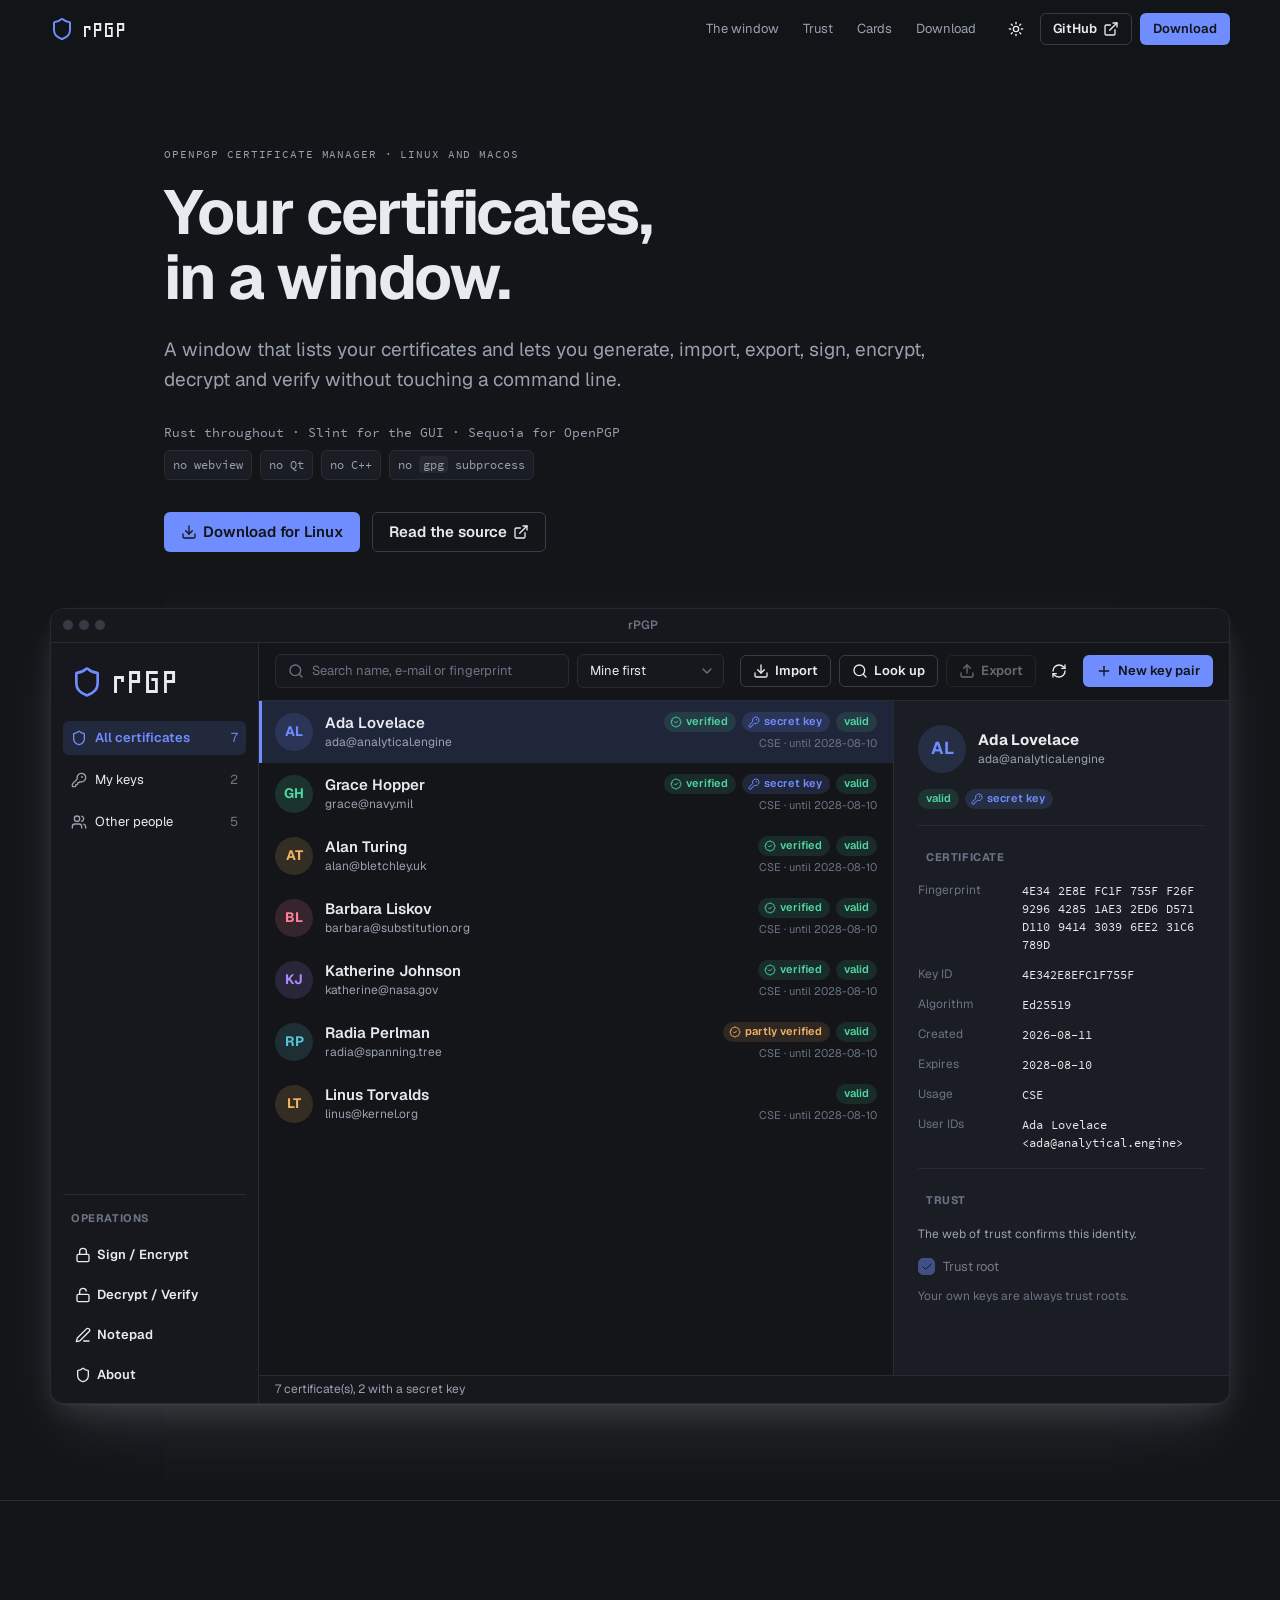
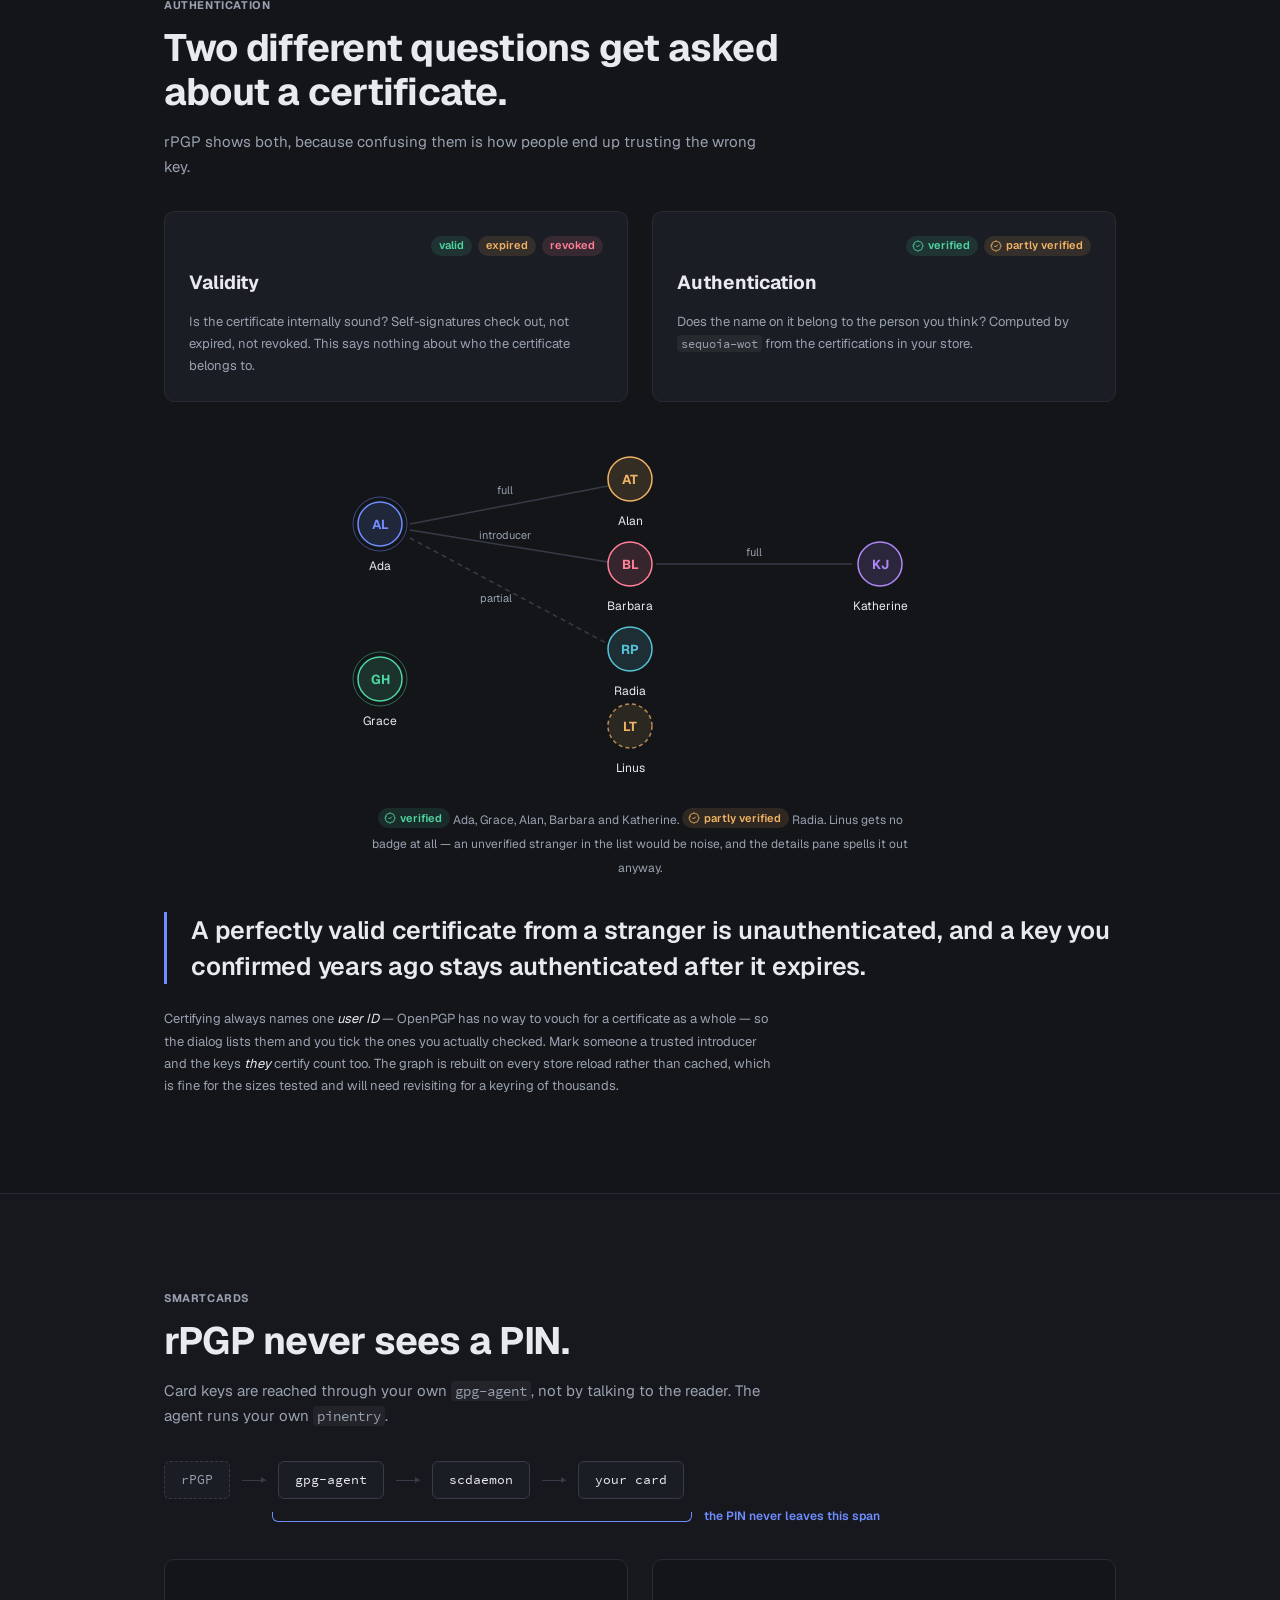
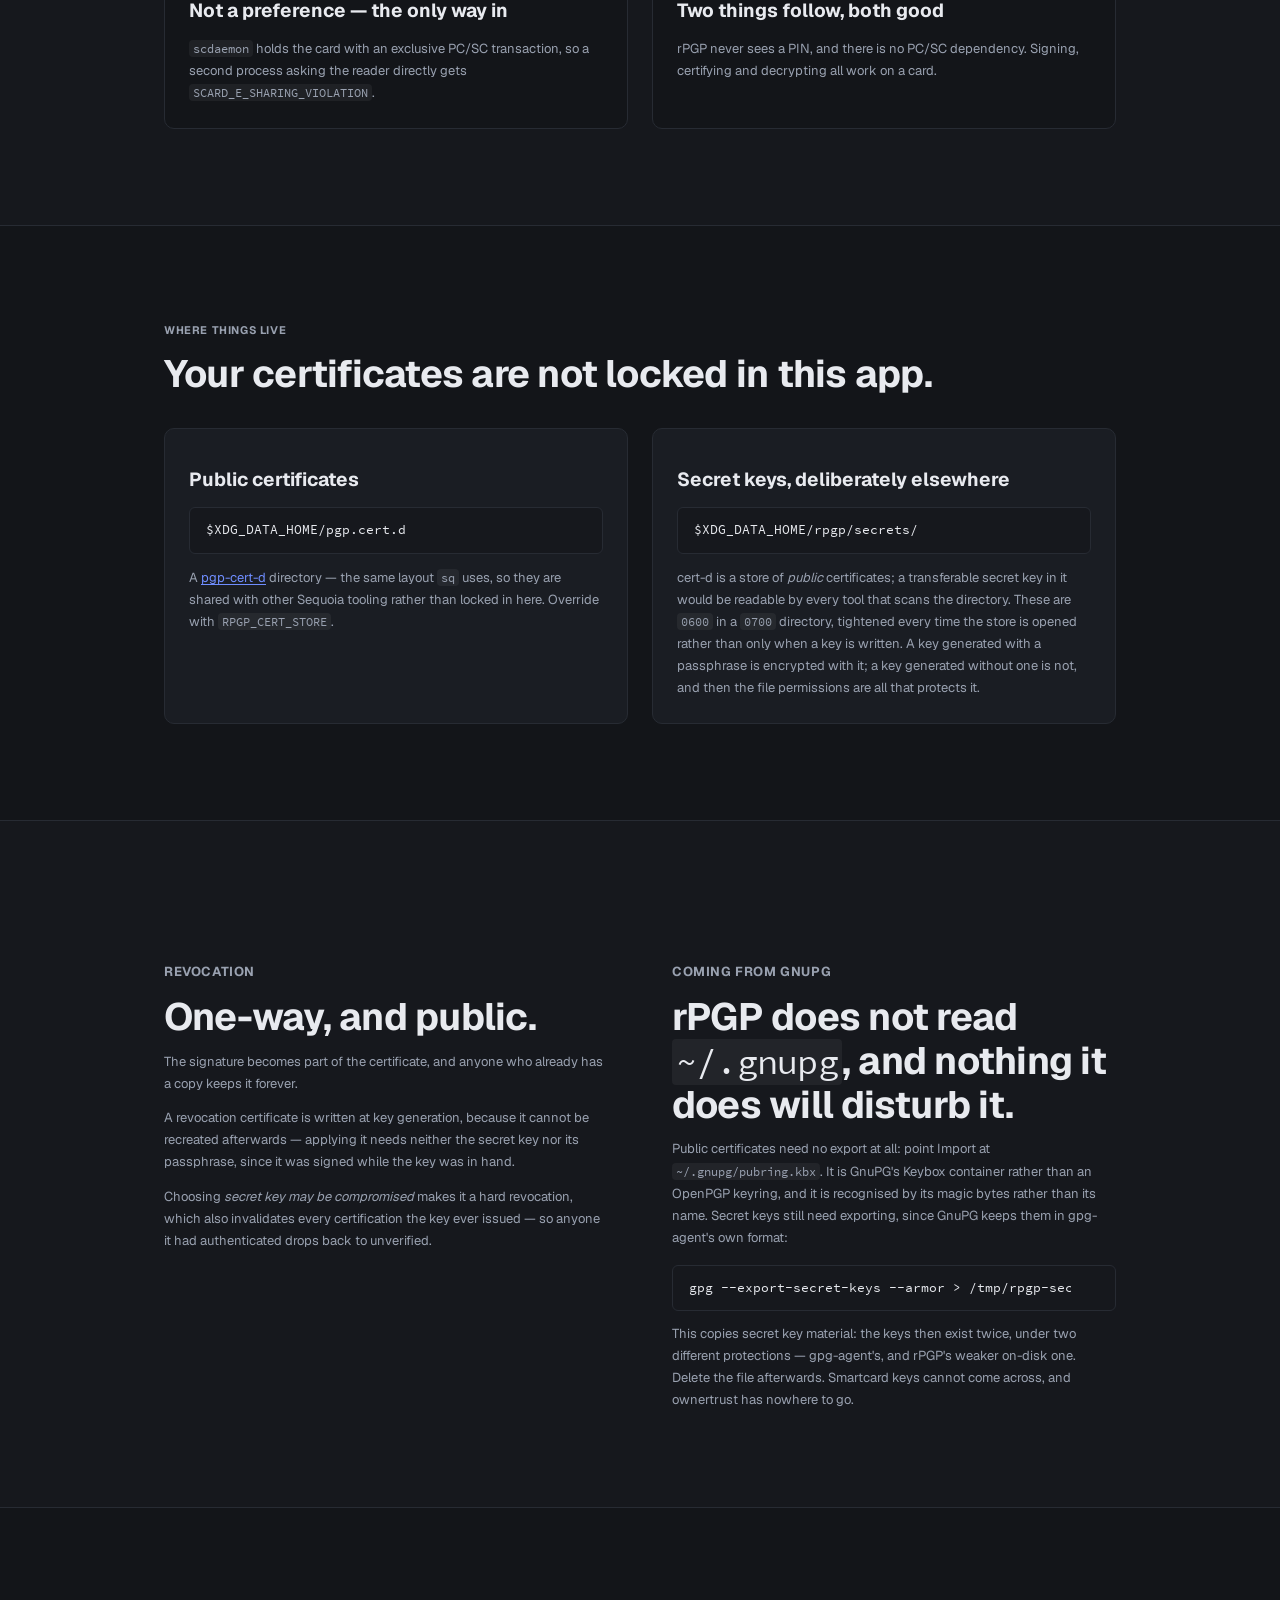
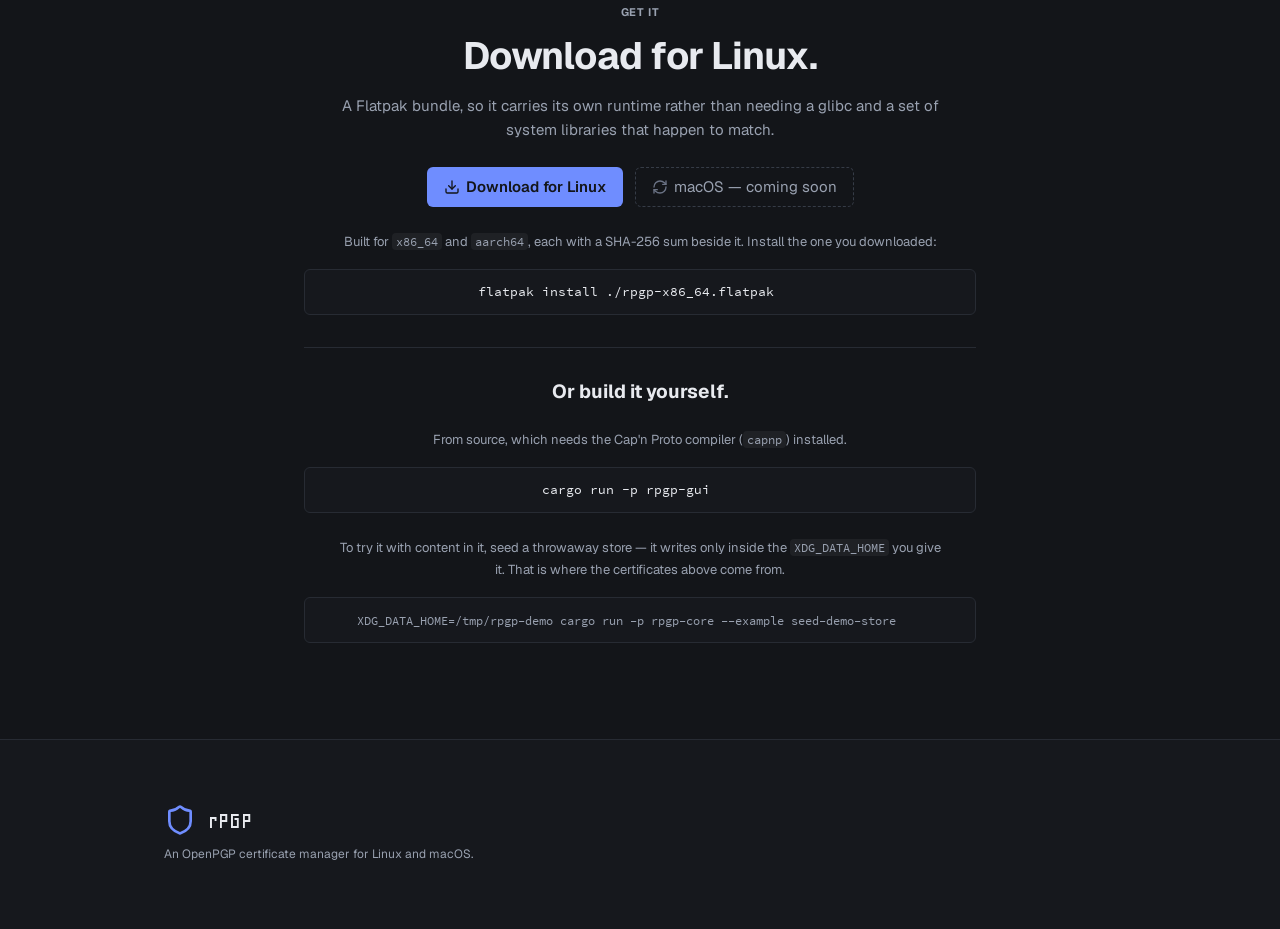
==== index.html @ 845a8248 "Fix the theme toggle leaving elements on the old palette A transition whose value comes from a custo" ====
<!doctype html>
<html lang="en">
<head>
<meta charset="utf-8">
<meta name="viewport" content="width=device-width, initial-scale=1">
<title>rPGP — an OpenPGP certificate manager for Linux and macOS</title>
<meta name="description" content="A window that lists your certificates and lets you generate, import, export, sign, encrypt, decrypt and verify without touching a command line. Rust throughout, Slint for the GUI, Sequoia for OpenPGP.">
<meta name="color-scheme" content="dark light">
<link rel="icon" href="assets/images/icon.svg" type="image/svg+xml">
<link rel="icon" href="favicon.png" sizes="32x32">
<link rel="apple-touch-icon" href="assets/images/apple-touch-icon.png">
<link rel="canonical" href="/">

<meta name="theme-color" content="#131519">

<meta property="og:type" content="website">
<meta property="og:site_name" content="rPGP">
<meta property="og:title" content="rPGP — an OpenPGP certificate manager">
<meta property="og:description" content="Generate, import, export, sign, encrypt, decrypt and verify without touching a command line. Rust throughout. No webview, no Qt, no C++, no gpg subprocess.">
<!-- Absolute on purpose: link scrapers fetch this without page context, so a
     relative path would resolve against nothing and the card would lose its
     image. The only two places the domain is written down. -->
<meta property="og:image" content="https://rpgp.app/assets/images/og.png">
<meta property="og:image:type" content="image/png">
<meta property="og:image:width" content="1200">
<meta property="og:image:height" content="630">
<meta property="og:image:alt" content="rPGP — your certificates, in a window. An OpenPGP certificate manager for Linux and macOS, shown as a window listing certificates with verified and partly verified badges.">

<meta name="twitter:card" content="summary_large_image">
<meta name="twitter:image" content="https://rpgp.app/assets/images/og.png">

<link rel="preload" href="assets/fonts/geist-regular.woff2" as="font" type="font/woff2" crossorigin>
<link rel="preload" href="assets/fonts/geo.woff2" as="font" type="font/woff2" crossorigin>
<link rel="stylesheet" href="assets/style.css">

<!-- Stamp a stored choice of light before the first paint, so someone who has
     chosen it does not get a flash of the dark default first. Only light is
     ever stamped: dark is what the stylesheet already does, so a `dark` class
     would be a class with no rule behind it. -->
<script>
(function () {
    try {
        if (localStorage.getItem("rpgp-theme") === "light") {
            document.documentElement.classList.add("light");
        }
    } catch (e) {
        /* No storage available. The stylesheet's dark default stands. */
    }
}());
</script>
</head>
<body>

<!-- Lucide icons, ISC licensed, vendored from the app's own ui/icons directory
     so the site and the app draw from one set. 24x24 grid, 2px round-cap
     stroke, currentColor throughout. -->
<svg class="sprite" aria-hidden="true" focusable="false" width="0" height="0">
  <defs>
    <symbol viewBox="0 0 24 24" id="i-shield"><path d="M20 13c0 5-3.5 7.5-7.66 8.95a1 1 0 0 1-.67-.01C7.5 20.5 4 18 4 13V6a1 1 0 0 1 1-1c2 0 4.5-1.2 6.24-2.72a1.17 1.17 0 0 1 1.52 0C14.51 3.81 17 5 19 5a1 1 0 0 1 1 1z"/></symbol>
    <symbol viewBox="0 0 24 24" id="i-key"><path d="M2.586 17.414A2 2 0 0 0 2 18.828V21a1 1 0 0 0 1 1h3a1 1 0 0 0 1-1v-1a1 1 0 0 1 1-1h1a1 1 0 0 0 1-1v-1a1 1 0 0 1 1-1h.172a2 2 0 0 0 1.414-.586l.814-.814a6.5 6.5 0 1 0-4-4z"/><circle cx="16.5" cy="7.5" r=".5" fill="currentColor"/></symbol>
    <symbol viewBox="0 0 24 24" id="i-users"><path d="M16 21v-2a4 4 0 0 0-4-4H6a4 4 0 0 0-4 4v2"/><path d="M16 3.128a4 4 0 0 1 0 7.744"/><path d="M22 21v-2a4 4 0 0 0-3-3.87"/><circle cx="9" cy="7" r="4"/></symbol>
    <symbol viewBox="0 0 24 24" id="i-lock"><rect width="18" height="11" x="3" y="11" rx="2" ry="2"/><path d="M7 11V7a5 5 0 0 1 10 0v4"/></symbol>
    <symbol viewBox="0 0 24 24" id="i-unlock"><rect width="18" height="11" x="3" y="11" rx="2" ry="2"/><path d="M7 11V7a5 5 0 0 1 9.9-1"/></symbol>
    <symbol viewBox="0 0 24 24" id="i-pen-line"><path d="M13 21h8"/><path d="M21.174 6.812a1 1 0 0 0-3.986-3.987L3.842 16.174a2 2 0 0 0-.5.83l-1.321 4.352a.5.5 0 0 0 .623.622l4.353-1.32a2 2 0 0 0 .83-.497z"/></symbol>
    <symbol viewBox="0 0 24 24" id="i-plus"><path d="M5 12h14"/><path d="M12 5v14"/></symbol>
    <symbol viewBox="0 0 24 24" id="i-search"><path d="m21 21-4.34-4.34"/><circle cx="11" cy="11" r="8"/></symbol>
    <symbol viewBox="0 0 24 24" id="i-arrow-in"><path d="M12 15V3"/><path d="M21 15v4a2 2 0 0 1-2 2H5a2 2 0 0 1-2-2v-4"/><path d="m7 10 5 5 5-5"/></symbol>
    <symbol viewBox="0 0 24 24" id="i-arrow-out"><path d="M12 3v12"/><path d="m17 8-5-5-5 5"/><path d="M21 15v4a2 2 0 0 1-2 2H5a2 2 0 0 1-2-2v-4"/></symbol>
    <symbol viewBox="0 0 24 24" id="i-refresh"><path d="M3 12a9 9 0 0 1 9-9 9.75 9.75 0 0 1 6.74 2.74L21 8"/><path d="M21 3v5h-5"/><path d="M21 12a9 9 0 0 1-9 9 9.75 9.75 0 0 1-6.74-2.74L3 16"/><path d="M8 16H3v5"/></symbol>
    <symbol viewBox="0 0 24 24" id="i-certify"><path d="M3.85 8.62a4 4 0 0 1 4.78-4.77 4 4 0 0 1 6.74 0 4 4 0 0 1 4.78 4.78 4 4 0 0 1 0 6.74 4 4 0 0 1-4.77 4.78 4 4 0 0 1-6.75 0 4 4 0 0 1-4.78-4.77 4 4 0 0 1 0-6.76Z"/><path d="m9 12 2 2 4-4"/></symbol>
    <symbol viewBox="0 0 24 24" id="i-revoke"><circle cx="12" cy="12" r="10"/><path d="M4.929 4.929 19.07 19.071"/></symbol>
    <symbol viewBox="0 0 24 24" id="i-introducer"><path d="m16 11 2 2 4-4"/><path d="M16 21v-2a4 4 0 0 0-4-4H6a4 4 0 0 0-4 4v2"/><circle cx="9" cy="7" r="4"/></symbol>
    <symbol viewBox="0 0 24 24" id="i-check"><path d="M20 6 9 17l-5-5"/></symbol>
    <symbol viewBox="0 0 24 24" id="i-cross"><path d="M18 6 6 18"/><path d="m6 6 12 12"/></symbol>
    <symbol viewBox="0 0 24 24" id="i-chevron-down"><path d="m6 9 6 6 6-6"/></symbol>
    <symbol viewBox="0 0 24 24" id="i-link"><path d="M15 3h6v6"/><path d="M10 14 21 3"/><path d="M18 13v6a2 2 0 0 1-2 2H5a2 2 0 0 1-2-2V8a2 2 0 0 1 2-2h6"/></symbol>
    <symbol viewBox="0 0 24 24" id="i-file"><path d="M6 22a2 2 0 0 1-2-2V4a2 2 0 0 1 2-2h8a2.4 2.4 0 0 1 1.704.706l3.588 3.588A2.4 2.4 0 0 1 20 8v12a2 2 0 0 1-2 2z"/><path d="M14 2v5a1 1 0 0 0 1 1h5"/><path d="M10 9H8"/><path d="M16 13H8"/><path d="M16 17H8"/></symbol>
  </defs>
</svg>

<a class="skip" href="#main">Skip to content</a>

<p class="visually-hidden" id="copy-status" role="status"></p>

<header class="site-head" id="siteHead">
  <div class="wrap head-inner">
    <a class="brand" href="/" aria-label="rPGP, home">
      <svg class="ico ico-24" aria-hidden="true"><use href="#i-shield"/></svg>
      <span class="brand-word">rPGP</span>
    </a>

    <nav class="head-nav" aria-label="Sections">
      <a href="#window">The window</a>
      <a href="#trust">Trust</a>
      <a href="#cards">Cards</a>
      <a href="#download">Download</a>
    </nav>

    <div class="head-actions">
      <button class="btn btn-ghost btn-icon" id="theme-toggle" type="button" hidden
              aria-pressed="false" aria-label="Switch to the dark theme">
        <svg class="ico ico-sun" aria-hidden="true" viewBox="0 0 24 24"><circle cx="12" cy="12" r="4"/><path d="M12 2v2"/><path d="M12 20v2"/><path d="m4.93 4.93 1.41 1.41"/><path d="m17.66 17.66 1.41 1.41"/><path d="M2 12h2"/><path d="M20 12h2"/><path d="m6.34 17.66-1.41 1.41"/><path d="m19.07 4.93-1.41 1.41"/></svg>
        <svg class="ico ico-moon" aria-hidden="true" viewBox="0 0 24 24"><path d="M12 3a6 6 0 0 0 9 9 9 9 0 1 1-9-9Z"/></svg>
      </button>
      <a class="btn" href="https://github.com/jzbz/rpgp">
        GitHub<svg class="ico" aria-hidden="true"><use href="#i-link"/></svg>
      </a>
      <a class="btn btn-primary" href="#download">Download</a>
    </div>
  </div>
</header>

<main id="main" tabindex="-1">

<!-- ------------------------------------------------------------- hero -->
<section class="hero" id="top">
  <div class="wrap">
    <p class="eyebrow">OpenPGP certificate manager · Linux and macOS</p>

    <h1 class="hero-h1">Your certificates,<br>in a window.</h1>

    <p class="hero-deck">
      A window that lists your certificates and lets you generate, import,
      export, sign, encrypt, decrypt and verify without touching a command
      line.
    </p>

    <p class="hero-stack">
      Rust throughout · Slint for the GUI · Sequoia for OpenPGP<br>
      <span class="negations">
        <span>no webview</span><span>no Qt</span><span>no C++</span><span>no <code>gpg</code> subprocess</span>
      </span>
    </p>

    <div class="hero-actions">
      <a class="btn btn-primary btn-lg" href="#download">
        <svg class="ico" aria-hidden="true"><use href="#i-arrow-in"/></svg>Download for Linux
      </a>
      <a class="btn btn-lg" href="https://github.com/jzbz/rpgp">
        Read the source<svg class="ico" aria-hidden="true"><use href="#i-link"/></svg>
      </a>
    </div>
  </div>
</section>

<!-- ----------------------------------------------------------- window -->
<section class="window-section" id="window">
  <div class="wrap-wide">
    <h2 class="visually-hidden">The window</h2>
    <figure class="stage">
      <div class="win" id="win">
        <div class="win-bar">
          <span class="dot"></span><span class="dot"></span><span class="dot"></span>
          <span class="win-title">rPGP</span>
        </div>

        <div class="win-body">
          <div class="rail">
            <div class="rail-brand">
              <svg class="ico ico-32" aria-hidden="true"><use href="#i-shield"/></svg>
              <span class="wordmark">rPGP</span>
            </div>

            <span class="rail-item is-active">
              <svg class="ico" aria-hidden="true"><use href="#i-shield"/></svg>
              <span>All certificates</span><b class="count">7</b>
            </span>
            <span class="rail-item">
              <svg class="ico" aria-hidden="true"><use href="#i-key"/></svg>
              <span>My keys</span><b class="count">2</b>
            </span>
            <span class="rail-item">
              <svg class="ico" aria-hidden="true"><use href="#i-users"/></svg>
              <span>Other people</span><b class="count">5</b>
            </span>

            <div class="rail-spacer"></div>
            <div class="divider"></div>
            <p class="section-label">OPERATIONS</p>

            <span class="rail-op"><svg class="ico" aria-hidden="true"><use href="#i-lock"/></svg>Sign / Encrypt</span>
            <span class="rail-op"><svg class="ico" aria-hidden="true"><use href="#i-unlock"/></svg>Decrypt / Verify</span>
            <span class="rail-op"><svg class="ico" aria-hidden="true"><use href="#i-pen-line"/></svg>Notepad</span>
            <span class="rail-op"><svg class="ico" aria-hidden="true"><use href="#i-shield"/></svg>About</span>
          </div>

          <div class="content">
            <div class="toolbar">
              <span class="field">
                <svg class="ico" aria-hidden="true"><use href="#i-search"/></svg>
                <span class="placeholder">Search name, e-mail or fingerprint</span>
              </span>
              <span class="select">Mine first<svg class="ico" aria-hidden="true"><use href="#i-chevron-down"/></svg></span>
              <span class="tb-spacer"></span>
              <span class="btn"><svg class="ico" aria-hidden="true"><use href="#i-arrow-in"/></svg>Import</span>
              <span class="btn"><svg class="ico" aria-hidden="true"><use href="#i-search"/></svg>Look up</span>
              <span class="btn is-disabled"><svg class="ico" aria-hidden="true"><use href="#i-arrow-out"/></svg>Export</span>
              <span class="btn btn-ghost btn-icon"><svg class="ico" aria-hidden="true"><use href="#i-refresh"/></svg></span>
              <span class="btn btn-primary"><svg class="ico" aria-hidden="true"><use href="#i-plus"/></svg>New key pair</span>
            </div>

            <div class="panes">
              <ul class="cert-list" id="certList" role="listbox" aria-label="Certificates (illustration)">
              <li class="cert-row" role="option" data-index="0" aria-selected="true" tabindex="0">
                <span class="monogram" aria-hidden="true" style="--tint: var(--mono-0)">AL</span>
                <span class="cert-id">
                  <span class="cert-name">Ada Lovelace</span>
                  <span class="cert-mail">ada@analytical.engine</span>
                </span>
                <span class="cert-meta">
                  <span class="pills"><span class="pill pill-ok"><svg class="ico" aria-hidden="true"><use href="#i-certify"/></svg>verified</span><span class="pill pill-accent"><svg class="ico" aria-hidden="true"><use href="#i-key"/></svg>secret key</span><span class="pill pill-ok">valid</span></span>
                  <span class="cert-caps">CSE · until 2028-08-10</span>
                </span>
              </li>
              <li class="cert-row" role="option" data-index="1" aria-selected="false" tabindex="-1">
                <span class="monogram" aria-hidden="true" style="--tint: var(--mono-1)">GH</span>
                <span class="cert-id">
                  <span class="cert-name">Grace Hopper</span>
                  <span class="cert-mail">grace@navy.mil</span>
                </span>
                <span class="cert-meta">
                  <span class="pills"><span class="pill pill-ok"><svg class="ico" aria-hidden="true"><use href="#i-certify"/></svg>verified</span><span class="pill pill-accent"><svg class="ico" aria-hidden="true"><use href="#i-key"/></svg>secret key</span><span class="pill pill-ok">valid</span></span>
                  <span class="cert-caps">CSE · until 2028-08-10</span>
                </span>
              </li>
              <li class="cert-row" role="option" data-index="2" aria-selected="false" tabindex="-1">
                <span class="monogram" aria-hidden="true" style="--tint: var(--mono-2)">AT</span>
                <span class="cert-id">
                  <span class="cert-name">Alan Turing</span>
                  <span class="cert-mail">alan@bletchley.uk</span>
                </span>
                <span class="cert-meta">
                  <span class="pills"><span class="pill pill-ok"><svg class="ico" aria-hidden="true"><use href="#i-certify"/></svg>verified</span><span class="pill pill-ok">valid</span></span>
                  <span class="cert-caps">CSE · until 2028-08-10</span>
                </span>
              </li>
              <li class="cert-row" role="option" data-index="3" aria-selected="false" tabindex="-1">
                <span class="monogram" aria-hidden="true" style="--tint: var(--mono-3)">BL</span>
                <span class="cert-id">
                  <span class="cert-name">Barbara Liskov</span>
                  <span class="cert-mail">barbara@substitution.org</span>
                </span>
                <span class="cert-meta">
                  <span class="pills"><span class="pill pill-ok"><svg class="ico" aria-hidden="true"><use href="#i-certify"/></svg>verified</span><span class="pill pill-ok">valid</span></span>
                  <span class="cert-caps">CSE · until 2028-08-10</span>
                </span>
              </li>
              <li class="cert-row" role="option" data-index="4" aria-selected="false" tabindex="-1">
                <span class="monogram" aria-hidden="true" style="--tint: var(--mono-4)">KJ</span>
                <span class="cert-id">
                  <span class="cert-name">Katherine Johnson</span>
                  <span class="cert-mail">katherine@nasa.gov</span>
                </span>
                <span class="cert-meta">
                  <span class="pills"><span class="pill pill-ok"><svg class="ico" aria-hidden="true"><use href="#i-certify"/></svg>verified</span><span class="pill pill-ok">valid</span></span>
                  <span class="cert-caps">CSE · until 2028-08-10</span>
                </span>
              </li>
              <li class="cert-row" role="option" data-index="5" aria-selected="false" tabindex="-1">
                <span class="monogram" aria-hidden="true" style="--tint: var(--mono-5)">RP</span>
                <span class="cert-id">
                  <span class="cert-name">Radia Perlman</span>
                  <span class="cert-mail">radia@spanning.tree</span>
                </span>
                <span class="cert-meta">
                  <span class="pills"><span class="pill pill-warn"><svg class="ico" aria-hidden="true"><use href="#i-certify"/></svg>partly verified</span><span class="pill pill-ok">valid</span></span>
                  <span class="cert-caps">CSE · until 2028-08-10</span>
                </span>
              </li>
              <li class="cert-row" role="option" data-index="6" aria-selected="false" tabindex="-1">
                <span class="monogram" aria-hidden="true" style="--tint: var(--mono-2)">LT</span>
                <span class="cert-id">
                  <span class="cert-name">Linus Torvalds</span>
                  <span class="cert-mail">linus@kernel.org</span>
                </span>
                <span class="cert-meta">
                  <span class="pills"><span class="pill pill-ok">valid</span></span>
                  <span class="cert-caps">CSE · until 2028-08-10</span>
                </span>
                <span class="visually-hidden">not authenticated</span>
              </li>
            </ul>
              <div class="details" id="details">
                  <div class="details-head">
                    <span class="monogram monogram-lg" aria-hidden="true" style="--tint: var(--mono-0)">AL</span>
                    <span class="details-id">
                      <span class="details-name">Ada Lovelace</span>
                      <span class="details-mail">ada@analytical.engine</span>
                    </span>
                  </div>
                  <div class="pills">
                    <span class="pill pill-ok">valid</span>
                    <span class="pill pill-accent"><svg class="ico" aria-hidden="true"><use href="#i-key"/></svg>secret key</span>
                  </div>
                  <div class="divider"></div>
                  <p class="section-label">CERTIFICATE</p>
                  <dl>
                    <div class="field-row"><dt>Fingerprint</dt><dd class="mono">4E34 2E8E FC1F 755F F26F 9296 4285 1AE3 2ED6 D571 D110 9414 3039 6EE2 31C6 789D</dd></div>
                    <div class="field-row"><dt>Key ID</dt><dd class="mono">4E342E8EFC1F755F</dd></div>
                    <div class="field-row"><dt>Algorithm</dt><dd class="mono">Ed25519</dd></div>
                    <div class="field-row"><dt>Created</dt><dd class="mono">2026-08-11</dd></div>
                    <div class="field-row"><dt>Expires</dt><dd class="mono">2028-08-10</dd></div>
                    <div class="field-row"><dt>Usage</dt><dd class="mono">CSE</dd></div>
                    <div class="field-row"><dt>User IDs</dt><dd class="mono">Ada Lovelace &lt;ada@analytical.engine&gt;</dd></div>
                  </dl>
                  <div class="divider"></div>
                  <p class="section-label">TRUST</p>
                  <p class="trust-line">The web of trust confirms this identity.</p>
                  <span class="check is-checked is-disabled">
                    <span class="box"><svg class="ico" aria-hidden="true"><use href="#i-check"/></svg></span>Trust root</span>
                  <p class="trust-note">Your own keys are always trust roots.</p>
              </div>
            </div>

            <div class="status-bar">7 certificate(s), 2 with a secret key</div>
          </div>
        </div>
      </div>

    </figure>
  </div>
</section>

<!-- ------------------------------------------------------------ trust -->
<section class="band" id="trust">
  <div class="wrap">
    <p class="section-label">AUTHENTICATION</p>
    <h2>Two different questions get asked<br>about a certificate.</h2>
    <p class="deck">
      rPGP shows both, because confusing them is how people end up trusting the
      wrong key.
    </p>

    <div class="two-up">
      <article class="card">
        <div class="pills"><span class="pill pill-ok">valid</span><span class="pill pill-warn">expired</span><span class="pill pill-danger">revoked</span></div>
        <h3>Validity</h3>
        <p>
          Is the certificate internally sound? Self-signatures check out, not
          expired, not revoked. This says nothing about who the
          certificate belongs to.
        </p>
      </article>

      <article class="card">
        <div class="pills">
          <span class="pill pill-ok"><svg class="ico" aria-hidden="true"><use href="#i-certify"/></svg>verified</span>
          <span class="pill pill-warn"><svg class="ico" aria-hidden="true"><use href="#i-certify"/></svg>partly verified</span>
        </div>
        <h3>Authentication</h3>
        <p>
          Does the name on it belong to the person you think? Computed by
          <code>sequoia-wot</code> from the certifications in your store.
        </p>
      </article>
    </div>

    <!-- The demo store's actual trust graph. Same people as the window above,
         and the same monogram tints, because they are the same certificates. -->
    <figure class="graph-figure">
      <svg class="graph" viewBox="0 0 680 350" role="img"
           aria-labelledby="graph-title graph-desc">
        <title id="graph-title">The demo store's web of trust</title>
        <desc id="graph-desc">
          Ada and Grace hold their own secret keys, so they are trust roots.
          Ada has certified Alan in full, and certified Barbara as a trusted
          introducer; Barbara has in turn certified Katherine, who is therefore
          authenticated one hop out. Ada certified Radia only partially, so
          Radia is partly verified. Nobody has vouched for Linus, so his
          certificate is valid but unauthenticated.
        </desc>

        <g class="edges">
          <path d="M110 90 L 308 52"/>
          <path d="M110 96 L 308 128"/>
          <path d="M110 104 L 308 210" class="edge-partial"/>
          <path d="M356 130 L 552 130"/>
        </g>

        <g class="edge-labels">
          <text x="205" y="60">full</text>
          <text x="205" y="105">introducer</text>
          <text x="196" y="168">partial</text>
          <text x="454" y="122">full</text>
        </g>

        <g class="gnodes">
          <g class="gnode is-root" style="--tint: var(--mono-0)" transform="translate(80 90)">
            <circle class="ring" r="27"/><circle r="22"/>
            <text class="initials" y="5">AL</text>
            <text class="label" y="46">Ada</text>
          </g>
          <g class="gnode is-root" style="--tint: var(--mono-1)" transform="translate(80 245)">
            <circle class="ring" r="27"/><circle r="22"/>
            <text class="initials" y="5">GH</text>
            <text class="label" y="46">Grace</text>
          </g>

          <g class="gnode" style="--tint: var(--mono-2)" transform="translate(330 45)">
            <circle r="22"/><text class="initials" y="5">AT</text>
            <text class="label" y="46">Alan</text>
          </g>
          <g class="gnode" style="--tint: var(--mono-3)" transform="translate(330 130)">
            <circle r="22"/><text class="initials" y="5">BL</text>
            <text class="label" y="46">Barbara</text>
          </g>
          <g class="gnode" style="--tint: var(--mono-5)" transform="translate(330 215)">
            <circle r="22"/><text class="initials" y="5">RP</text>
            <text class="label" y="46">Radia</text>
          </g>
          <g class="gnode is-orphan" style="--tint: var(--mono-2)" transform="translate(330 292)">
            <circle r="22"/><text class="initials" y="5">LT</text>
            <text class="label" y="46">Linus</text>
          </g>

          <g class="gnode" style="--tint: var(--mono-4)" transform="translate(580 130)">
            <circle r="22"/><text class="initials" y="5">KJ</text>
            <text class="label" y="46">Katherine</text>
          </g>
        </g>
      </svg>

      <figcaption>
        <span class="pill pill-ok"><svg class="ico" aria-hidden="true"><use href="#i-certify"/></svg>verified</span>
        Ada, Grace, Alan, Barbara and Katherine.
        <span class="pill pill-warn"><svg class="ico" aria-hidden="true"><use href="#i-certify"/></svg>partly verified</span>
        Radia. Linus gets no badge at all — an unverified stranger in the list
        would be noise, and the details pane spells it out anyway.
      </figcaption>
    </figure>

    <p class="pullquote">
      A perfectly valid certificate from a stranger is unauthenticated, and a
      key you confirmed years ago stays authenticated after it expires.
    </p>

    <p class="note">
      Certifying always names one <em>user ID</em> — OpenPGP has no way to vouch
      for a certificate as a whole — so the dialog lists them and you tick the
      ones you actually checked. Mark someone a trusted introducer and the keys
      <em>they</em> certify count too. The graph is rebuilt on every store reload
      rather than cached, which is fine for the sizes tested and will need
      revisiting for a keyring of thousands.
    </p>
  </div>
</section>

<!-- ------------------------------------------------------------ cards -->
<section class="band band-sunken" id="cards">
  <div class="wrap">
    <p class="section-label">SMARTCARDS</p>
    <h2>rPGP never sees a PIN.</h2>
    <p class="deck">
      Card keys are reached through your own <code>gpg-agent</code>, not by
      talking to the reader. The agent runs your own <code>pinentry</code>.
    </p>

    <!-- The architecture argued spatially: the PIN's span visibly stops short
         of rPGP. -->
    <div class="flow" role="img"
         aria-label="rPGP asks gpg-agent, which drives scdaemon and your pinentry to reach the card. The PIN travels only between pinentry, the agent and the card — never through rPGP.">
      <div class="flow-nodes">
        <span class="node node-out">rPGP</span>
        <span class="arrow" aria-hidden="true"></span>
        <span class="node">gpg-agent</span>
        <span class="arrow" aria-hidden="true"></span>
        <span class="node">scdaemon</span>
        <span class="arrow" aria-hidden="true"></span>
        <span class="node">your card</span>
      </div>
      <div class="flow-bracket" aria-hidden="true">
        <span class="bracket-span"></span>
        <span class="bracket-label">the PIN never leaves this span</span>
      </div>
    </div>

    <div class="two-up">
      <article class="card">
        <h3>Not a preference — the only way in</h3>
        <p>
          <code>scdaemon</code> holds the card with an exclusive PC/SC
          transaction, so a second process asking the reader directly gets
          <code>SCARD_E_SHARING_VIOLATION</code>.
        </p>
      </article>
      <article class="card">
        <h3>Two things follow, both good</h3>
        <p>
          rPGP never sees a PIN, and there is no PC/SC dependency. Signing,
          certifying and decrypting all work on a card.
        </p>
      </article>
    </div>
  </div>
</section>

<!-- ------------------------------------------------------------ store -->
<section class="band" id="store">
  <div class="wrap">
    <p class="section-label">WHERE THINGS LIVE</p>
    <h2>Your certificates are not locked in this app.</h2>

    <div class="two-up">
      <article class="card">
        <h3>Public certificates</h3>
        <pre class="path">$XDG_DATA_HOME/pgp.cert.d</pre>
        <p>
          A <a href="https://www.ietf.org/archive/id/draft-nwjw-openpgp-cert-d-02.html">pgp-cert-d</a>
          directory — the same layout <code>sq</code> uses, so they are shared
          with other Sequoia tooling rather than locked in here.
          <span class="dim">Override with <code>RPGP_CERT_STORE</code>.</span>
        </p>
      </article>

      <article class="card">
        <h3>Secret keys, deliberately elsewhere</h3>
        <pre class="path">$XDG_DATA_HOME/rpgp/secrets/</pre>
        <p>
          cert-d is a store of <em>public</em> certificates; a transferable
          secret key in it would be readable by every tool that scans the
          directory. These are <code>0600</code> in a <code>0700</code>
          directory, tightened every time the store is opened rather than only
          when a key is written. A key generated with a passphrase is encrypted
          with it; a key generated without one is not, and then the file
          permissions are all that protects it.
        </p>
      </article>
    </div>
  </div>
</section>

<!-- --------------------------------------------------- revoke + gnupg -->
<section class="band band-sunken" id="migrate">
  <div class="wrap">
    <div class="two-up two-up-uneven">
      <article>
        <p class="section-label">REVOCATION</p>
        <h2 class="h2-ish">One-way, and public.</h2>
        <p>
          The signature becomes part of the certificate, and anyone who already
          has a copy keeps it forever.
        </p>
        <p>
          A revocation certificate is written at key generation, because it
          cannot be recreated afterwards — applying it needs neither the secret
          key nor its passphrase, since it was signed while the key was in hand.
        </p>
        <p class="dim">
          Choosing <em>secret key may be compromised</em> makes it a hard
          revocation, which also invalidates every certification the key ever
          issued — so anyone it had authenticated drops back to unverified.
        </p>
      </article>

      <article>
        <p class="section-label">COMING FROM GNUPG</p>
        <h2 class="h2-ish">rPGP does not read <code>~/.gnupg</code>, and nothing it does will disturb it.</h2>
        <p>
          Public certificates need no export at all: point Import at
          <code>~/.gnupg/pubring.kbx</code>. It is GnuPG's Keybox container
          rather than an OpenPGP keyring, and it is recognised by its magic
          bytes rather than its name. Secret keys still need exporting, since
          GnuPG keeps them in gpg-agent's own format:
        </p>
        <div class="cmd cmd-block" data-copy="gpg --export-secret-keys --armor > /tmp/rpgp-secret.asc">
          <code>gpg --export-secret-keys --armor &gt; /tmp/rpgp-secret.asc</code>
          <button class="copy" type="button" aria-label="Copy the export command">
            <svg class="ico" aria-hidden="true"><use href="#i-file"/></svg>
          </button>
        </div>
        <p class="dim">
          This copies secret key material: the keys then exist twice, under two
          different protections — gpg-agent's, and rPGP's weaker on-disk one.
          Delete the file afterwards. Smartcard keys
          cannot come across, and ownertrust has nowhere to go.
        </p>
      </article>
    </div>
  </div>
</section>

<!-- ------------------------------------------------------------ build -->
<section class="band" id="download">
  <div class="wrap wrap-narrow center">
    <p class="section-label">GET IT</p>
    <h2>Download for Linux.</h2>
    <p class="deck">
      A Flatpak bundle, so it carries its own runtime rather than needing a
      glibc and a set of system libraries that happen to match.
    </p>

    <div class="downloads">
      <a class="btn btn-primary btn-lg" href="https://github.com/jzbz/rpgp/releases/latest">
        <svg class="ico" aria-hidden="true"><use href="#i-arrow-in"/></svg>Download for Linux
      </a>
      <span class="platform-soon">
        <svg class="ico" aria-hidden="true"><use href="#i-refresh"/></svg>macOS — coming soon
      </span>
    </div>

    <p class="note">
      Built for <code>x86_64</code> and <code>aarch64</code>, each with a
      SHA-256 sum beside it. Install the one you downloaded:
    </p>

    <div class="cmd cmd-block" data-copy="flatpak install ./rpgp-x86_64.flatpak">
      <code>flatpak install ./rpgp-x86_64.flatpak</code>
      <button class="copy" type="button" aria-label="Copy the install command">
        <svg class="ico" aria-hidden="true"><use href="#i-file"/></svg>
      </button>
    </div>

    <div class="divider divider-spaced"></div>

    <h3 class="h2-ish">Or build it yourself.</h3>
    <p class="note">
      From source, which needs the Cap'n Proto compiler (<code>capnp</code>)
      installed.
    </p>

    <div class="cmd cmd-block" data-copy="cargo run -p rpgp-gui">
      <code>cargo run -p rpgp-gui</code>
      <button class="copy" type="button" aria-label="Copy the build command">
        <svg class="ico" aria-hidden="true"><use href="#i-file"/></svg>
      </button>
    </div>

    <p class="note">
      To try it with content in it, seed a throwaway store — it writes only
      inside the <code>XDG_DATA_HOME</code> you give it. That is where the
      certificates above come from.
    </p>

    <div class="cmd cmd-block cmd-dim" data-copy="XDG_DATA_HOME=/tmp/rpgp-demo cargo run -p rpgp-core --example seed-demo-store">
      <code>XDG_DATA_HOME=/tmp/rpgp-demo cargo run -p rpgp-core --example seed-demo-store</code>
      <button class="copy" type="button" aria-label="Copy the demo store command">
        <svg class="ico" aria-hidden="true"><use href="#i-file"/></svg>
      </button>
    </div>
  </div>
</section>

</main>

<footer class="colophon">
  <div class="wrap colophon-inner">
    <div class="colophon-brand">
      <svg class="ico ico-32" aria-hidden="true"><use href="#i-shield"/></svg>
      <span class="wordmark">rPGP</span>
      <p>An OpenPGP certificate manager for Linux and macOS.</p>
    </div>
  </div>
</footer>

<script src="assets/main.js"></script>
</body>
</html>
---- assets/style.css ----
/* rpgp.app
 *
 * The tokens below are transcribed from the app's own design system, in
 * crates/rpgp-gui/ui/theme.slint. Site and app are meant to read as one
 * product, so when a value changes there it should change here.
 */

/* ---------------------------------------------------------------- fonts */

/* Geist — the interface font, bundled the way the app bundles it. Without it
   the page falls back to whatever the platform resolves, which is not the same
   face twice; app-window.slint gives the same reasoning for shipping it.
   Three weights, matching what the UI actually asks for. SIL Open Font
   License 1.1; see fonts/OFL.txt. */
@font-face {
    font-family: "Geist";
    src: url("fonts/geist-regular.woff2") format("woff2");
    font-weight: 400;
    font-display: swap;
}
@font-face {
    font-family: "Geist";
    src: url("fonts/geist-semibold.woff2") format("woff2");
    /* Theme.w-medium is 550, which both Slint and CSS font-matching resolve
       upward to this face. Shipping a Medium changed nothing, so there is
       none — the app's own font LICENSE records the same finding. */
    font-weight: 600;
    font-display: swap;
}
@font-face {
    font-family: "Geist";
    src: url("fonts/geist-bold.woff2") format("woff2");
    font-weight: 700;
    font-display: swap;
}

/* Geo — the wordmark only. Same file the app embeds, converted back to the
   WOFF2 it started life as. SIL Open Font License 1.1; see fonts/OFL.txt. */
@font-face {
    font-family: "Geo";
    src: url("fonts/geo.woff2") format("woff2");
    /* Geo ships one weight. Asking for 700 makes the browser smear a fake
       bold over a display face, so the wordmark is set at 400 and
       font-synthesis is off wherever these two faces are used. */
    font-weight: 400;
    font-display: swap;
}

/* Source Code Pro — fingerprints, key IDs and other machine values, in a face
   chosen for telling 0 from O and 1 from l. */
@font-face {
    font-family: "Source Code Pro";
    src: url("fonts/source-code-pro.woff2") format("woff2");
    /* Likewise one weight. */
    font-weight: 400;
    font-display: swap;
}

/* ---------------------------------------------------------------- tokens */

/* Dark is the default for everyone, whatever the system asks for. The theme
   control opts out into `.light`, and that choice is remembered — so this is
   a starting point, not something imposed on a visitor who says otherwise. */
:root {
    --bg: #131519;
    --surface: #1a1d23;
    --surface-sunken: #16181d;
    --hover: #ffffff0d;
    --pressed: #ffffff1a;
    --selected: #6f8dff24;
    --border: #272b33;
    --border-strong: #363c47;
    --scrim: #000000b8;

    --text: #e8eaef;
    --text-dim: #99a1b0;
    --text-faint: #6b7385;

    --accent: #6f8dff;
    --accent-hover: #86a0ff;
    /* theme.slint has accent-ink: #ffffff in both themes. On the web that is
       3.03:1 against the dark accent, which fails AA on the primary buttons,
       so the dark theme inks them with the page background instead: 6.03:1,
       and 7.39:1 on hover. The one place this file knowingly parts company
       with the app. The light theme below keeps #ffffff, which passes. */
    --accent-ink: #131519;
    --accent-soft: #6f8dff26;

    --ok: #4ed6a1;
    --ok-soft: #4ed6a11f;
    --warn: #f0b264;
    --warn-soft: #f0b2641f;
    --danger: #ff8098;
    --danger-soft: #ff80981f;

    --mono-0: #6f8dff;
    --mono-1: #4ed6a1;
    --mono-2: #f0b264;
    --mono-3: #ff8098;
    --mono-4: #b088f9;
    --mono-5: #56c2d6;

    /* Spacing scale. Everything in the app is a multiple of 4. */
    --s1: 4px;
    --s2: 8px;
    --s3: 12px;
    --s4: 16px;
    --s5: 24px;
    --s6: 32px;

    --r-sm: 6px;
    --r-md: 10px;
    --r-lg: 14px;

    /* Type scale. The app's, extended upward for the page's own headings —
       the app has no need of anything above 25px but a web page does. */
    --t-xs: 11px;
    --t-sm: 12px;
    --t-md: 13px;
    --t-lg: 15px;
    --t-xl: 19px;
    --t-2xl: 25px;
    --t-wordmark: 38px;

    --w-regular: 400;
    --w-medium: 550;
    --w-bold: 700;

    --fast: 120ms;

    /* app-window.slint sets default-font-family: "Geist"; so does the page.
       The rest of the stack is only a fallback for a failed font load. */
    --ui: "Geist", system-ui, -apple-system, "Segoe UI", Roboto,
        "Helvetica Neue", Arial, sans-serif;
    --mono: "Source Code Pro", ui-monospace, SFMono-Regular, Menlo,
        Consolas, monospace;
}

/* Chosen from the theme control only. */
:root.light {
    /* Surfaces, back to front. */
    --bg: #f5f6f9;
    --surface: #ffffff;
    --surface-sunken: #eef0f4;
    --hover: #0000000a;
    --pressed: #00000014;
    --selected: #3457dc14;
    --border: #e4e7ee;
    --border-strong: #ccd2de;
    --scrim: #1b1f2799;

    /* Ink. */
    --text: #161a21;
    --text-dim: #5c6470;
    --text-faint: #8b93a0;

    /* Accent. */
    --accent: #3457dc;
    --accent-hover: #2a48c0;
    --accent-ink: #ffffff;
    --accent-soft: #3457dc14;

    /* Status. Each has a soft companion for pill backgrounds. */
    --ok: #0f7a58;
    --ok-soft: #0f7a5814;
    --warn: #9a5c08;
    --warn-soft: #9a5c0814;
    --danger: #c22a46;
    --danger-soft: #c22a4614;

    /* Monogram tints, indexed by a hash of the fingerprint so a certificate
       keeps the same colour between sessions. */
    --mono-0: #3457dc;
    --mono-1: #0f7a58;
    --mono-2: #9a5c08;
    --mono-3: #c22a46;
    --mono-4: #7c4dd0;
    --mono-5: #0d6d80;
}

/* Held for one frame while the theme is switched.
 *
 * A transition whose value comes from a custom property does not re-run when
 * that property changes: the element keeps the colour it settled on. The
 * header, the nav links, the copy buttons and the selected certificate row all
 * stayed on the dark palette after a switch to light, and stayed there — a
 * reload was the only way out. Switching with transitions off is also the
 * better behaviour on its own: a theme change is one decision, not the page
 * crossing over a piece at a time. */
:root.theming *,
:root.theming *::before,
:root.theming *::after {
    transition: none !important;
}


/* ---------------------------------------------------------------- base */

*, *::before, *::after { box-sizing: border-box; }

/* Components below set `display`, which would otherwise win over the
   attribute and leave `hidden` elements on screen. */
[hidden] { display: none !important; }

html {
    -webkit-text-size-adjust: 100%;
    scroll-behavior: smooth;
    /* The header is sticky and 58px tall; without this an in-page jump
       lands with the heading underneath it. */
    scroll-padding-top: 76px;
}

@media (prefers-reduced-motion: reduce) {
    html { scroll-behavior: auto; }
    *, *::before, *::after {
        animation-duration: 0.01ms !important;
        animation-iteration-count: 1 !important;
        transition-duration: 0.01ms !important;
    }
}

body {
    margin: 0;
    background: var(--bg);
    color: var(--text);
    font-family: var(--ui);
    font-size: 16px;
    line-height: 1.6;
    -webkit-font-smoothing: antialiased;
    text-rendering: optimizeLegibility;
}

h1, h2, h3, p, ul, ol, figure, blockquote { margin: 0; }
ul, ol { padding: 0; list-style: none; }

a { color: var(--accent); text-decoration-thickness: 1px; text-underline-offset: 2px; }
a:hover { color: var(--accent-hover); }

:focus-visible {
    outline: 2px solid var(--accent);
    outline-offset: 2px;
    border-radius: var(--r-sm);
}

code, kbd, samp, pre { font-family: var(--mono); font-synthesis: none; }

.sprite { position: absolute; width: 0; height: 0; overflow: hidden; }

.ico {
    width: 16px; height: 16px;
    flex: none;
    fill: none;
    stroke: currentColor;
    stroke-width: 2;
    stroke-linecap: round;
    stroke-linejoin: round;
}
.ico-32 { width: 32px; height: 32px; }

.visually-hidden {
    position: absolute; width: 1px; height: 1px;
    padding: 0; margin: -1px; overflow: hidden;
    clip-path: inset(50%); white-space: nowrap; border: 0;
}

/* ------------------------------------------------------- the app window
 *
 * Rebuilt from the app's own geometry: a 208px rail, a 58px toolbar, 62px
 * list rows, a 336px details pane, a 3px accent spine on the selected row.
 */

.win {
    background: var(--bg);
    border: 1px solid var(--border);
    border-radius: var(--r-lg);
    overflow: hidden;
    box-shadow:
        0 1px 2px color-mix(in srgb, var(--text) 6%, transparent),
        0 12px 32px -8px color-mix(in srgb, var(--text) 14%, transparent),
        0 32px 64px -16px color-mix(in srgb, var(--text) 12%, transparent);
    font-size: var(--t-md);
    line-height: 1.4;
}

/* The only platform character the app keeps is the window frame, so the page
   draws a neutral one rather than imitating either desktop. */
.win-bar {
    display: flex;
    align-items: center;
    gap: 6px;
    height: 34px;
    padding: 0 var(--s3);
    background: var(--surface-sunken);
    border-bottom: 1px solid var(--border);
}
.win-bar .dot {
    width: 10px; height: 10px;
    border-radius: 50%;
    background: var(--border-strong);
}
.win-title {
    margin-left: auto; margin-right: auto;
    padding-right: 42px;
    font-size: var(--t-sm);
    font-weight: var(--w-medium);
    color: var(--text-faint);
}

.win-body {
    display: flex;
    /* app-window.slint: preferred-height: 760px. Fixed, so the window is the
       same size whichever certificate is selected — the rail's spacer and the
       two scroll panes absorb the difference, exactly as they do in the app. */
    height: 760px;
}

/* rail */
.rail {
    width: 208px;
    flex: none;
    display: flex;
    flex-direction: column;
    gap: var(--s2);
    padding: var(--s3);
    background: var(--surface-sunken);
    border-right: 1px solid var(--border);
}

.rail-brand {
    display: flex;
    align-items: center;
    gap: var(--s2);
    padding: var(--s2) 0 var(--s3) var(--s2);
    color: var(--accent);
}
.wordmark {
    font-family: "Geo", var(--ui);
    font-size: var(--t-wordmark);
    font-weight: 400;
    font-synthesis: none;
    line-height: 1;
    color: var(--text);
}

.rail-item {
    display: flex;
    align-items: center;
    gap: var(--s2);
    width: 100%;
    height: 34px;
    padding: 0 var(--s2);
    border: 0;
    border-radius: var(--r-sm);
    background: transparent;
    color: var(--text);
    font: inherit;
    font-size: var(--t-md);
    text-align: left;
    transition: background var(--fast), color var(--fast);
}
.rail-item .ico { color: var(--text-dim); }
.rail-item.is-active {
    background: var(--selected);
    color: var(--accent);
    font-weight: var(--w-medium);
}
.rail-item.is-active .ico { color: var(--accent); }
.rail-item .count { margin-left: auto; font-weight: var(--w-regular); color: var(--text-faint); }
.rail-item.is-active .count { color: var(--accent); }

.rail-spacer { flex: 1 1 auto; min-height: var(--s4); }
.divider { height: 1px; background: var(--border); }

.section-label {
    padding: var(--s2) var(--s2) var(--s1);
    color: var(--text-dim);
    font-size: var(--t-xs);
    font-weight: var(--w-bold);
    letter-spacing: 0.6px;
}

.win .section-label { color: var(--text-faint); }

.rail-op {
    display: flex;
    align-items: center;
    gap: 6px;
    height: 32px;
    padding: 0 var(--s3);
    border-radius: var(--r-sm);
    color: var(--text);
    font-size: var(--t-md);
    font-weight: var(--w-medium);
}

/* toolbar */
.content { flex: 1 1 auto; min-width: 0; display: flex; flex-direction: column; }

.toolbar {
    display: flex;
    align-items: center;
    gap: var(--s2);
    height: 58px;
    flex: none;
    padding: 0 var(--s4);
    border-bottom: 1px solid var(--border);
    background: var(--bg);
}
.tb-spacer { flex: 1 1 auto; }

.field {
    display: flex;
    align-items: center;
    gap: var(--s2);
    width: 300px;
    min-width: 0;
    height: 34px;
    padding: 0 var(--s3);
    border: 1px solid var(--border);
    border-radius: var(--r-sm);
    background: var(--surface-sunken);
    color: var(--text-faint);
    font-size: var(--t-md);
}
.field .placeholder { overflow: hidden; text-overflow: ellipsis; white-space: nowrap; }

.select {
    display: flex;
    align-items: center;
    gap: var(--s2);
    width: 150px;
    height: 34px;
    padding: 0 var(--s2) 0 var(--s3);
    border: 1px solid var(--border);
    border-radius: var(--r-sm);
    background: var(--surface-sunken);
    color: var(--text);
    font-size: var(--t-md);
}
.select .ico { margin-left: auto; color: var(--text-faint); }

.btn {
    display: inline-flex;
    align-items: center;
    gap: 6px;
    height: 32px;
    padding: 0 var(--s3);
    border: 1px solid var(--border-strong);
    border-radius: var(--r-sm);
    background: transparent;
    color: var(--text);
    font-size: var(--t-md);
    font-weight: var(--w-medium);
    white-space: nowrap;
}
.btn-primary {
    background: var(--accent);
    border-color: transparent;
    color: var(--accent-ink);
}
.btn-ghost { border-color: transparent; }
.btn-icon { padding: 0; width: 32px; justify-content: center; }
.btn.is-disabled { opacity: 0.4; }

/* list + details */
.panes { display: flex; flex: 1 1 auto; min-height: 0; }
.cert-list, .details { min-height: 0; }

.cert-list {
    flex: 1 1 auto;
    min-width: 0;
    overflow-y: auto;
    background: var(--bg);
}

.cert-row {
    position: relative;
    display: flex;
    align-items: center;
    gap: var(--s3);
    width: 100%;
    height: 62px;
    padding: 0 var(--s4);
    border: 0;
    background: transparent;
    color: inherit;
    font: inherit;
    text-align: left;
    cursor: pointer;
    transition: background var(--fast);
}
.cert-row:hover { background: var(--hover); }
/* Drawn inside the row: the list is a scroll container and would clip an
   outset ring. */
.cert-row:focus-visible { outline-offset: -2px; }
.cert-row[aria-selected="true"] { background: var(--selected); }
.cert-row[aria-selected="true"]::before {
    content: "";
    position: absolute;
    inset: 0 auto 0 0;
    width: 3px;
    background: var(--accent);
}

.monogram {
    display: grid;
    place-items: center;
    width: 38px; height: 38px;
    flex: none;
    border-radius: 50%;
    background: color-mix(in srgb, var(--tint) 15%, transparent);
    color: var(--tint);
    font-size: 13.7px;
    font-weight: var(--w-bold);
    line-height: 1;
}
.monogram-lg { width: 48px; height: 48px; font-size: 17.3px; }

.cert-id {
    flex: 1 1 auto;
    min-width: 0;
    display: flex;
    flex-direction: column;
    justify-content: center;
    /* The app's VerticalLayout { alignment: center; spacing: 2px; } */
    gap: 2px;
    line-height: 1.25;
}
.cert-name {
    font-size: var(--t-lg);
    font-weight: var(--w-medium);
    color: var(--text);
    overflow: hidden; text-overflow: ellipsis; white-space: nowrap;
}
.cert-mail {
    font-size: var(--t-sm);
    color: var(--text-dim);
    overflow: hidden; text-overflow: ellipsis; white-space: nowrap;
}

.cert-meta { flex: none; display: flex; flex-direction: column; align-items: flex-end; gap: var(--s1); }
.pills { display: flex; gap: 6px; flex-wrap: wrap; justify-content: flex-end; }
.cert-caps { font-size: var(--t-xs); color: var(--text-faint); }

.pill {
    display: inline-flex;
    align-items: center;
    gap: var(--s1);
    height: 20px;
    padding: 0 var(--s2);
    border-radius: 10px;
    background: var(--hover);
    color: var(--text-dim);
    font-size: var(--t-xs);
    font-weight: var(--w-medium);
    white-space: nowrap;
}
.pill .ico { width: 12px; height: 12px; }
.pill:has(.ico) { padding-left: 6px; }
.pill-ok { background: var(--ok-soft); color: var(--ok); }
.pill-warn { background: var(--warn-soft); color: var(--warn); }
.pill-danger { background: var(--danger-soft); color: var(--danger); }
.pill-accent { background: var(--accent-soft); color: var(--accent); }

/* The app's status bar: main.rs builds this string as
   "{total} certificate(s), {mine} with a secret key". */
.status-bar {
    flex: none;
    padding: 0 var(--s4);
    height: 28px;
    display: flex;
    align-items: center;
    background: var(--surface-sunken);
    border-top: 1px solid var(--border);
    font-size: var(--t-sm);
    color: var(--text-dim);
}

.details {
    width: 336px;
    flex: none;
    padding: var(--s5);
    background: var(--surface);
    border-left: 1px solid var(--border);
    overflow-y: auto;
}
.details-head { display: flex; align-items: center; gap: var(--s3); }
.details-id {
    display: flex;
    flex-direction: column;
    justify-content: center;
    gap: 2px;
    min-width: 0;
    line-height: 1.25;
}
.details-name { font-size: var(--t-lg); font-weight: var(--w-bold); }
.details-mail { font-size: var(--t-sm); color: var(--text-dim); word-break: break-all; }
.details .pills { justify-content: flex-start; margin-top: var(--s4); }
.details .divider { margin: var(--s4) 0; }

.details dl { display: flex; flex-direction: column; gap: var(--s3); }
.field-row { display: flex; gap: var(--s3); align-items: flex-start; font-size: var(--t-sm); }
.field-row dt { flex: none; width: 92px; color: var(--text-faint); }
.field-row dd { margin: 0; flex: 1 1 auto; min-width: 0; color: var(--text); }
.field-row dd.mono {
    font-family: var(--mono);
    font-size: var(--t-sm);
    line-height: 1.5;
    word-spacing: 1px;
    word-break: break-word;
}

.trust-line {
    margin-top: var(--s3);
    font-size: var(--t-sm);
    line-height: 1.5;
    color: var(--text-dim);
}
.trust-note {
    margin-top: var(--s2);
    font-size: var(--t-sm);
    line-height: 1.5;
    color: var(--text-faint);
}

/* The app's Check: a 17px box at 5px radius, filled with the accent when on. */
.check {
    display: flex;
    align-items: center;
    gap: var(--s2);
    height: 24px;
    margin-top: var(--s3);
    font-size: var(--t-md);
    color: var(--text);
}
.check .box {
    display: grid;
    place-items: center;
    width: 17px; height: 17px;
    flex: none;
    border: 1px solid var(--border-strong);
    border-radius: 5px;
    background: var(--surface-sunken);
    color: transparent;
}
.check .box .ico { width: 12px; height: 12px; }
.check.is-checked .box {
    background: var(--accent);
    border-color: var(--accent);
    color: var(--accent-ink);
}
.check.is-disabled { opacity: 0.45; }

/* The window is a fixed-geometry thing — it is a desktop app. Rather than
   invent a phone layout it never has, drop the panes that need the width:
   the details pane first, then the rail, exactly the order in which they
   stop being legible. */
@media (max-width: 1080px) {
    .details { display: none; }
    .win-body { height: auto; }
}
@media (max-width: 760px) {
    .rail { display: none; }
    .toolbar { padding: 0 var(--s3); }
    .field { width: auto; flex: 1 1 auto; }
    .select, .toolbar .btn:not(.btn-primary) { display: none; }
}
@media (max-width: 420px) {
    .cert-row { padding: 0 var(--s3); gap: var(--s2); }
    .cert-meta .cert-caps { display: none; }
}

/* ----------------------------------------------------------- the page */

.skip {
    position: absolute;
    left: var(--s4); top: -100px;
    z-index: 20;
    padding: var(--s2) var(--s3);
    background: var(--accent);
    color: var(--accent-ink);
    border-radius: var(--r-sm);
    font-size: var(--t-md);
    font-weight: var(--w-medium);
    text-decoration: none;
    transition: top var(--fast);
}
.skip:focus { top: var(--s4); color: var(--accent-ink); }

.wrap {
    width: 100%;
    max-width: 1000px;
    margin: 0 auto;
    padding: 0 var(--s5);
}
/* 1180px + gutters: the window's own preferred-width from app-window.slint. */
.wrap-wide { width: 100%; max-width: 1228px; margin: 0 auto; padding: 0 var(--s5); }
.wrap-narrow { max-width: 720px; }
.center { text-align: center; }

/* header */
.site-head {
    position: sticky;
    top: 0;
    z-index: 10;
    height: 58px;
    background: var(--bg);
    background: color-mix(in srgb, var(--bg) 86%, transparent);
    backdrop-filter: saturate(160%) blur(12px);
    border-bottom: 1px solid transparent;
    transition: border-color var(--fast), background var(--fast);
}
.site-head.is-stuck { border-bottom-color: var(--border); }

.head-inner {
    display: flex;
    align-items: center;
    gap: var(--s5);
    height: 58px;
    /* Same as .wrap-wide, so the wordmark lines up with the window below. */
    max-width: 1228px;
}

.brand {
    display: flex;
    align-items: center;
    gap: var(--s2);
    color: var(--accent);
    text-decoration: none;
    flex: none;
}
.ico-24 { width: 24px; height: 24px; }
.brand-word {
    font-family: "Geo", var(--ui);
    font-size: var(--t-2xl);
    font-weight: 400;
    font-synthesis: none;
    line-height: 1;
    color: var(--text);
}

.head-nav { display: flex; gap: var(--s5); margin-left: auto; }
.head-nav a {
    color: var(--text-dim);
    font-size: var(--t-md);
    text-decoration: none;
    transition: color var(--fast);
}
.head-nav a:hover { color: var(--text); }

.head-actions { display: flex; align-items: center; gap: var(--s2); flex: none; }
.head-actions .btn { text-decoration: none; }

#theme-toggle { cursor: pointer; }
.ico-moon { display: none; }
:root.light .ico-sun { display: none; }
:root.light .ico-moon { display: block; }

/* hero */
.hero { padding: 88px 0 var(--s6); }

.eyebrow {
    font-family: var(--mono);
    font-size: var(--t-xs);
    font-weight: 400;
    font-synthesis: none;
    letter-spacing: 0.08em;
    text-transform: uppercase;
    color: var(--text-dim);
}

.hero-h1 {
    margin-top: var(--s4);
    font-size: clamp(38px, 6.4vw, 62px);
    font-weight: var(--w-bold);
    line-height: 1.06;
    letter-spacing: -0.025em;
}

.hero-deck {
    margin-top: var(--s5);
    max-width: 60ch;
    font-size: clamp(16px, 1.6vw, 19px);
    line-height: 1.6;
    color: var(--text-dim);
}

.hero-stack {
    margin-top: var(--s5);
    font-family: var(--mono);
    font-synthesis: none;
    font-size: var(--t-md);
    line-height: 2;
    color: var(--text-dim);
}
.negations { display: inline-flex; flex-wrap: wrap; gap: var(--s2); margin-top: var(--s1); }
.negations span {
    padding: 2px var(--s2);
    border: 1px solid var(--border);
    border-radius: var(--r-sm);
    background: var(--surface);
    color: var(--text-dim);
    font-size: var(--t-sm);
}
.negations code { font-size: inherit; }


.hero-actions {
    display: flex;
    align-items: center;
    flex-wrap: wrap;
    gap: var(--s3);
    margin-top: var(--s6);
}
.center-actions { justify-content: center; }

.btn-lg { height: 40px; padding: 0 var(--s4); font-size: var(--t-lg); text-decoration: none; }
a.btn { text-decoration: none; }
a.btn:hover { background: var(--hover); }
a.btn-primary:hover { background: var(--accent-hover); color: var(--accent-ink); }

/* copyable command, borrowing the app's FieldRow affordance */
.cmd {
    display: inline-flex;
    align-items: center;
    gap: var(--s2);
    height: 40px;
    padding: 0 var(--s2) 0 var(--s4);
    background: var(--surface-sunken);
    border: 1px solid var(--border);
    border-radius: var(--r-sm);
    max-width: 100%;
}
.cmd code {
    font-size: var(--t-md);
    color: var(--text);
    overflow-x: auto;
    white-space: nowrap;
    scrollbar-width: none;
}
.cmd code::-webkit-scrollbar { display: none; }
.cmd .copy {
    display: grid;
    place-items: center;
    width: 28px; height: 28px;
    flex: none;
    padding: 0;
    border: 0;
    border-radius: var(--r-sm);
    background: transparent;
    color: var(--text-dim);
    cursor: pointer;
    opacity: 0;
    transition: opacity var(--fast), background var(--fast), color var(--fast);
}
.cmd:hover .copy, .cmd .copy:focus-visible { opacity: 1; }
@media (hover: none) {
    .cmd .copy { opacity: 1; }
}
.cmd .copy:hover { background: var(--hover); color: var(--text); }
.cmd.is-copied .copy { opacity: 1; color: var(--ok); }

.cmd-block { display: flex; width: 100%; height: auto; min-height: 44px; padding: var(--s2) var(--s2) var(--s2) var(--s4); margin-top: var(--s4); }
.cmd-block code { flex: 1 1 auto; min-width: 0; }
.cmd-hero { margin-top: var(--s5); }
.cmd-hero code { font-size: var(--t-lg); }
.cmd-dim code { font-size: var(--t-sm); color: var(--text-dim); }

/* the window on its stage */
.window-section { padding: var(--s5) 0 96px; }
.stage { margin: 0; }
.stage figcaption {
    max-width: 68ch;
    margin: var(--s5) auto 0;
    font-size: var(--t-sm);
    line-height: 1.6;
    color: var(--text-dim);
    text-align: center;
}
.stage figcaption code { font-size: var(--t-xs); }

/* bands */
.band { padding: 96px 0; border-top: 1px solid var(--border); }
.band-sunken { background: var(--surface-sunken); }

.band h2 {
    margin-top: var(--s3);
    font-size: clamp(25px, 3.4vw, 38px);
    font-weight: var(--w-bold);
    line-height: 1.15;
    letter-spacing: -0.02em;
}
.h2-ish { margin-top: var(--s3); font-size: var(--t-xl); font-weight: var(--w-bold); line-height: 1.3; }
.band .section-label { padding: 0; }

.deck {
    margin-top: var(--s4);
    max-width: 62ch;
    font-size: var(--t-lg);
    line-height: 1.65;
    color: var(--text-dim);
}
.center .deck { margin-left: auto; margin-right: auto; }

.note em { font-style: italic; color: var(--text); }

.note {
    margin-top: var(--s5);
    max-width: 68ch;
    font-size: var(--t-md);
    line-height: 1.7;
    color: var(--text-dim);
}
.center .note { margin-left: auto; margin-right: auto; }
.dim { color: var(--text-dim); }

.two-up > * { min-width: 0; }

.two-up {
    display: grid;
    grid-template-columns: 1fr 1fr;
    gap: var(--s5);
    margin-top: var(--s6);
}
.two-up-uneven { gap: 64px; align-items: start; }

.card {
    padding: var(--s5);
    background: var(--surface);
    border: 1px solid var(--border);
    border-radius: var(--r-md);
}
.band-sunken .card { background: var(--bg); }
.card h3 { margin-top: var(--s3); font-size: var(--t-xl); font-weight: var(--w-bold); }
.card p, .two-up p { margin-top: var(--s3); font-size: var(--t-md); line-height: 1.7; color: var(--text-dim); }
.two-up .section-label { padding: 0; }

.pullquote {
    margin-top: var(--s6);
    padding-left: var(--s5);
    border-left: 3px solid var(--accent);
    font-size: clamp(19px, 2.2vw, 25px);
    font-weight: var(--w-medium);
    line-height: 1.45;
    letter-spacing: -0.01em;
}

/* the smartcard flow */
.flow { margin-top: var(--s6); }
.flow-nodes { display: flex; align-items: center; flex-wrap: wrap; gap: var(--s3); }
.node {
    padding: var(--s2) var(--s4);
    background: var(--bg);
    border: 1px solid var(--border-strong);
    border-radius: var(--r-sm);
    font-family: var(--mono);
    font-size: var(--t-md);
    color: var(--text);
    white-space: nowrap;
}
.band-sunken .node { background: var(--surface); }
.node-out { border-style: dashed; color: var(--text-dim); }
.arrow { width: 24px; height: 1px; background: var(--border-strong); flex: none; position: relative; }
.arrow::after {
    content: "";
    position: absolute; right: 0; top: -3px;
    border-left: 5px solid var(--border-strong);
    border-top: 3.5px solid transparent;
    border-bottom: 3.5px solid transparent;
}

/* The bracket starts after rPGP and its arrow, so the span it covers is
   visibly the agent onwards. That gap is the whole argument. */
.flow-bracket { display: flex; align-items: center; gap: var(--s3); margin-top: var(--s2); padding-left: 108px; }
.bracket-span {
    flex: 1 1 auto;
    height: 10px;
    border: 1px solid var(--accent);
    border-top: 0;
    border-radius: 0 0 var(--r-sm) var(--r-sm);
    max-width: 420px;
}
.bracket-label { font-size: var(--t-sm); color: var(--accent); font-weight: var(--w-medium); }

/* paths and code */
.path {
    margin-top: var(--s3);
    padding: var(--s3) var(--s4);
    background: var(--surface-sunken);
    border: 1px solid var(--border);
    border-radius: var(--r-sm);
    font-size: var(--t-md);
    color: var(--text);
    overflow-x: auto;
}
.band-sunken .path { background: var(--surface); }

code {
    padding: 1px 4px;
    background: var(--hover);
    border-radius: 4px;
    font-size: 0.92em;
}
.path code, .cmd code, pre code { padding: 0; background: none; }



/* colophon */
.colophon { padding: 64px 0; background: var(--surface-sunken); border-top: 1px solid var(--border); }
.colophon-inner { display: flex; align-items: center; }
.colophon p { margin-top: var(--s2); font-size: var(--t-sm); line-height: 1.7; color: var(--text-dim); }
.colophon .section-label { padding: 0; }
.colophon-brand { color: var(--accent); }
.colophon-brand .wordmark { font-size: var(--t-2xl); vertical-align: middle; margin-left: var(--s2); }
.colophon-brand .ico-32 { vertical-align: middle; }

/* ------------------------------------------------------------ narrow */

@media (max-width: 900px) {
    .head-inner { gap: var(--s4); }
    .head-nav { gap: var(--s4); }
    .hero { padding-top: 56px; }
    .band { padding: 64px 0; }
    .window-section { padding-bottom: 64px; }
    .two-up { grid-template-columns: 1fr; gap: var(--s4); }
    .two-up-uneven { gap: var(--s6); }
    .colophon-inner { gap: var(--s4); }
    .flow-bracket { display: none; }
}

@media (max-width: 560px) {
    /* Below this there is no room for it beside the wordmark and the two
       controls; the sections are still reachable by scrolling. */
    .head-nav { display: none; }
    .wrap, .wrap-wide { padding: 0 var(--s4); }
    .hero-actions { gap: var(--s2); }
    .hero-actions .btn-lg, .hero-actions .cmd { width: 100%; justify-content: center; }
    .flow-nodes { flex-direction: column; align-items: flex-start; gap: var(--s2); }
    .flow-nodes .arrow { width: 1px; height: 24px; transform: none; margin-left: var(--s5); }
    .flow-nodes .arrow::after {
        right: auto; top: auto; left: -3px; bottom: 0;
        border-left: 3.5px solid transparent;
        border-right: 3.5px solid transparent;
        border-top: 5px solid var(--border-strong);
        border-bottom: 0;
    }
}

/* ---------------------------------------------- the demo trust graph
 *
 * The same seven certificates as the window, in the same monogram tints,
 * because they are the same certificates. Solid edge = a full certification,
 * dashed = partial, double ring = a trust root (its secret key is in the
 * store), dashed outline = nobody has vouched for them.
 */
/* Scaling the whole SVG down to phone width would take the 11px edge labels
   to about 6px. Below its natural size the diagram scrolls sideways instead,
   inside its own container, so the page itself never scrolls horizontally. */
.graph-figure {
    margin: var(--s6) 0 0;
    overflow-x: auto;
    overscroll-behavior-x: contain;
}

.graph {
    display: block;
    width: 100%;
    min-width: 560px;
    max-width: 680px;
    height: auto;
    margin: 0 auto;
    overflow: visible;
}

.graph .edges path {
    fill: none;
    stroke: var(--border-strong);
    stroke-width: 1.5;
}
.graph .edge-partial { stroke-dasharray: 5 4; }

.graph .edge-labels text {
    fill: var(--text-dim);
    font-family: var(--ui);
    font-size: 11px;
    text-anchor: middle;
}

.graph .gnode circle {
    fill: color-mix(in srgb, var(--tint) 15%, var(--bg));
    stroke: var(--tint);
    stroke-width: 1.5;
}
.graph .gnode .ring {
    fill: none;
    stroke: var(--tint);
    stroke-width: 1;
    opacity: 0.45;
}
.graph .is-orphan circle { stroke-dasharray: 4 3; opacity: 0.75; }

.graph .initials {
    fill: var(--tint);
    font-family: var(--ui);
    font-size: 13px;
    font-weight: var(--w-bold);
    text-anchor: middle;
}
.graph .label {
    fill: var(--text);
    font-family: var(--ui);
    font-size: 12px;
    text-anchor: middle;
}

.graph-figure figcaption {
    max-width: 68ch;
    margin: var(--s5) auto 0;
    font-size: var(--t-sm);
    line-height: 2;
    color: var(--text-dim);
    text-align: center;
}

/* ------------------------------------------------------------- print */

@media print {
    /* Printing is monochrome and paginated: force the light palette, drop the
       chrome, and let the window and the graph fall where they may. */
    :root, :root.light {
        --bg: #ffffff;
        --surface: #ffffff;
        --surface-sunken: #ffffff;
        --text: #000000;
        --text-dim: #333333;
        --text-faint: #555555;
        --border: #bbbbbb;
        --border-strong: #888888;
        --accent: #00008b;
        --accent-ink: #ffffff;
        --hover: transparent;
    }

    .site-head, .skip, #theme-toggle { display: none; }
    .win { box-shadow: none; }
    .band { padding: 24px 0; border-top: 1px solid var(--border); }
    .hero { padding-top: 0; }
    .graph-figure { overflow: visible; }

    /* Break pages between sections rather than through them. */
    section { break-inside: avoid-page; }
    h1, h2, h3 { break-after: avoid-page; }

    /* A printed link that only says "GitHub" is useless. */
    main a[href^="http"]::after {
        content: " (" attr(href) ")";
        font-size: 0.85em;
        color: var(--text-dim);
        word-break: break-all;
    }
}

/* ---------------------------------------------------------- downloads */

.downloads {
    display: flex;
    align-items: center;
    justify-content: center;
    flex-wrap: wrap;
    gap: var(--s3);
    margin-top: var(--s5);
}

/* Not a button: there is nothing to click yet, so it should not look like
   there is. */
.platform-soon {
    display: inline-flex;
    align-items: center;
    gap: 6px;
    height: 40px;
    padding: 0 var(--s4);
    border: 1px dashed var(--border-strong);
    border-radius: var(--r-sm);
    color: var(--text-dim);
    font-size: var(--t-lg);
    white-space: nowrap;
}
.platform-soon .ico { color: var(--text-faint); }

.divider-spaced { margin: var(--s6) 0; }
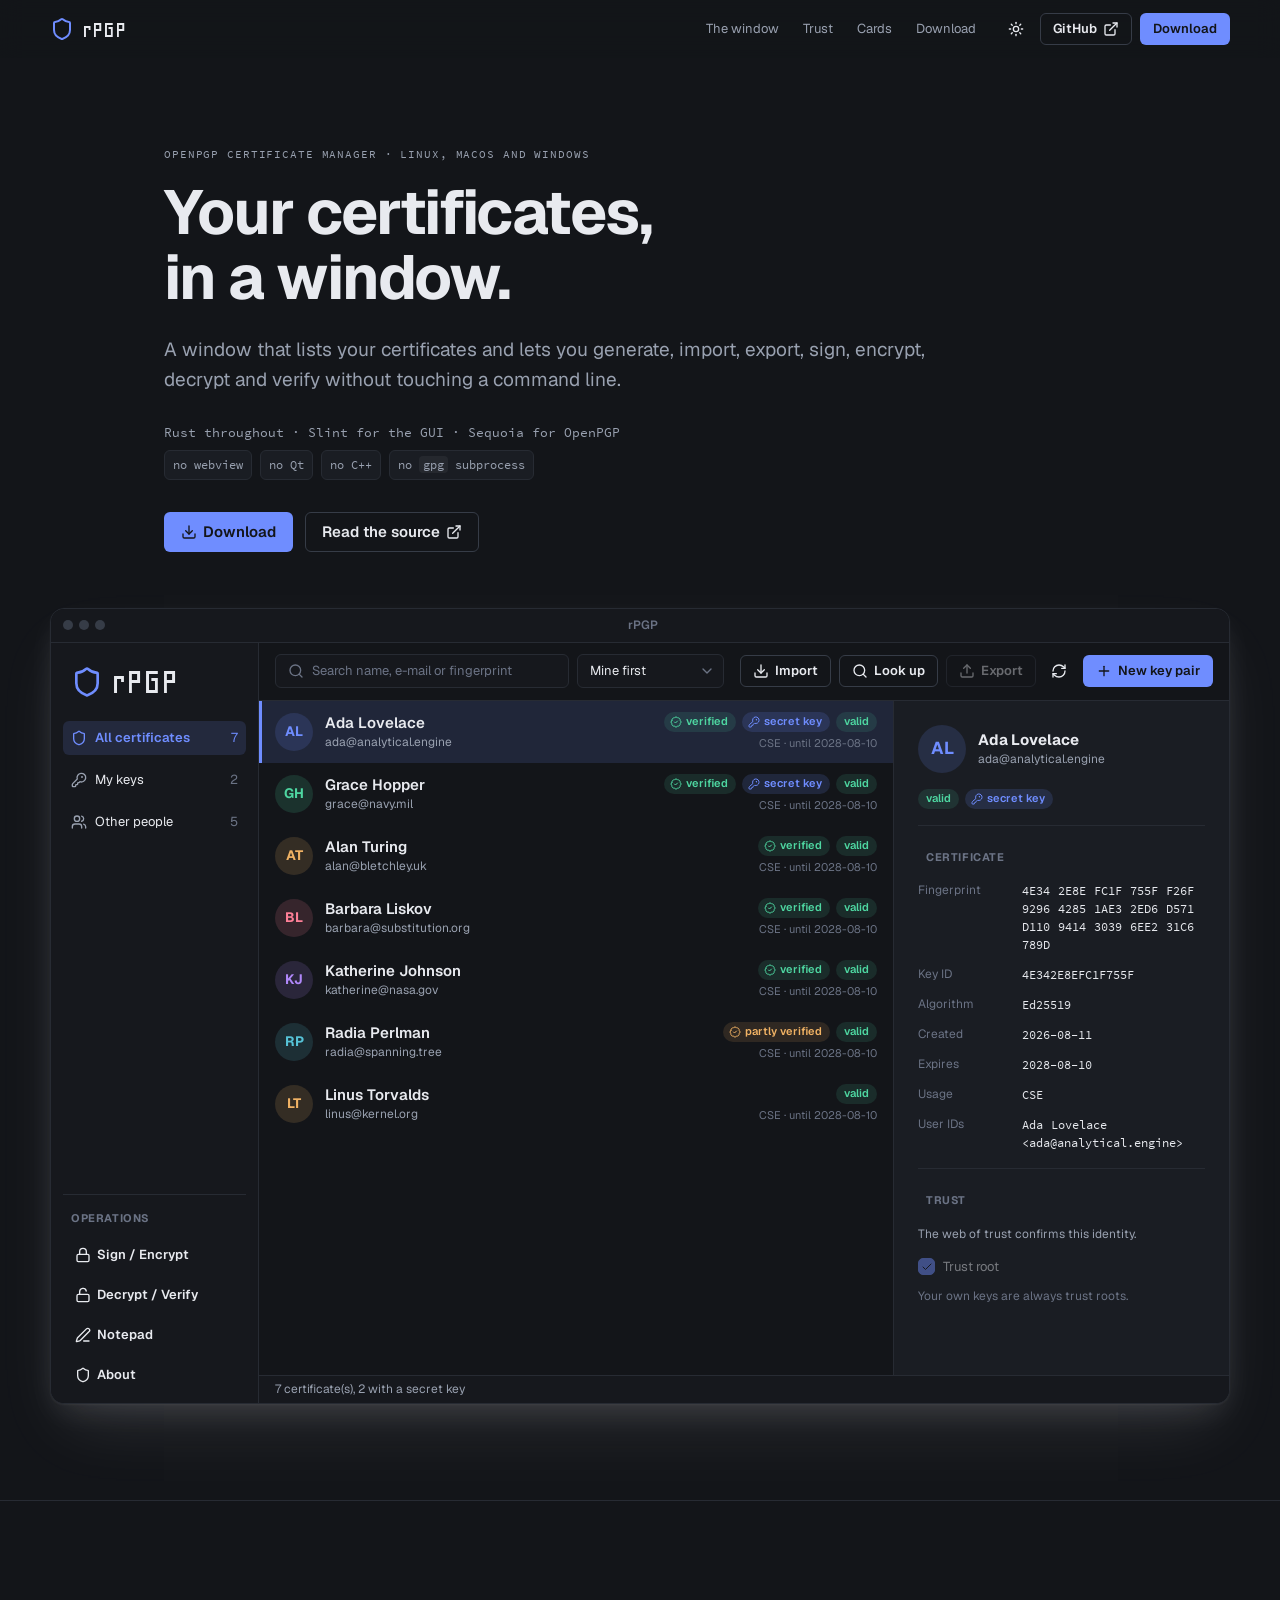
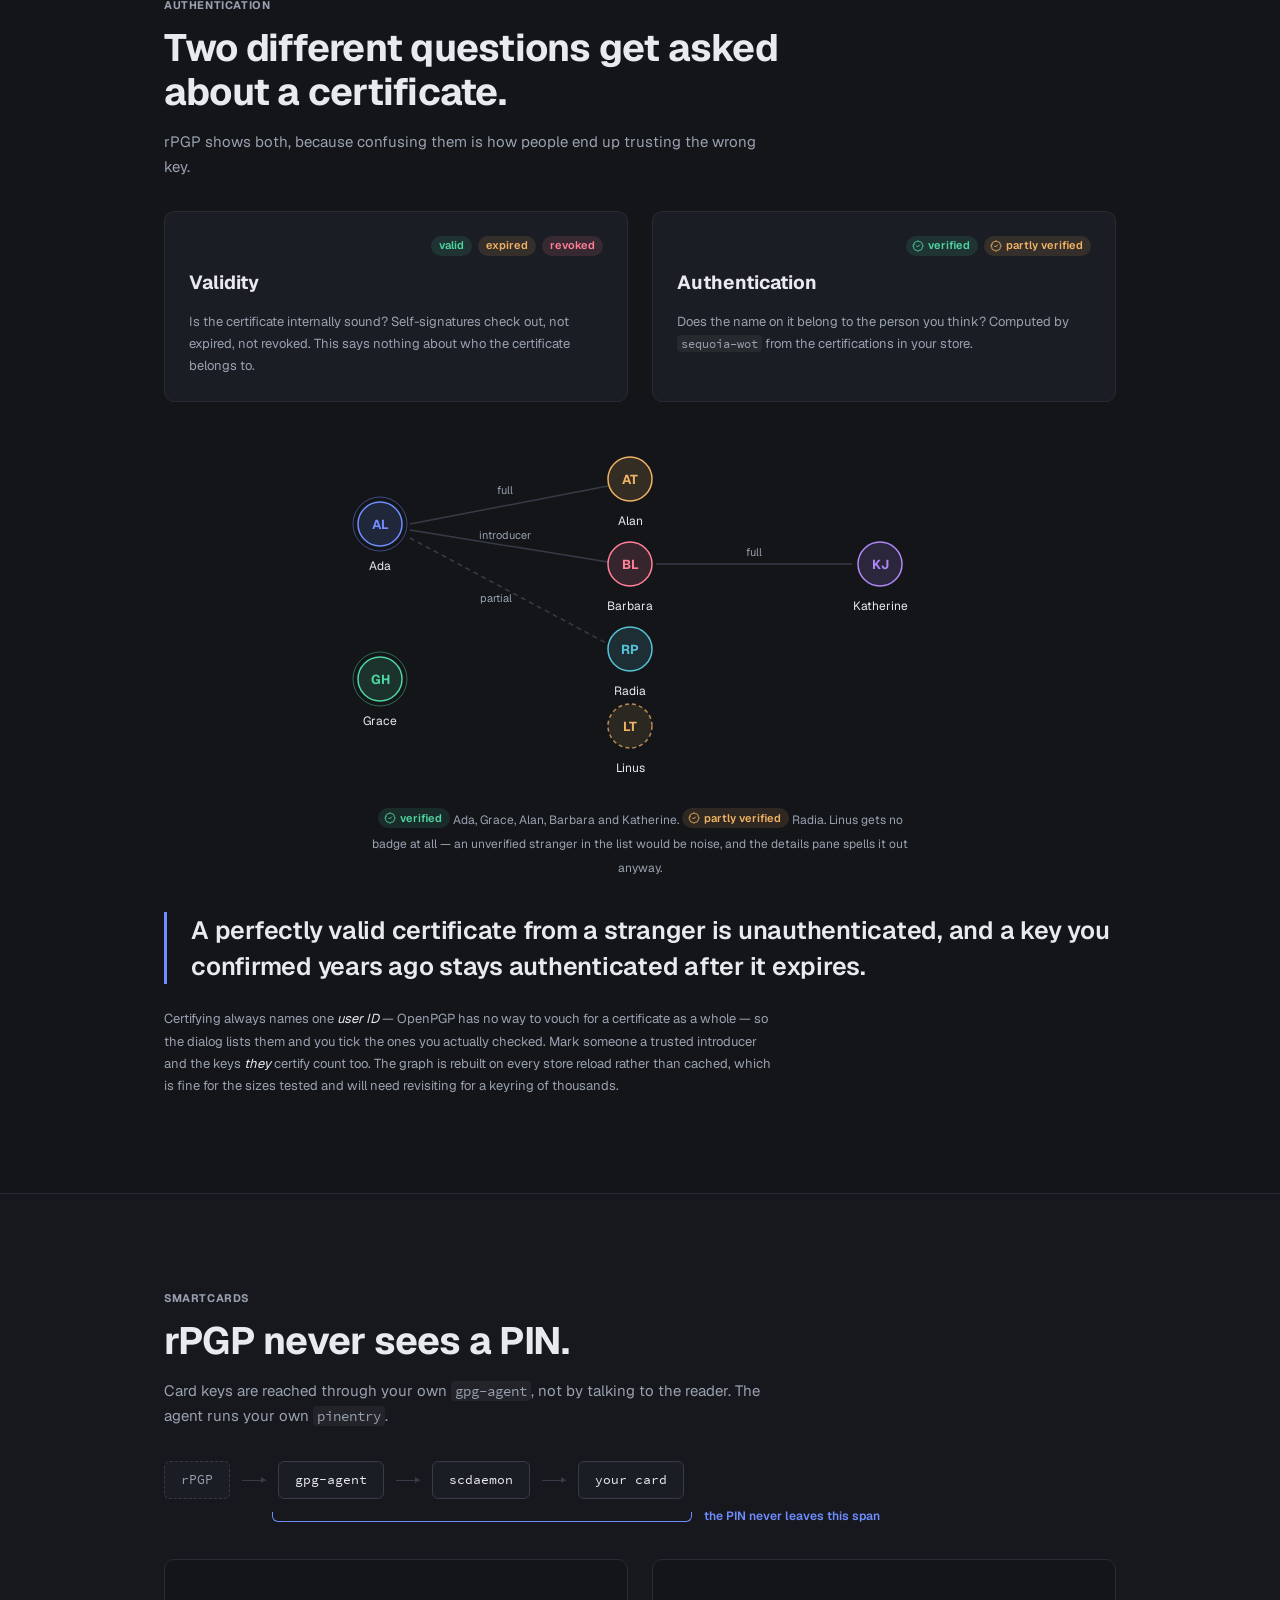
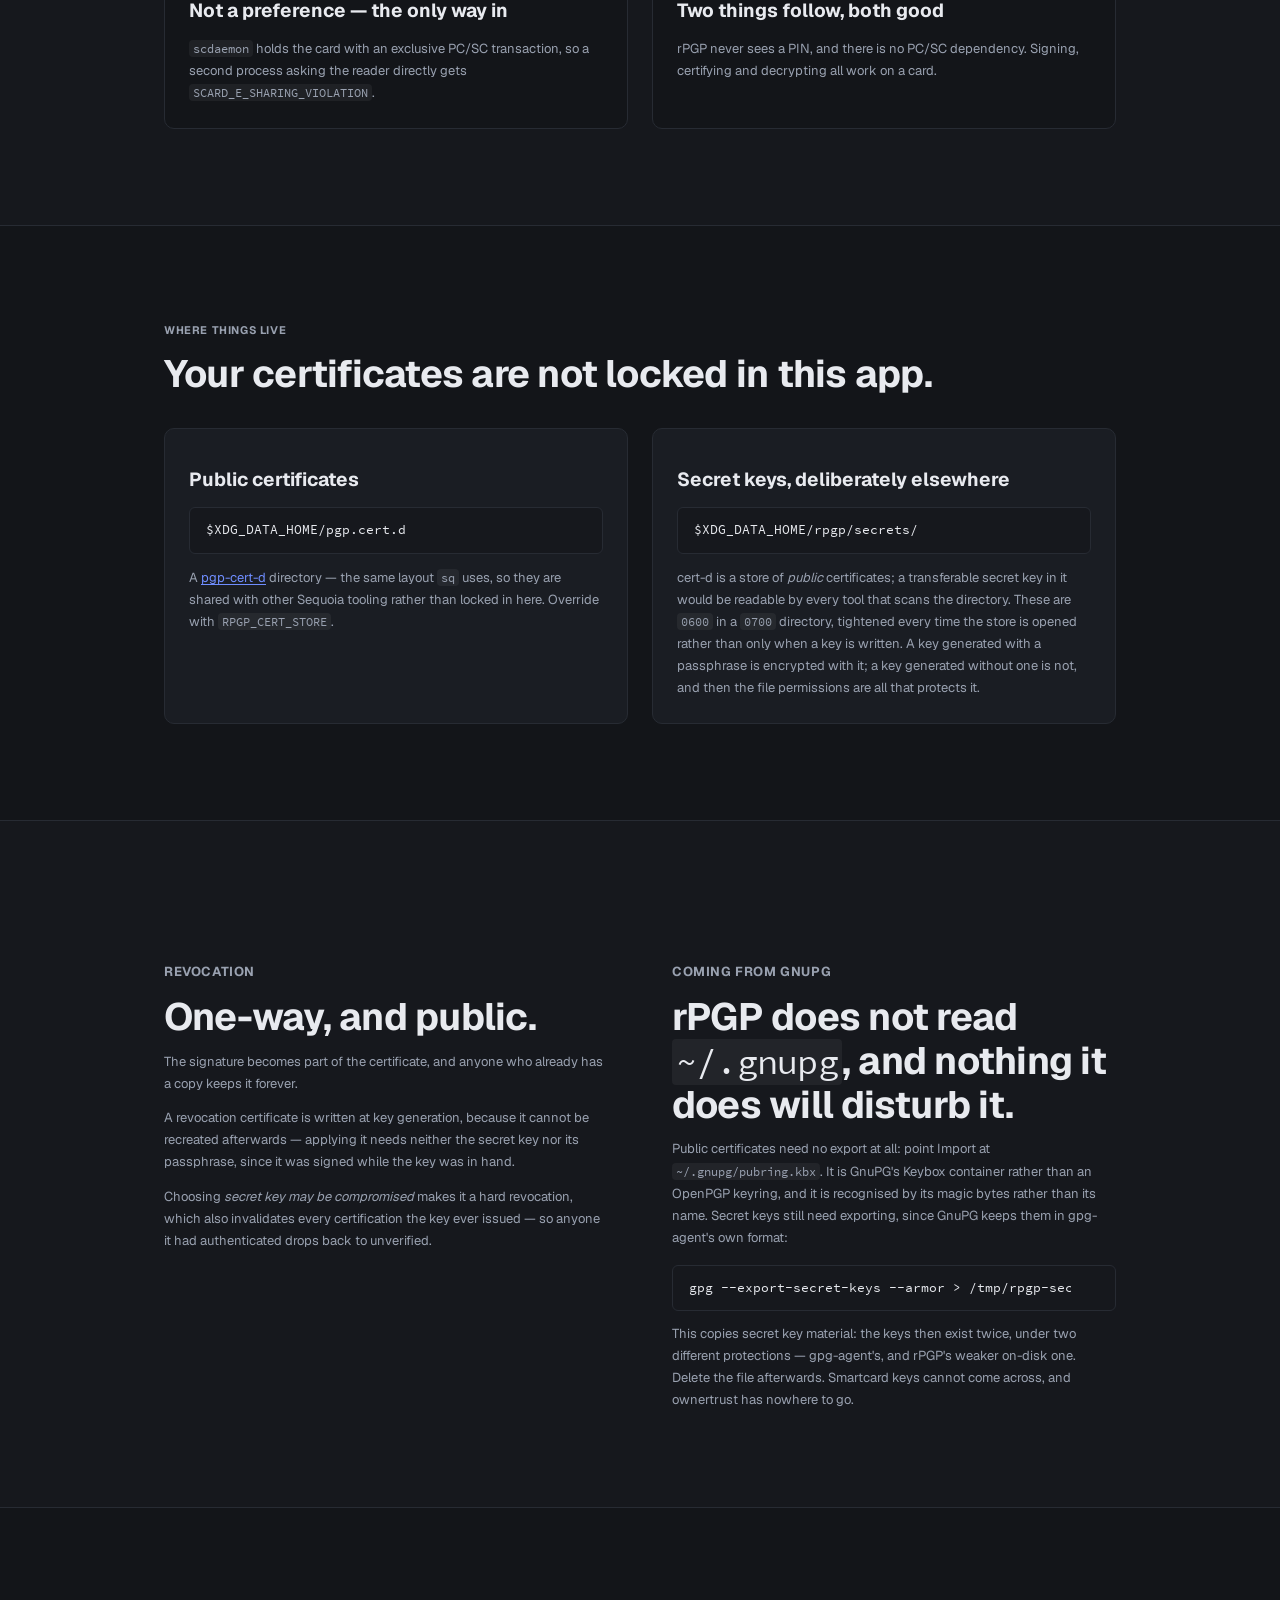
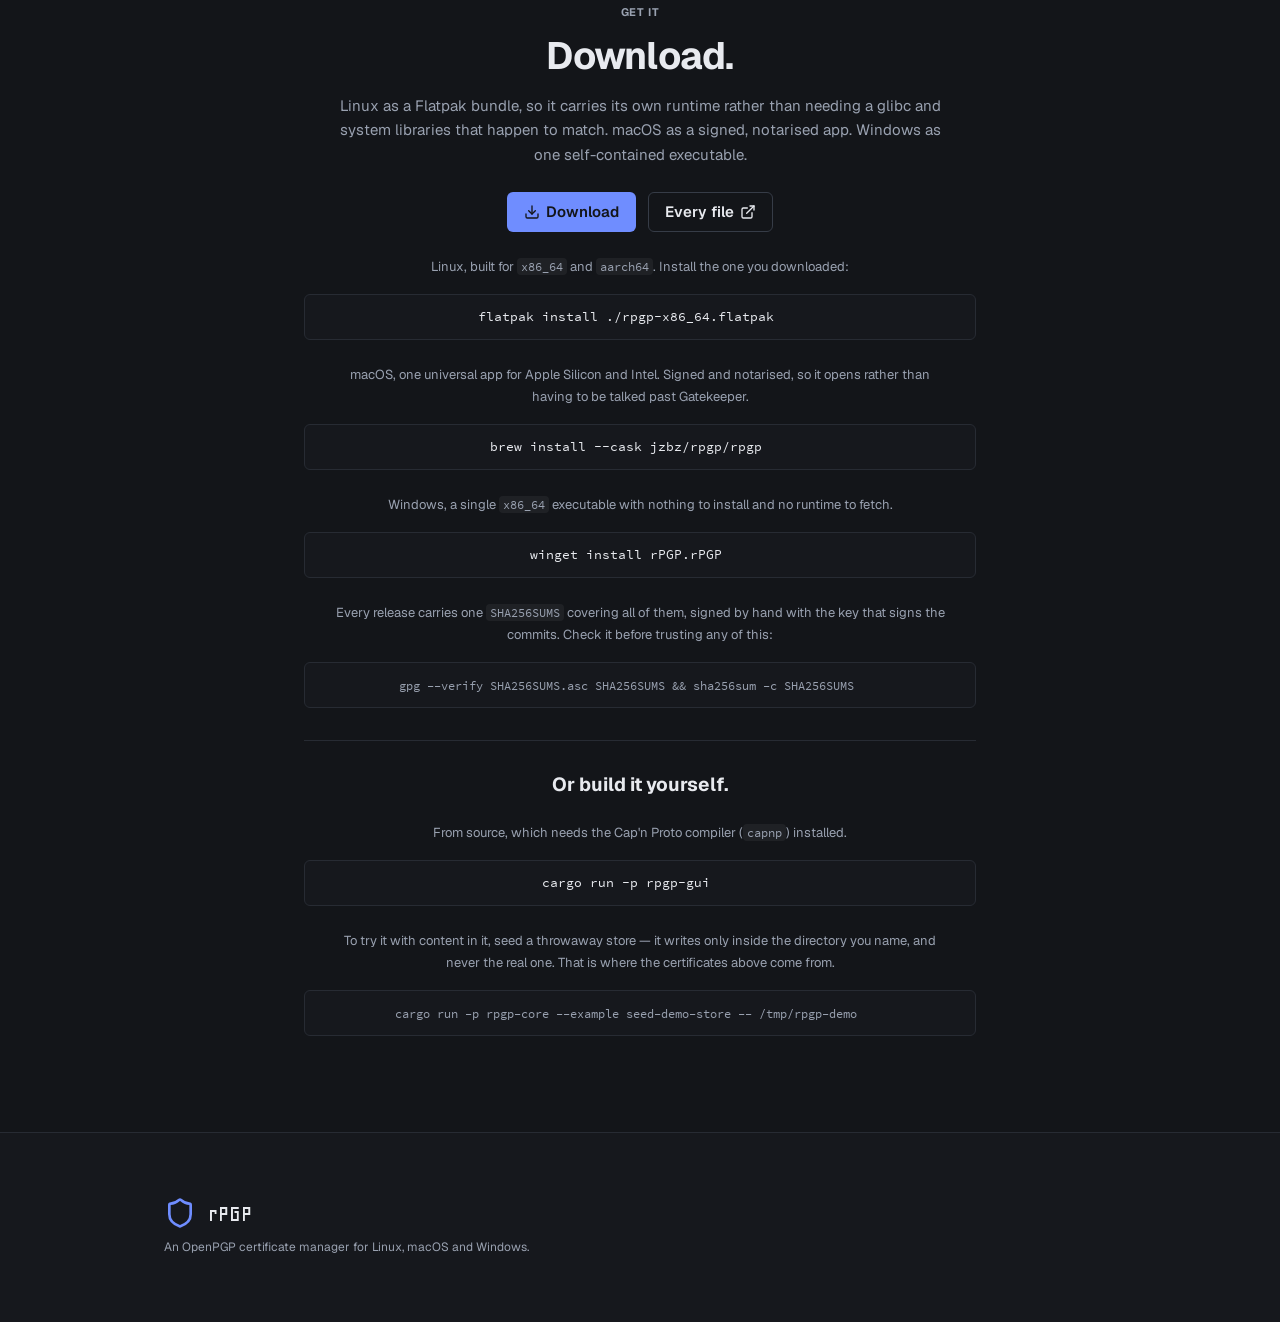
==== commit e66099e2: "Say that it runs on Windows, and that macOS has arrived The page still offered a Linux download besi" ====
--- a/index.html
+++ b/index.html
@@ -3,7 +3,7 @@
 <head>
 <meta charset="utf-8">
 <meta name="viewport" content="width=device-width, initial-scale=1">
-<title>rPGP — an OpenPGP certificate manager for Linux and macOS</title>
+<title>rPGP — an OpenPGP certificate manager for Linux, macOS and Windows</title>
 <meta name="description" content="A window that lists your certificates and lets you generate, import, export, sign, encrypt, decrypt and verify without touching a command line. Rust throughout, Slint for the GUI, Sequoia for OpenPGP.">
 <meta name="color-scheme" content="dark light">
 <link rel="icon" href="assets/images/icon.svg" type="image/svg+xml">
@@ -24,7 +24,7 @@
 <meta property="og:image:type" content="image/png">
 <meta property="og:image:width" content="1200">
 <meta property="og:image:height" content="630">
-<meta property="og:image:alt" content="rPGP — your certificates, in a window. An OpenPGP certificate manager for Linux and macOS, shown as a window listing certificates with verified and partly verified badges.">
+<meta property="og:image:alt" content="rPGP — your certificates, in a window. An OpenPGP certificate manager for Linux, macOS and Windows, shown as a window listing certificates with verified and partly verified badges.">
 
 <meta name="twitter:card" content="summary_large_image">
 <meta name="twitter:image" content="https://rpgp.app/assets/images/og.png">
@@ -115,7 +115,7 @@
 <!-- ------------------------------------------------------------- hero -->
 <section class="hero" id="top">
   <div class="wrap">
-    <p class="eyebrow">OpenPGP certificate manager · Linux and macOS</p>
+    <p class="eyebrow">OpenPGP certificate manager · Linux, macOS and Windows</p>
 
     <h1 class="hero-h1">Your certificates,<br>in a window.</h1>
 
@@ -134,7 +134,7 @@
 
     <div class="hero-actions">
       <a class="btn btn-primary btn-lg" href="#download">
-        <svg class="ico" aria-hidden="true"><use href="#i-arrow-in"/></svg>Download for Linux
+        <svg class="ico" aria-hidden="true"><use href="#i-arrow-in"/></svg>Download
       </a>
       <a class="btn btn-lg" href="https://github.com/jzbz/rpgp">
         Read the source<svg class="ico" aria-hidden="true"><use href="#i-link"/></svg>
@@ -583,29 +583,67 @@
 <section class="band" id="download">
   <div class="wrap wrap-narrow center">
     <p class="section-label">GET IT</p>
-    <h2>Download for Linux.</h2>
+    <h2>Download.</h2>
     <p class="deck">
-      A Flatpak bundle, so it carries its own runtime rather than needing a
-      glibc and a set of system libraries that happen to match.
+      Linux as a Flatpak bundle, so it carries its own runtime rather than
+      needing a glibc and system libraries that happen to match. macOS as a
+      signed, notarised app. Windows as one self-contained executable.
     </p>
 
     <div class="downloads">
       <a class="btn btn-primary btn-lg" href="https://github.com/jzbz/rpgp/releases/latest">
-        <svg class="ico" aria-hidden="true"><use href="#i-arrow-in"/></svg>Download for Linux
+        <svg class="ico" aria-hidden="true"><use href="#i-arrow-in"/></svg>Download
       </a>
-      <span class="platform-soon">
-        <svg class="ico" aria-hidden="true"><use href="#i-refresh"/></svg>macOS — coming soon
-      </span>
+      <a class="btn btn-lg" href="https://github.com/jzbz/rpgp/releases/latest">
+        Every file<svg class="ico" aria-hidden="true"><use href="#i-link"/></svg>
+      </a>
     </div>
 
     <p class="note">
-      Built for <code>x86_64</code> and <code>aarch64</code>, each with a
-      SHA-256 sum beside it. Install the one you downloaded:
+      Linux, built for <code>x86_64</code> and <code>aarch64</code>. Install
+      the one you downloaded:
     </p>
 
     <div class="cmd cmd-block" data-copy="flatpak install ./rpgp-x86_64.flatpak">
       <code>flatpak install ./rpgp-x86_64.flatpak</code>
-      <button class="copy" type="button" aria-label="Copy the install command">
+      <button class="copy" type="button" aria-label="Copy the Flatpak install command">
+        <svg class="ico" aria-hidden="true"><use href="#i-file"/></svg>
+      </button>
+    </div>
+
+    <p class="note">
+      macOS, one universal app for Apple Silicon and Intel. Signed and
+      notarised, so it opens rather than having to be talked past Gatekeeper.
+    </p>
+
+    <div class="cmd cmd-block" data-copy="brew install --cask jzbz/rpgp/rpgp">
+      <code>brew install --cask jzbz/rpgp/rpgp</code>
+      <button class="copy" type="button" aria-label="Copy the Homebrew install command">
+        <svg class="ico" aria-hidden="true"><use href="#i-file"/></svg>
+      </button>
+    </div>
+
+    <p class="note">
+      Windows, a single <code>x86_64</code> executable with nothing to install
+      and no runtime to fetch.
+    </p>
+
+    <div class="cmd cmd-block" data-copy="winget install rPGP.rPGP">
+      <code>winget install rPGP.rPGP</code>
+      <button class="copy" type="button" aria-label="Copy the winget install command">
+        <svg class="ico" aria-hidden="true"><use href="#i-file"/></svg>
+      </button>
+    </div>
+
+    <p class="note">
+      Every release carries one <code>SHA256SUMS</code> covering all of them,
+      signed by hand with the key that signs the commits. Check it before
+      trusting any of this:
+    </p>
+
+    <div class="cmd cmd-block cmd-dim" data-copy="gpg --verify SHA256SUMS.asc SHA256SUMS &amp;&amp; sha256sum -c SHA256SUMS">
+      <code>gpg --verify SHA256SUMS.asc SHA256SUMS &amp;&amp; sha256sum -c SHA256SUMS</code>
+      <button class="copy" type="button" aria-label="Copy the verification command">
         <svg class="ico" aria-hidden="true"><use href="#i-file"/></svg>
       </button>
     </div>
@@ -627,12 +665,12 @@
 
     <p class="note">
       To try it with content in it, seed a throwaway store — it writes only
-      inside the <code>XDG_DATA_HOME</code> you give it. That is where the
+      inside the directory you name, and never the real one. That is where the
       certificates above come from.
     </p>
 
-    <div class="cmd cmd-block cmd-dim" data-copy="XDG_DATA_HOME=/tmp/rpgp-demo cargo run -p rpgp-core --example seed-demo-store">
-      <code>XDG_DATA_HOME=/tmp/rpgp-demo cargo run -p rpgp-core --example seed-demo-store</code>
+    <div class="cmd cmd-block cmd-dim" data-copy="cargo run -p rpgp-core --example seed-demo-store -- /tmp/rpgp-demo">
+      <code>cargo run -p rpgp-core --example seed-demo-store -- /tmp/rpgp-demo</code>
       <button class="copy" type="button" aria-label="Copy the demo store command">
         <svg class="ico" aria-hidden="true"><use href="#i-file"/></svg>
       </button>
@@ -647,7 +685,7 @@
     <div class="colophon-brand">
       <svg class="ico ico-32" aria-hidden="true"><use href="#i-shield"/></svg>
       <span class="wordmark">rPGP</span>
-      <p>An OpenPGP certificate manager for Linux and macOS.</p>
+      <p>An OpenPGP certificate manager for Linux, macOS and Windows.</p>
     </div>
   </div>
 </footer>
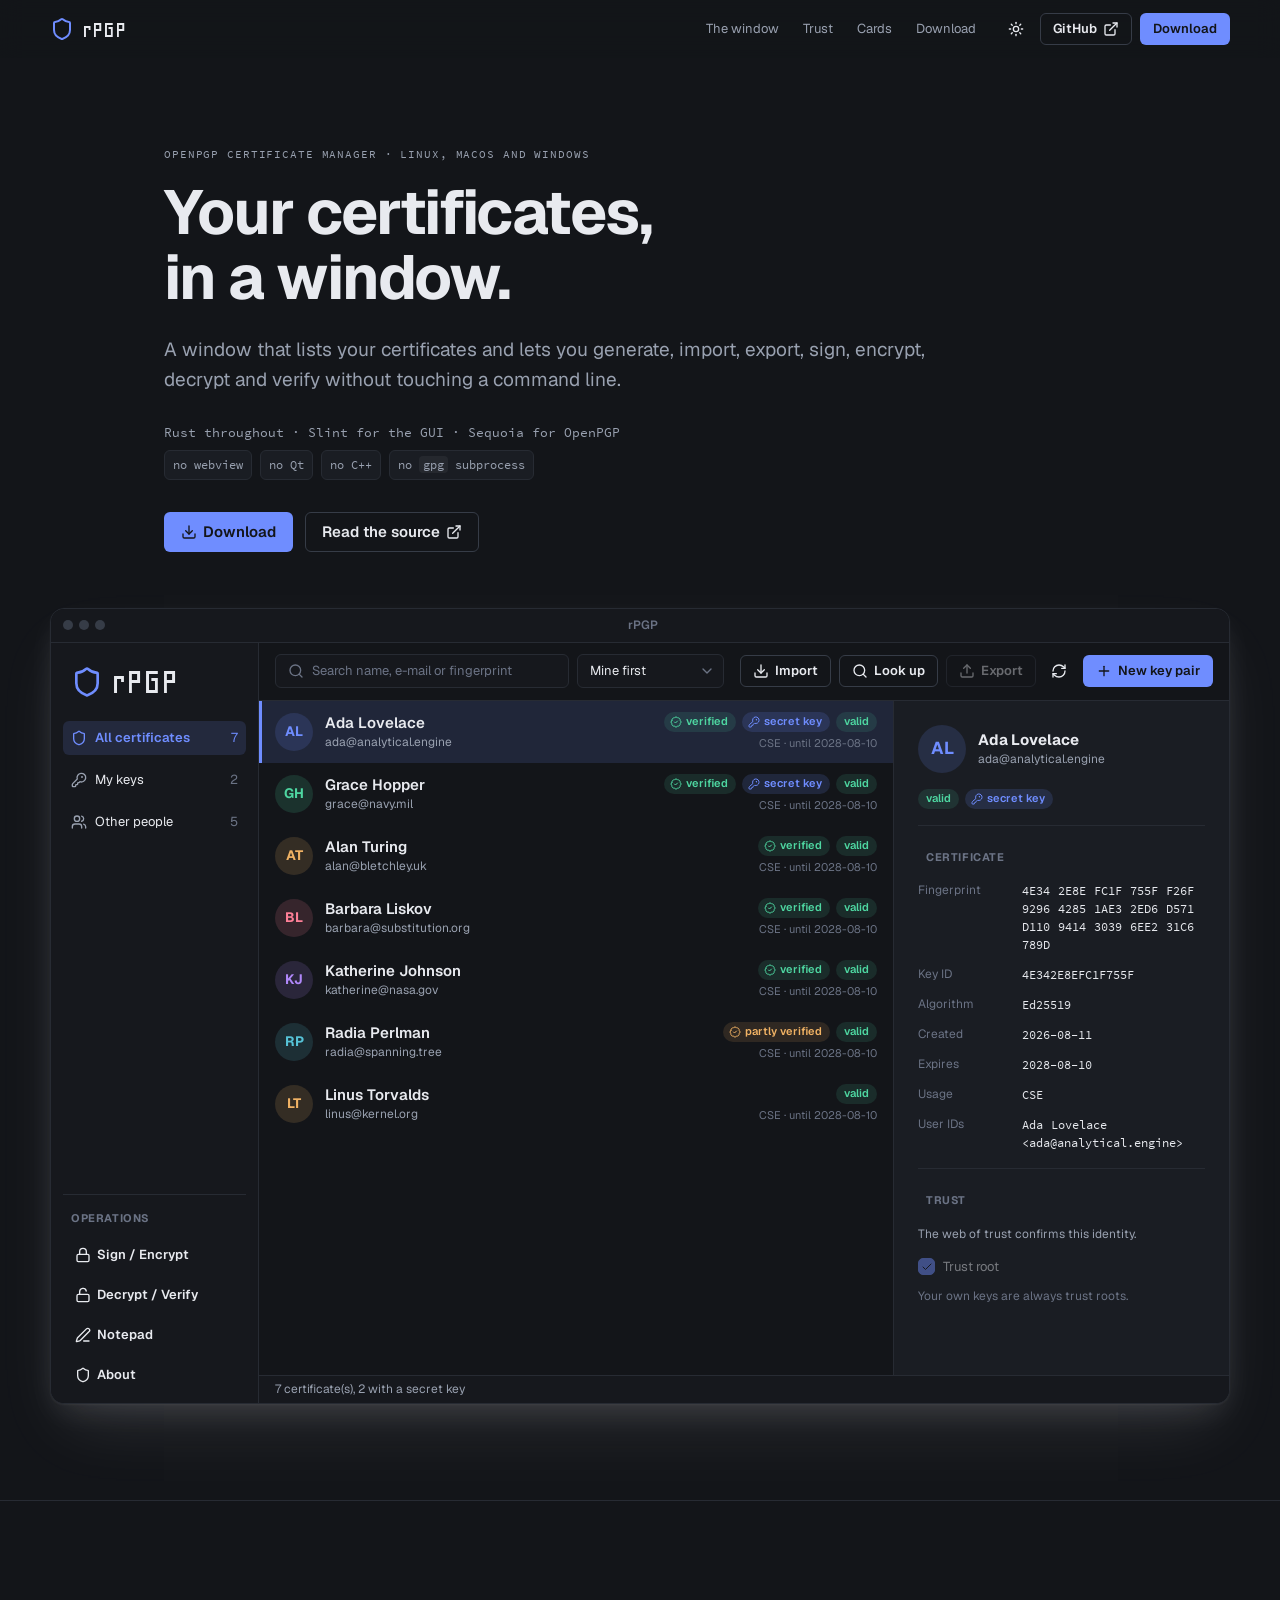
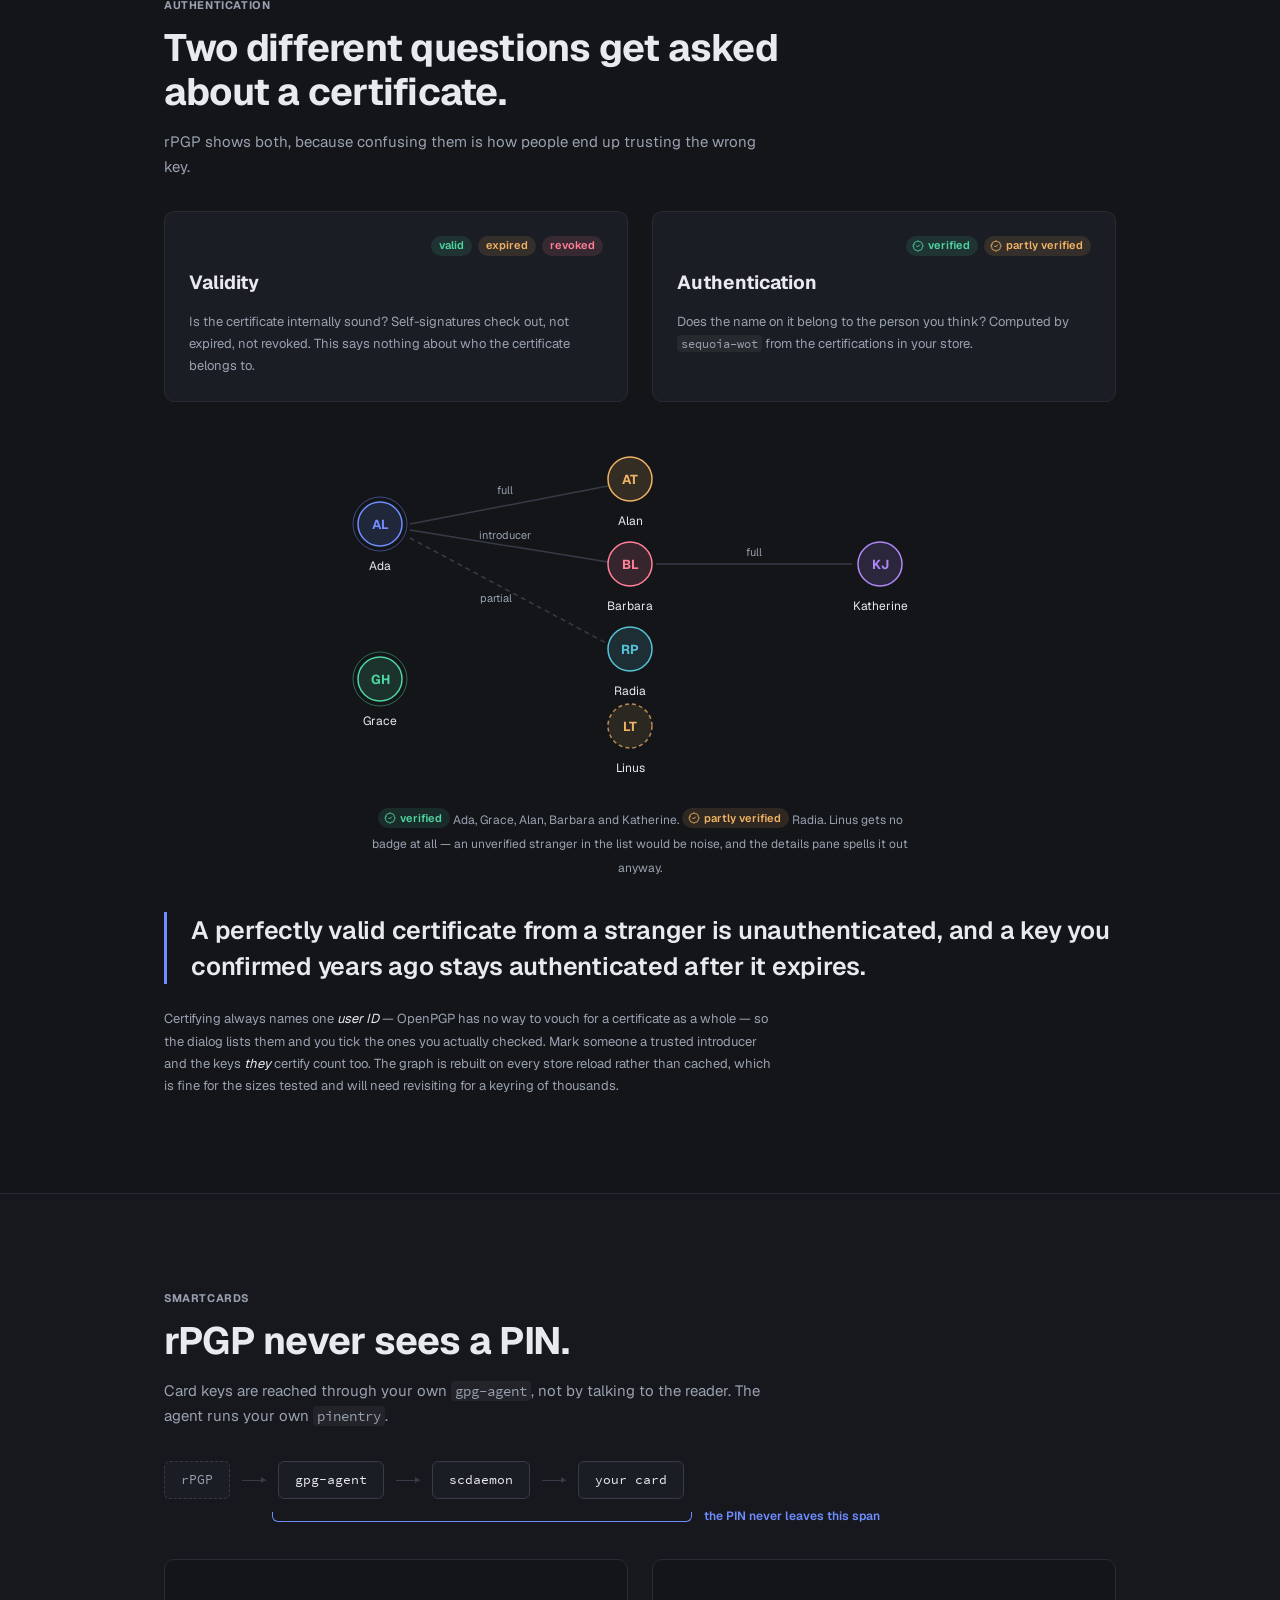
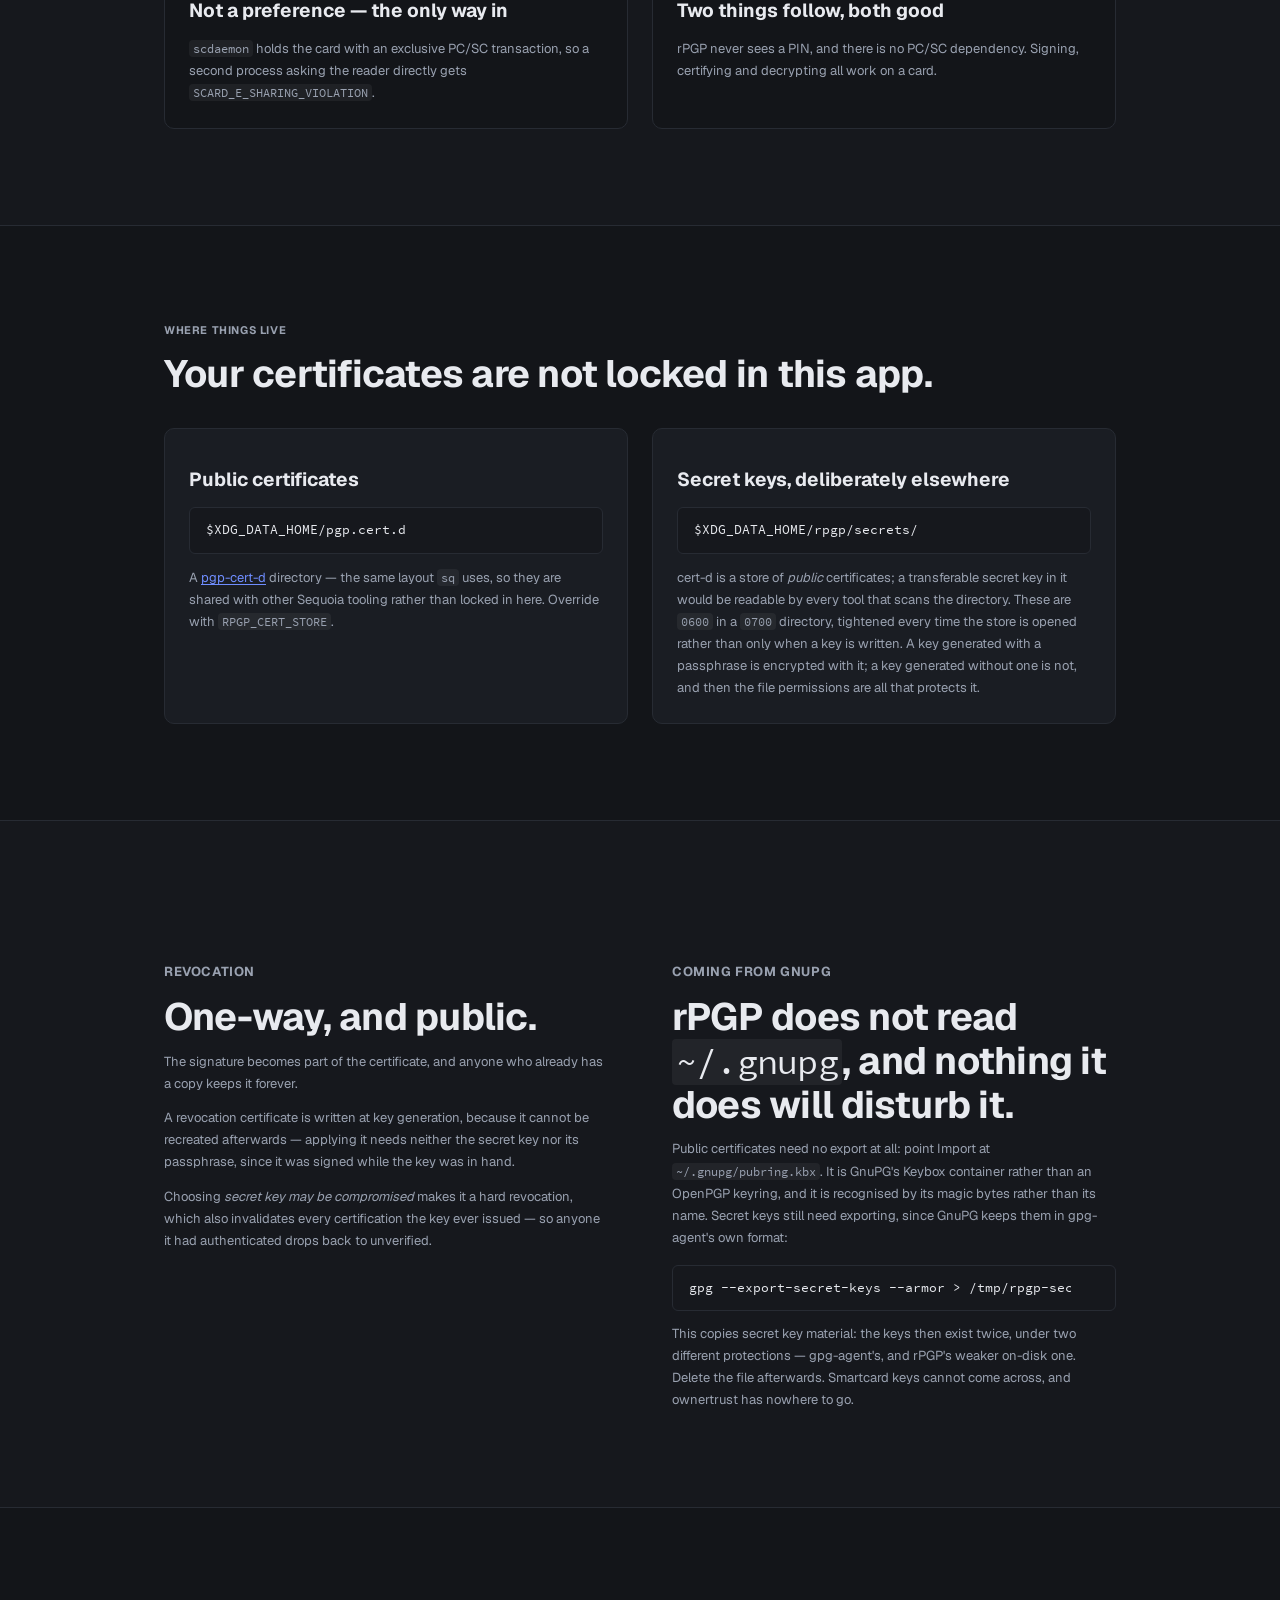
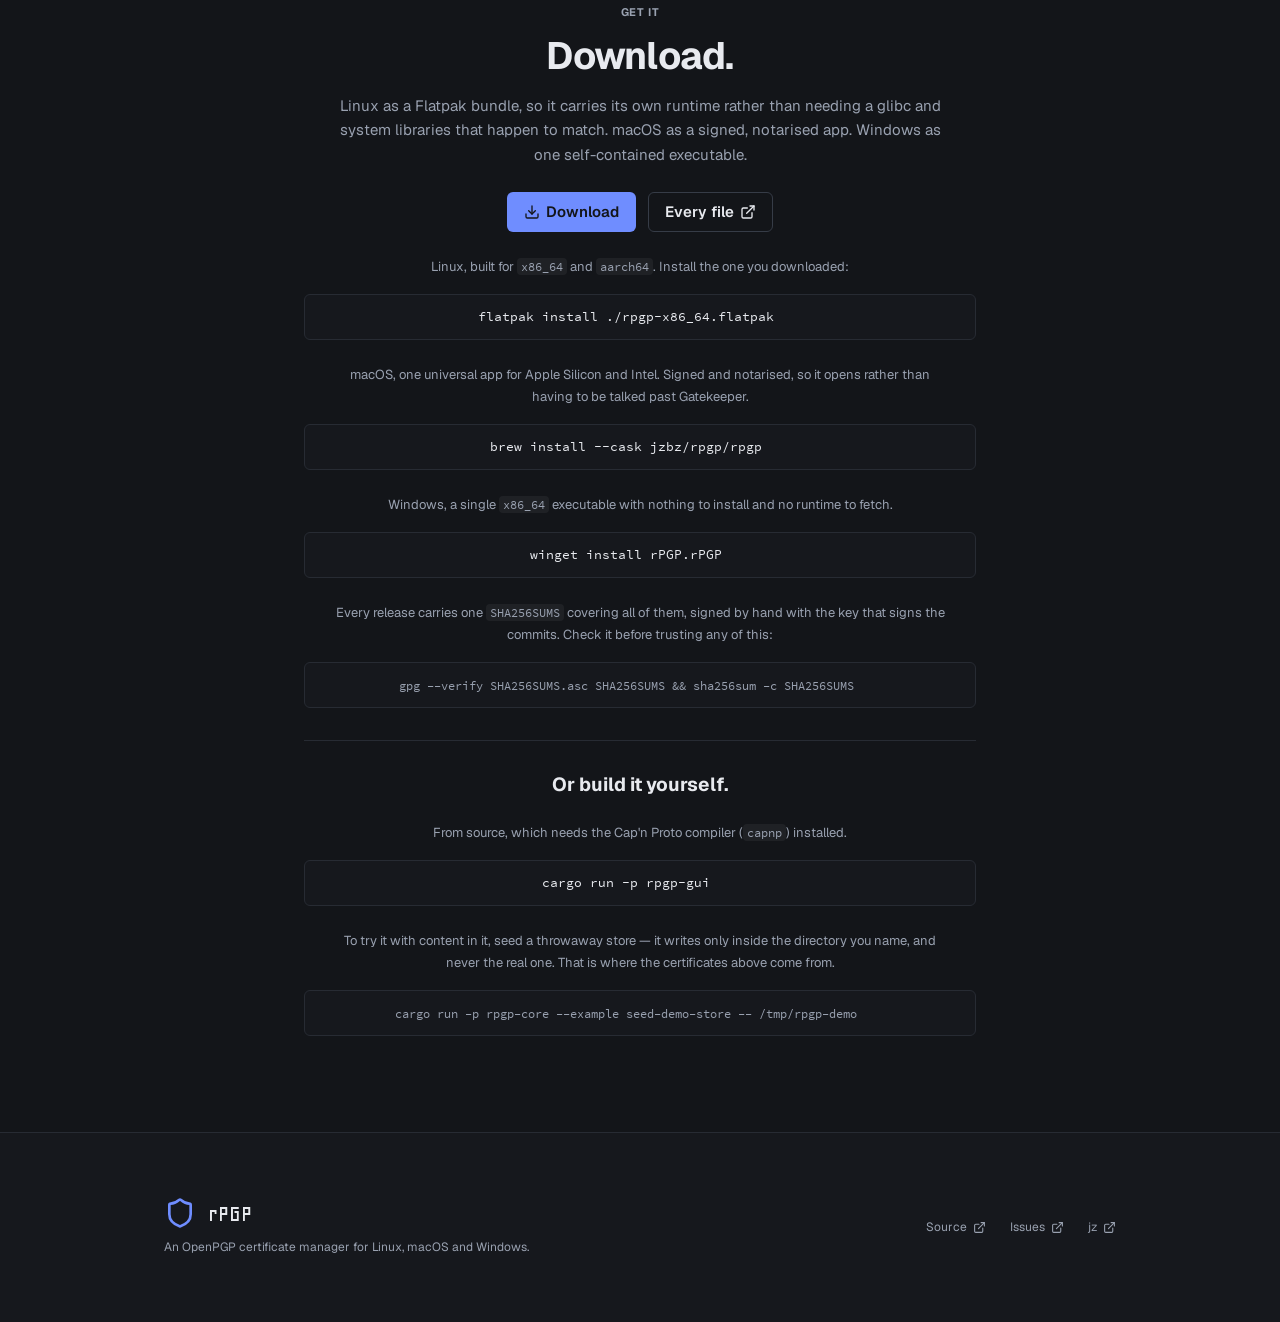
==== commit e75a919d: "Link out from the footer Source, Issues and jz.bz, matching what brb.plus and azzurro.blue carry.  T" ====
--- a/index.html
+++ b/index.html
@@ -687,6 +687,12 @@
       <span class="wordmark">rPGP</span>
       <p>An OpenPGP certificate manager for Linux, macOS and Windows.</p>
     </div>
+
+    <nav class="colophon-links" aria-label="Elsewhere">
+      <a href="https://github.com/jzbz/rpgp">Source<svg class="ico" aria-hidden="true"><use href="#i-link"/></svg></a>
+      <a href="https://github.com/jzbz/rpgp/issues">Issues<svg class="ico" aria-hidden="true"><use href="#i-link"/></svg></a>
+      <a href="https://jz.bz/">jz<svg class="ico" aria-hidden="true"><use href="#i-link"/></svg></a>
+    </nav>
   </div>
 </footer>
 
--- a/assets/style.css
+++ b/assets/style.css
@@ -1188,3 +1188,14 @@
 .platform-soon .ico { color: var(--text-faint); }
 
 .divider-spaced { margin: var(--s6) 0; }
+
+/* Footer links, sitting to the right of the brand. Written in this file's own
+   tokens rather than lifted from azzurro.blue, which names them differently
+   (--dim and --t-body there, --text-dim and --t-sm here); pasting that rule
+   across would have referenced variables this stylesheet does not define, and
+   the links would have rendered unstyled. */
+.colophon-inner { flex-wrap: wrap; gap: var(--s4); }
+.colophon-links { display: flex; flex-wrap: wrap; gap: var(--s5); margin-left: auto; font-size: var(--t-sm); }
+.colophon-links a { display: inline-flex; align-items: center; gap: 6px; text-decoration: none; color: var(--text-dim); }
+.colophon-links a:hover { color: var(--text); text-decoration: underline; }
+.colophon-links .ico { width: 13px; height: 13px; }
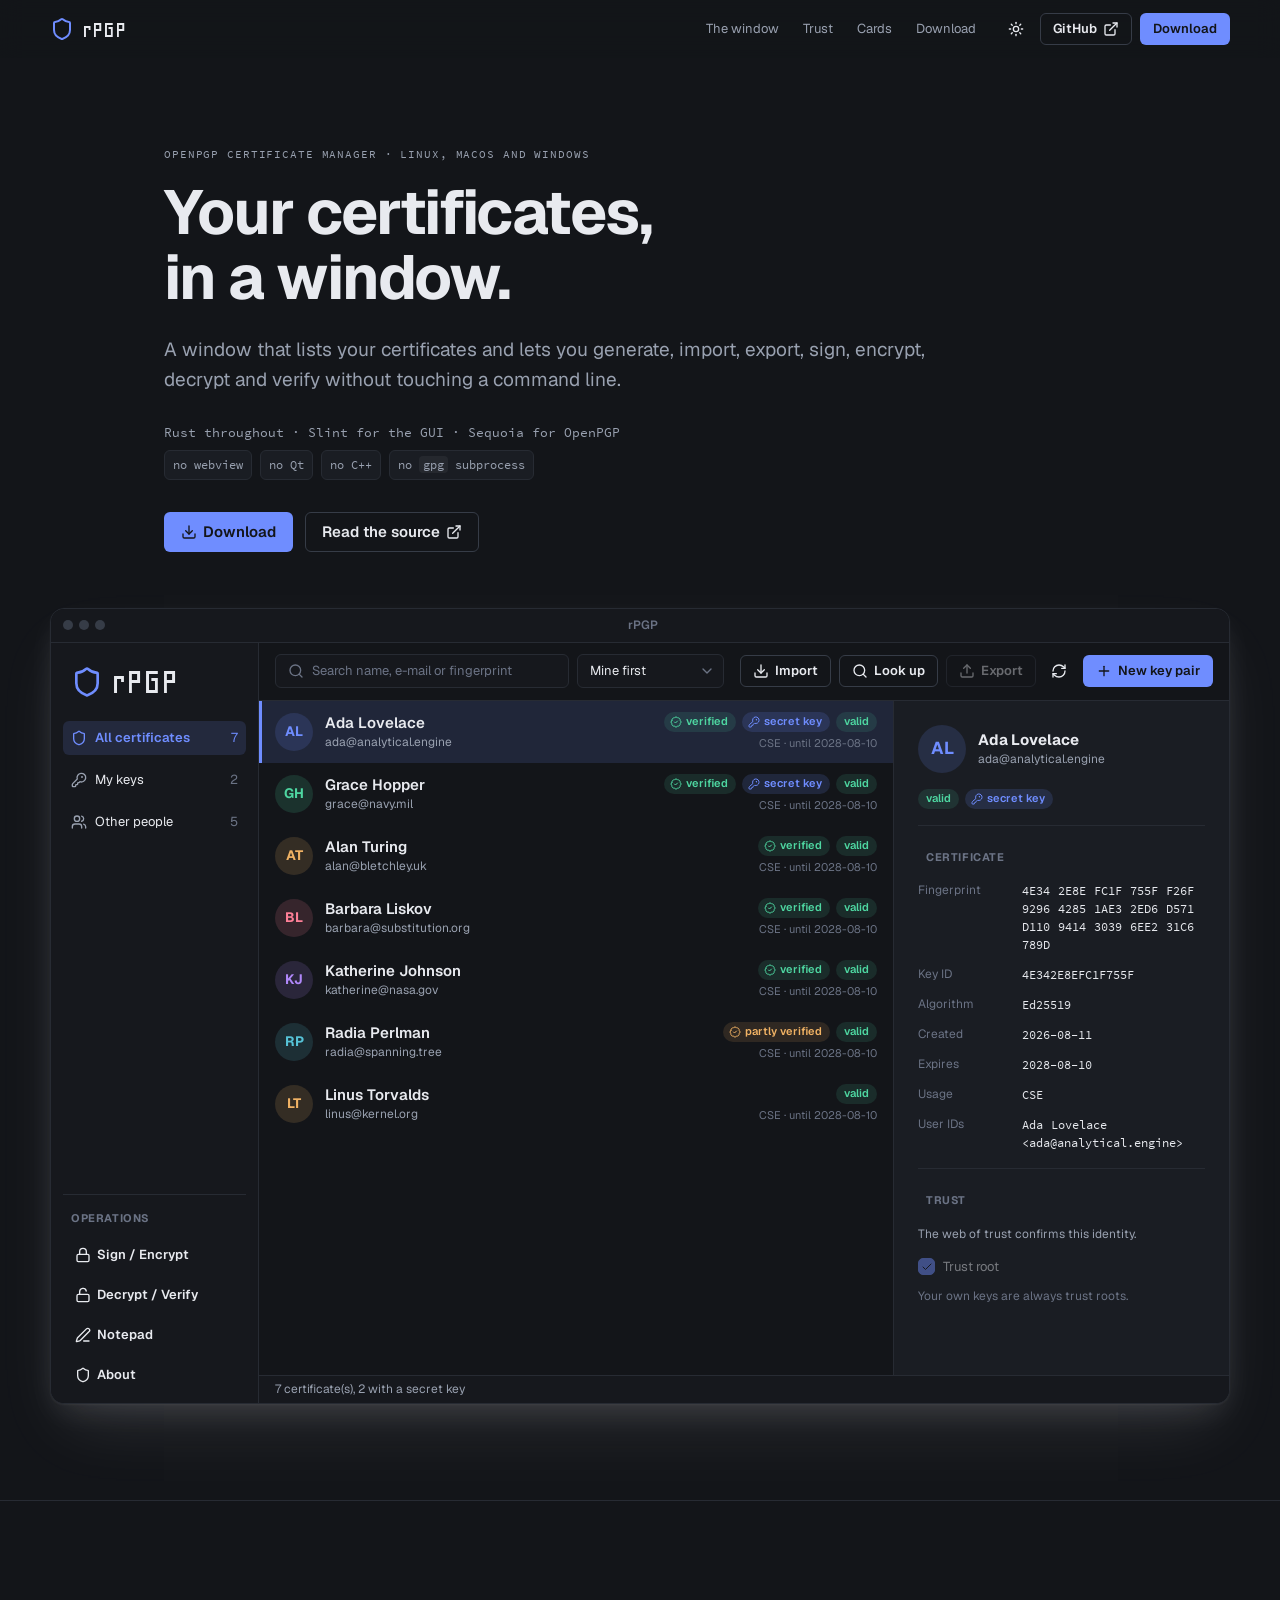
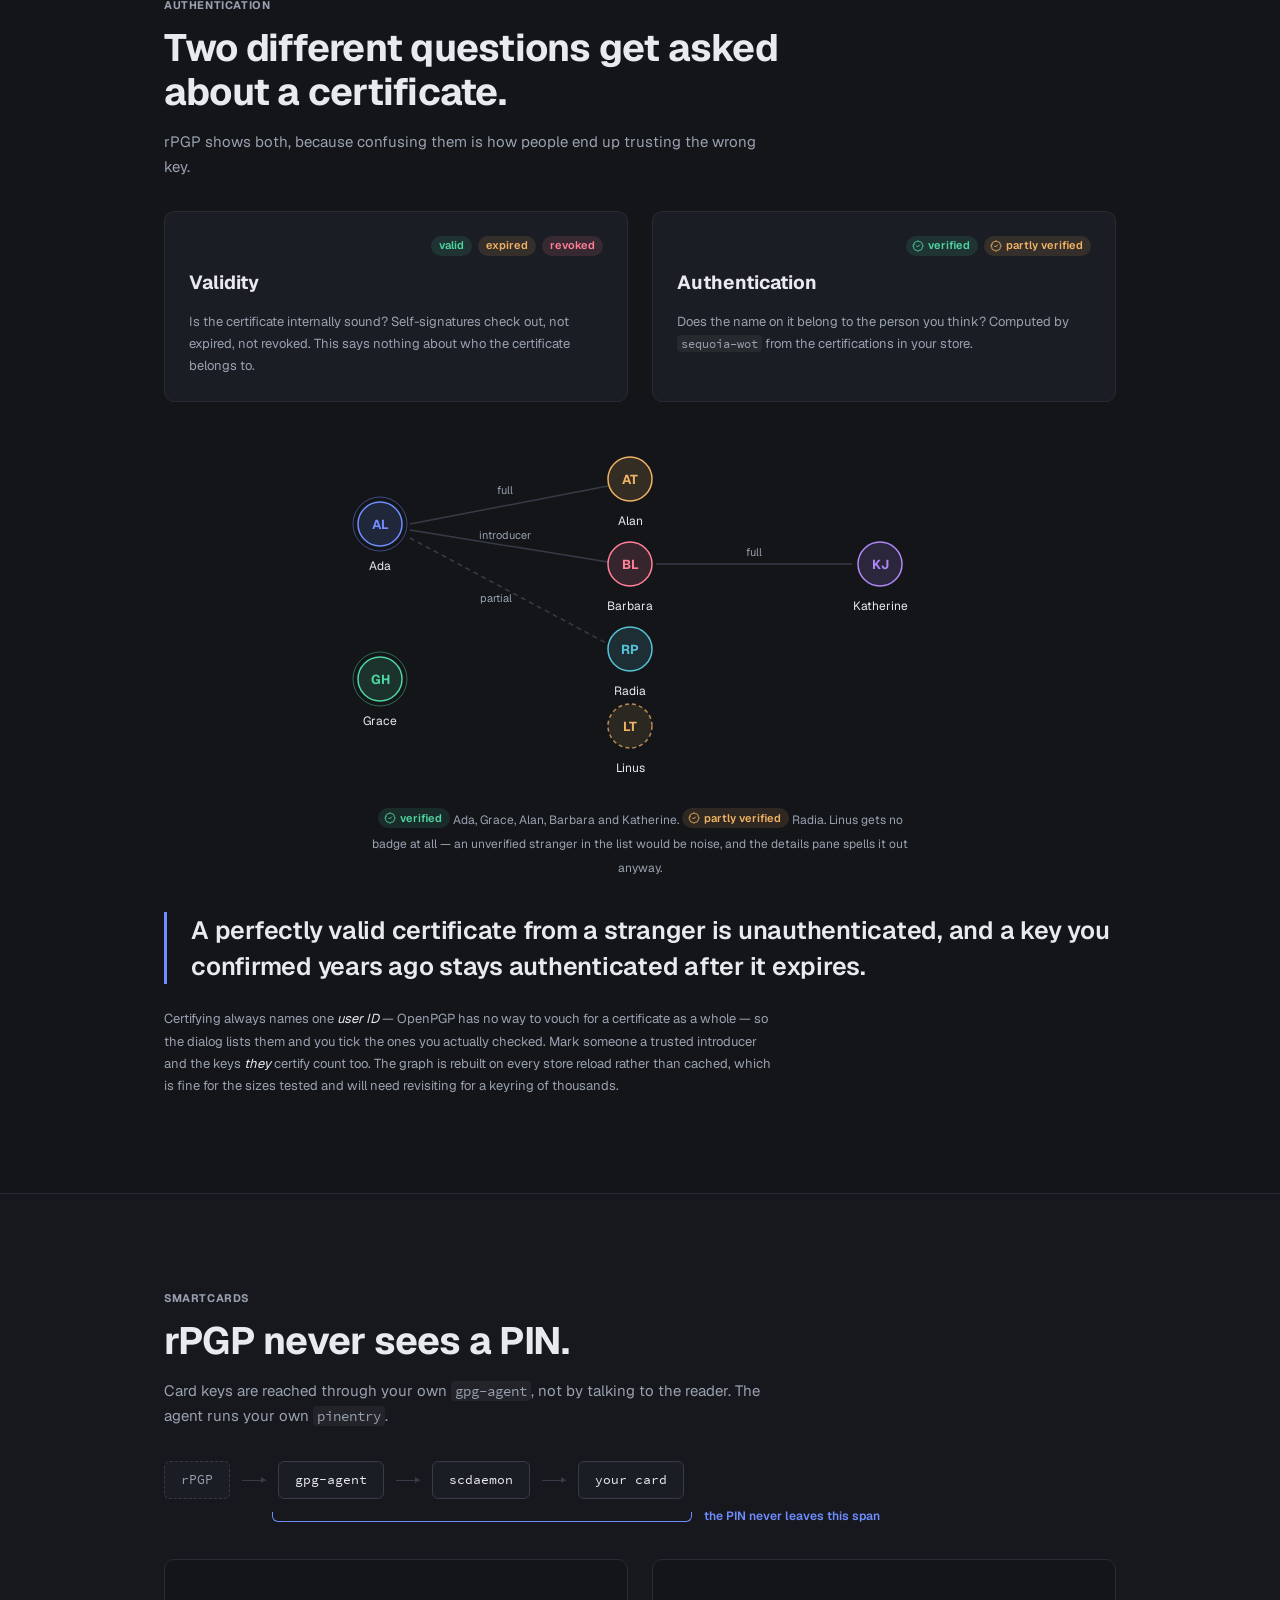
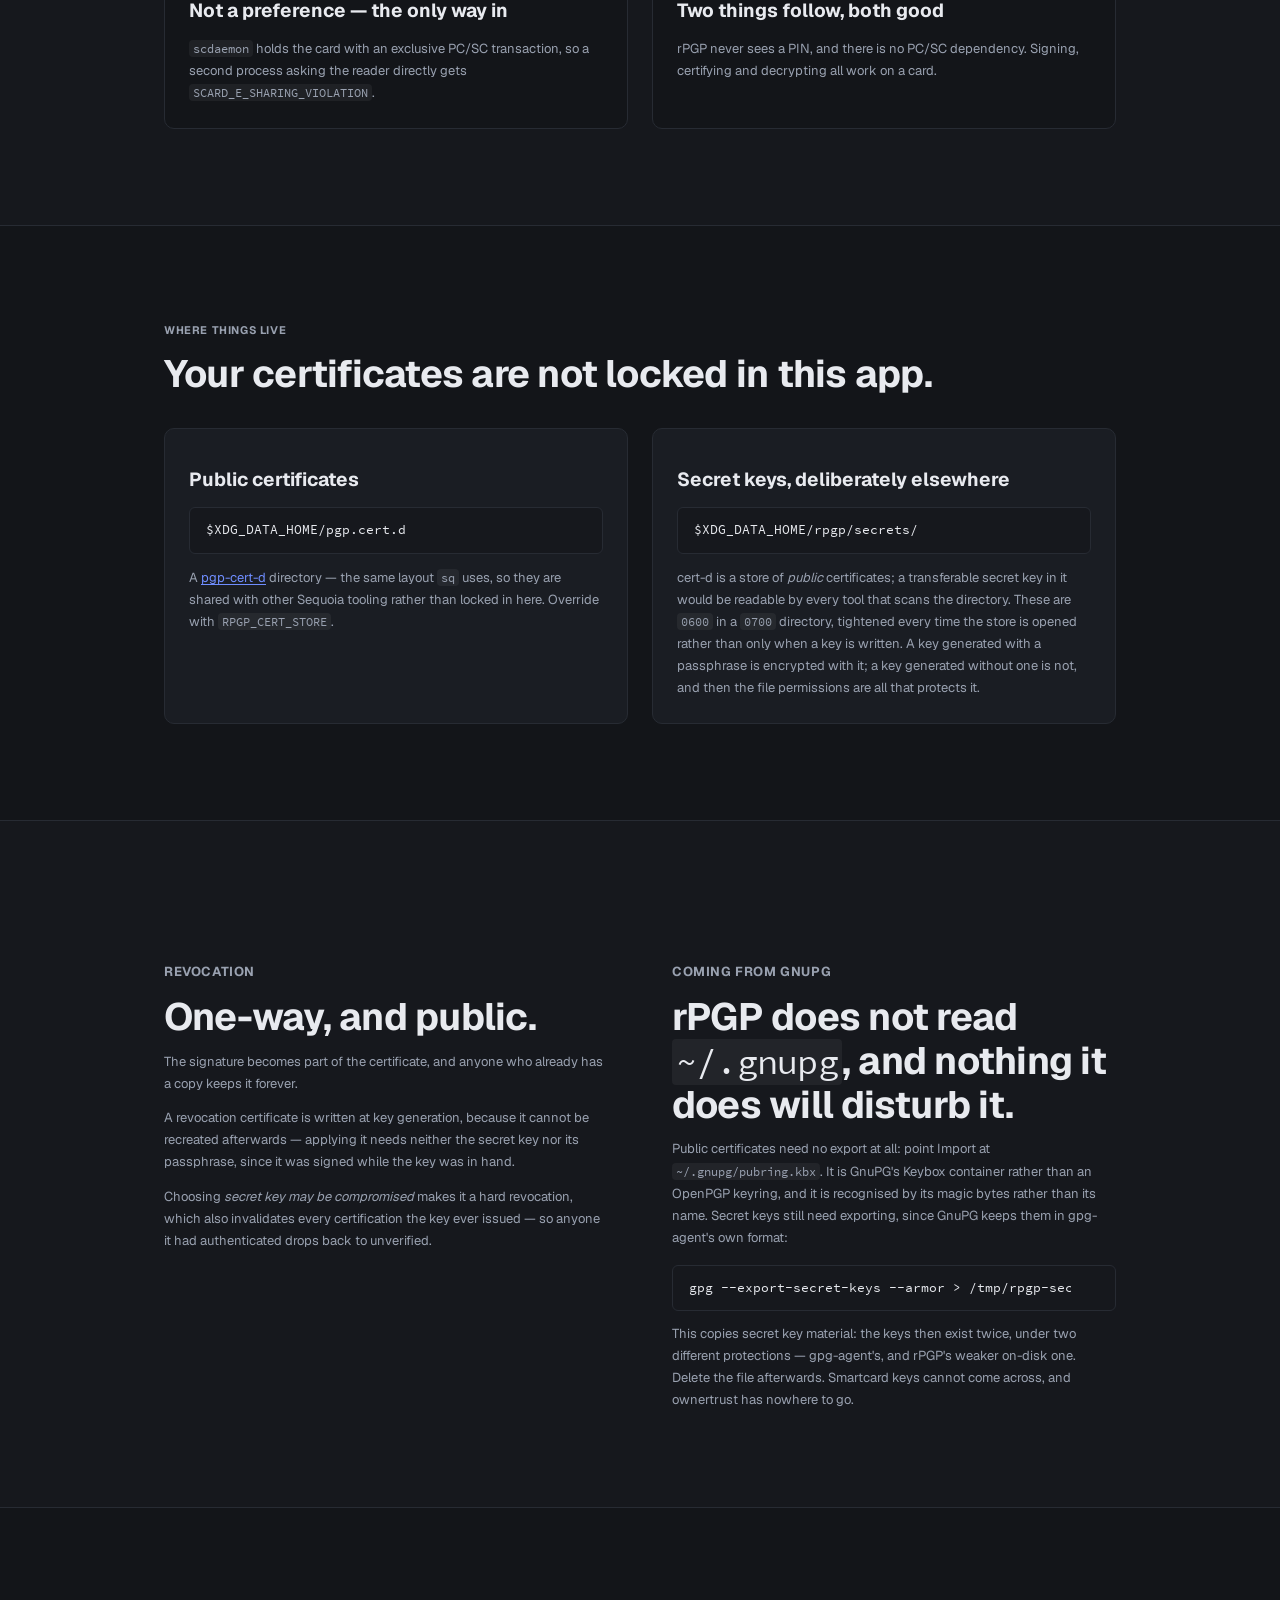
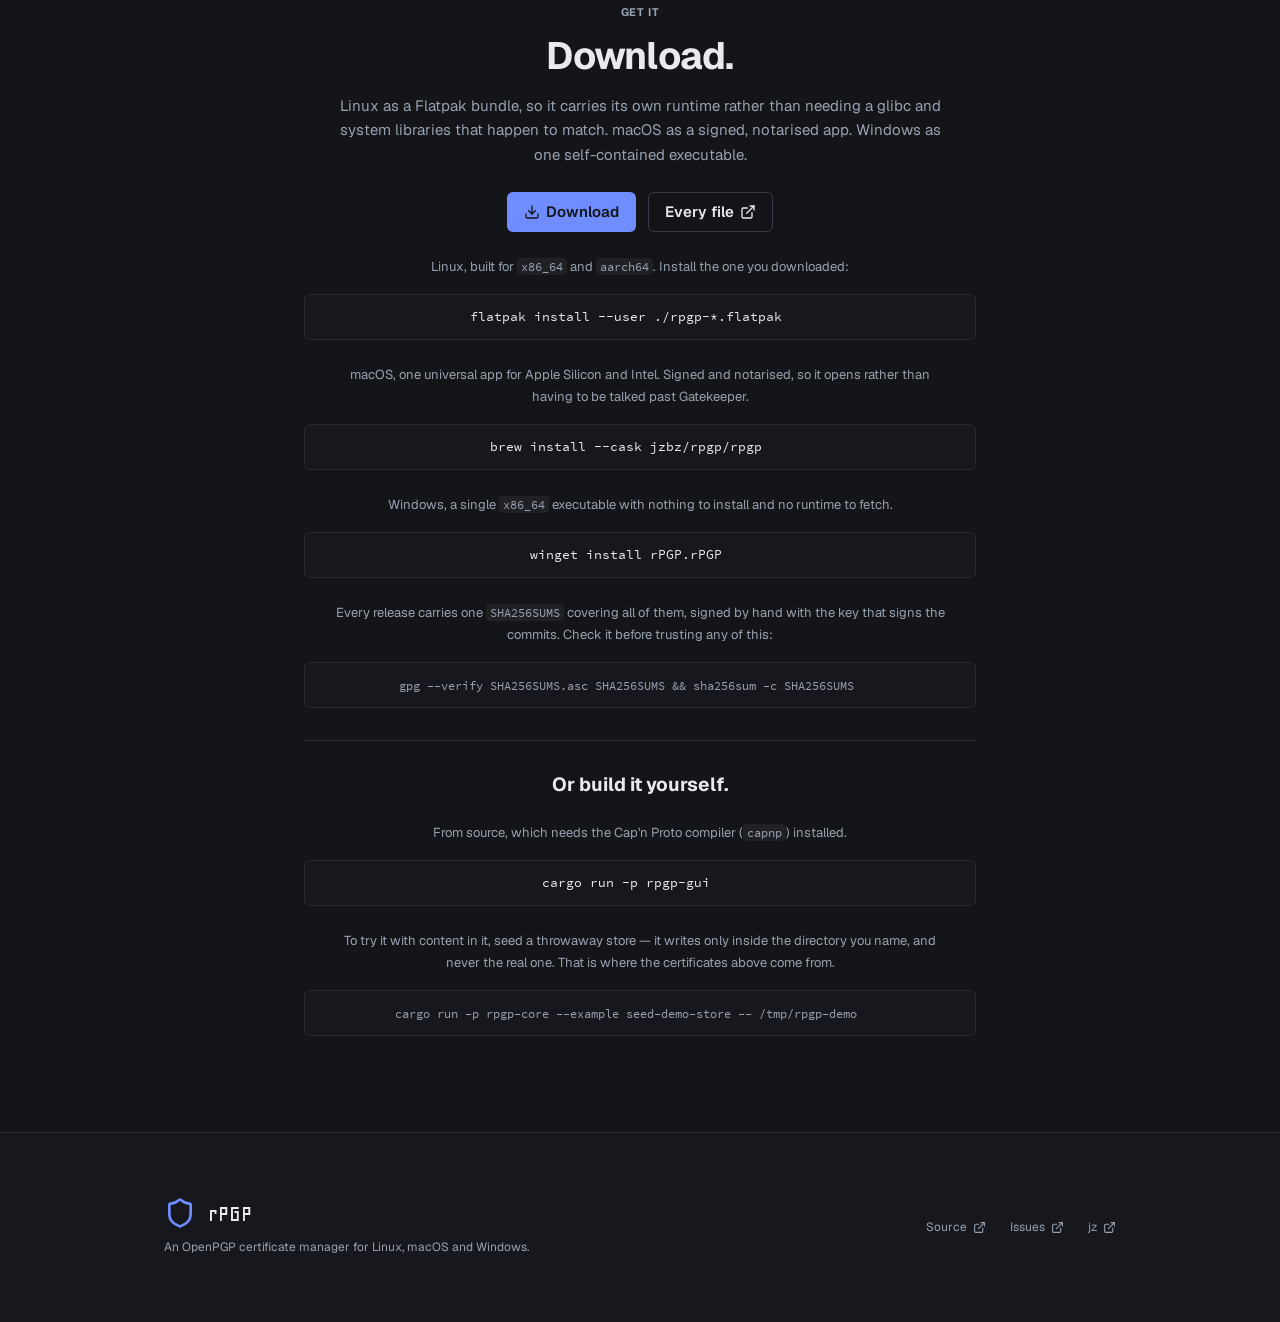
==== commit c3007d8e: "Name the Flatpak bundle the way the release does The command said ./rpgp-x86_64.flatpak and the asse" ====
--- a/index.html
+++ b/index.html
@@ -604,8 +604,8 @@
       the one you downloaded:
     </p>
 
-    <div class="cmd cmd-block" data-copy="flatpak install ./rpgp-x86_64.flatpak">
-      <code>flatpak install ./rpgp-x86_64.flatpak</code>
+    <div class="cmd cmd-block" data-copy="flatpak install --user ./rpgp-*.flatpak">
+      <code>flatpak install --user ./rpgp-*.flatpak</code>
       <button class="copy" type="button" aria-label="Copy the Flatpak install command">
         <svg class="ico" aria-hidden="true"><use href="#i-file"/></svg>
       </button>
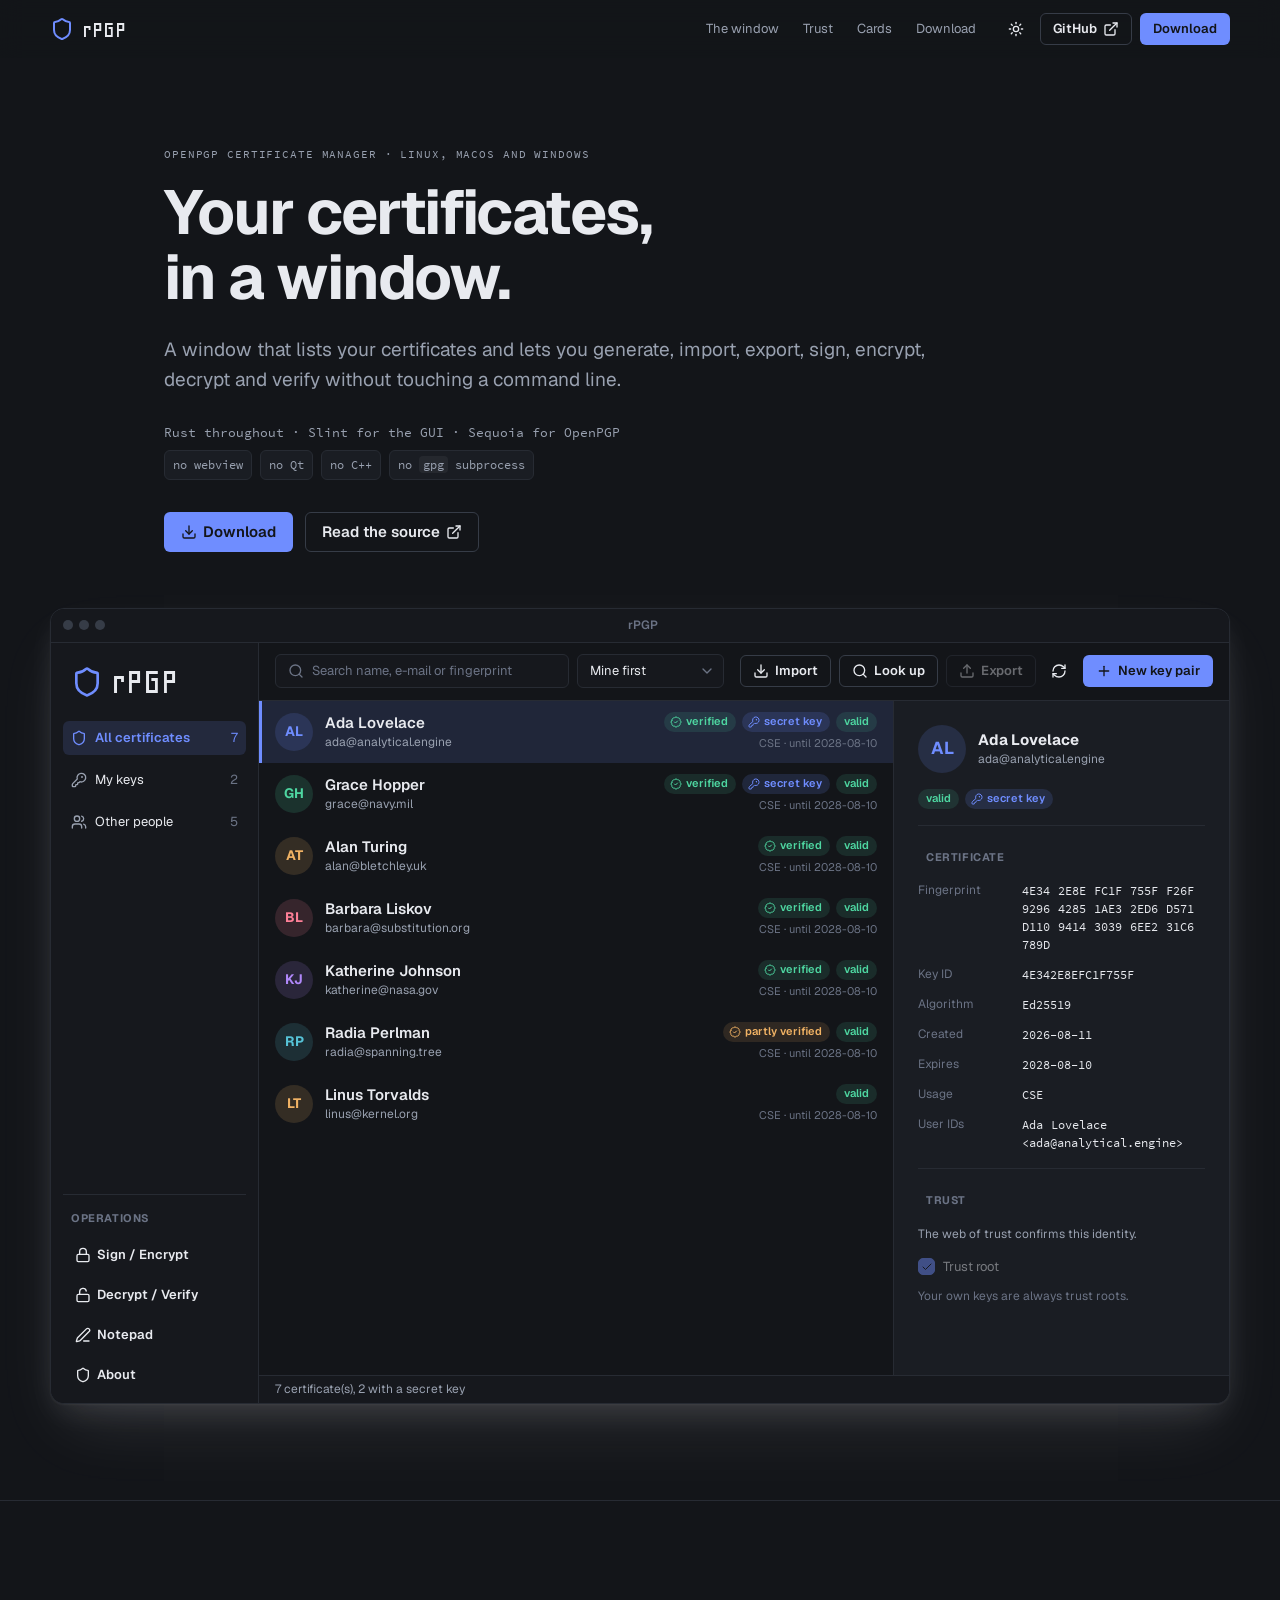
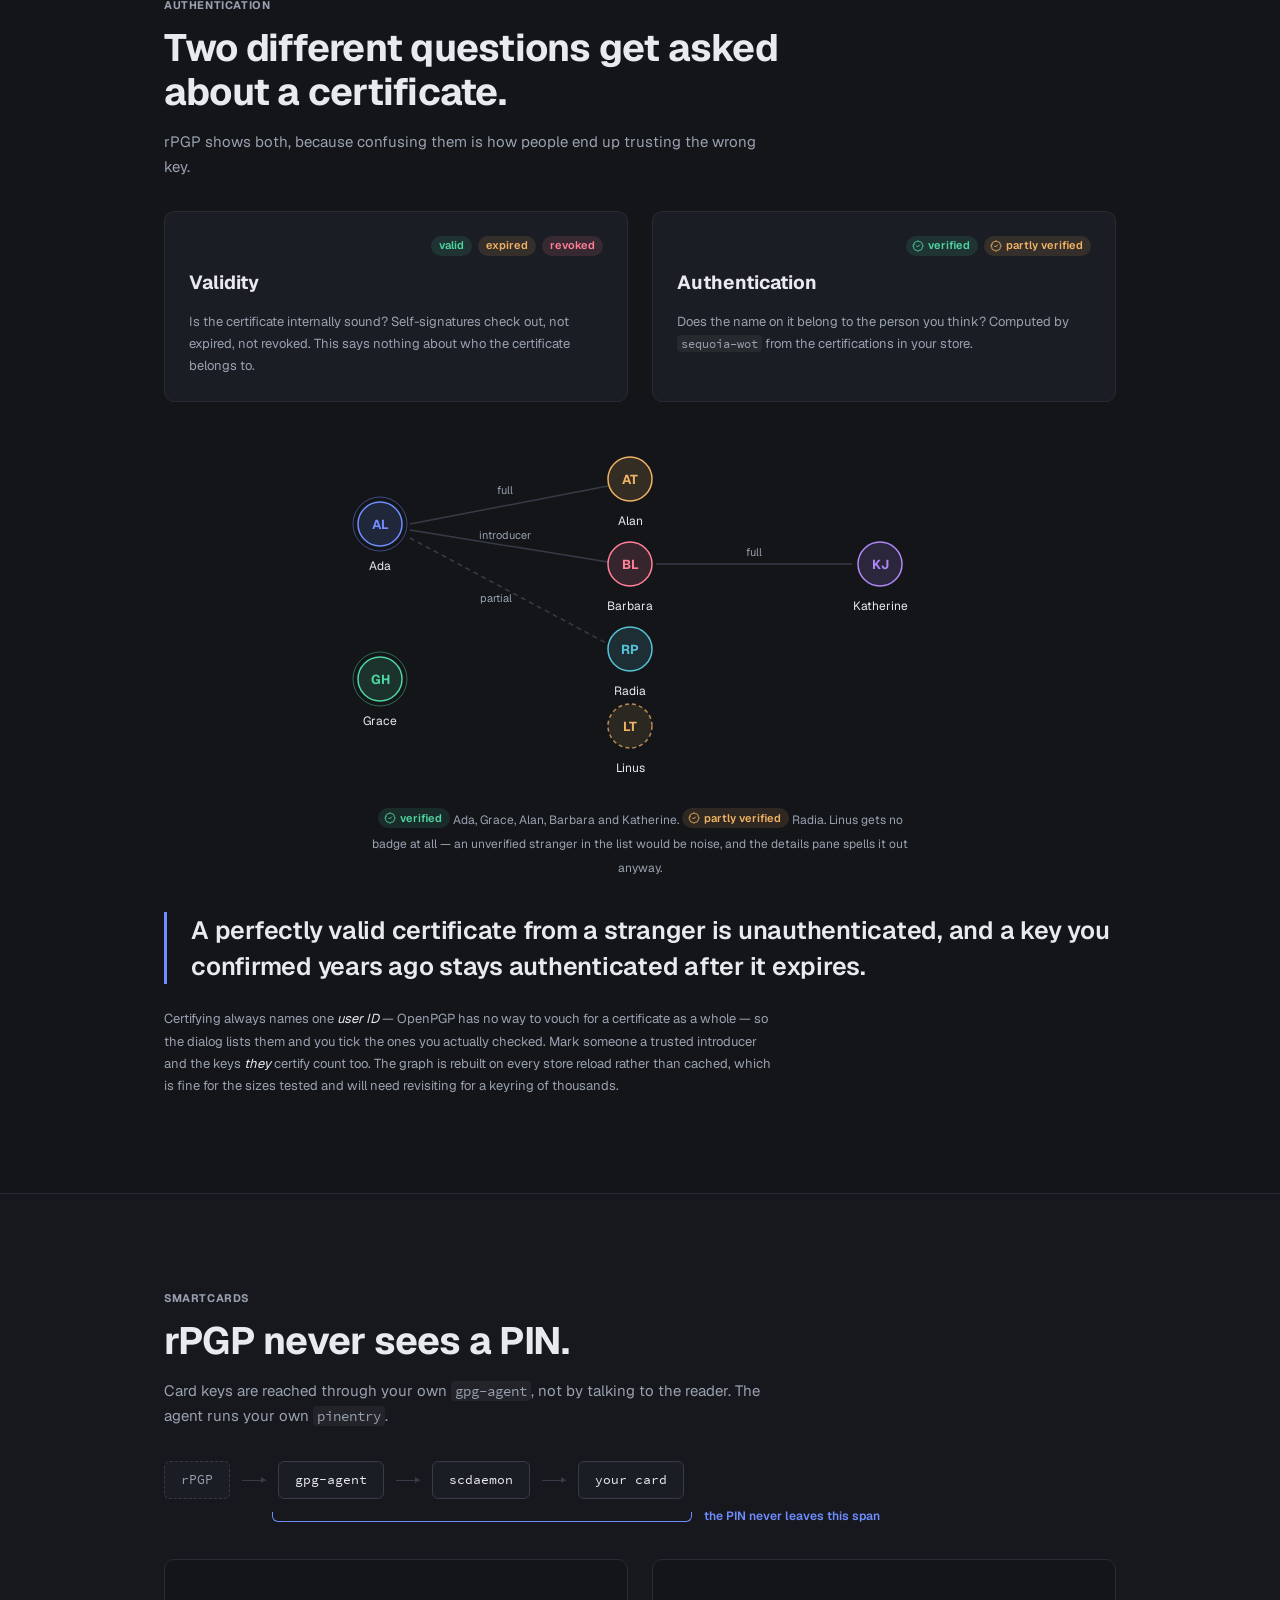
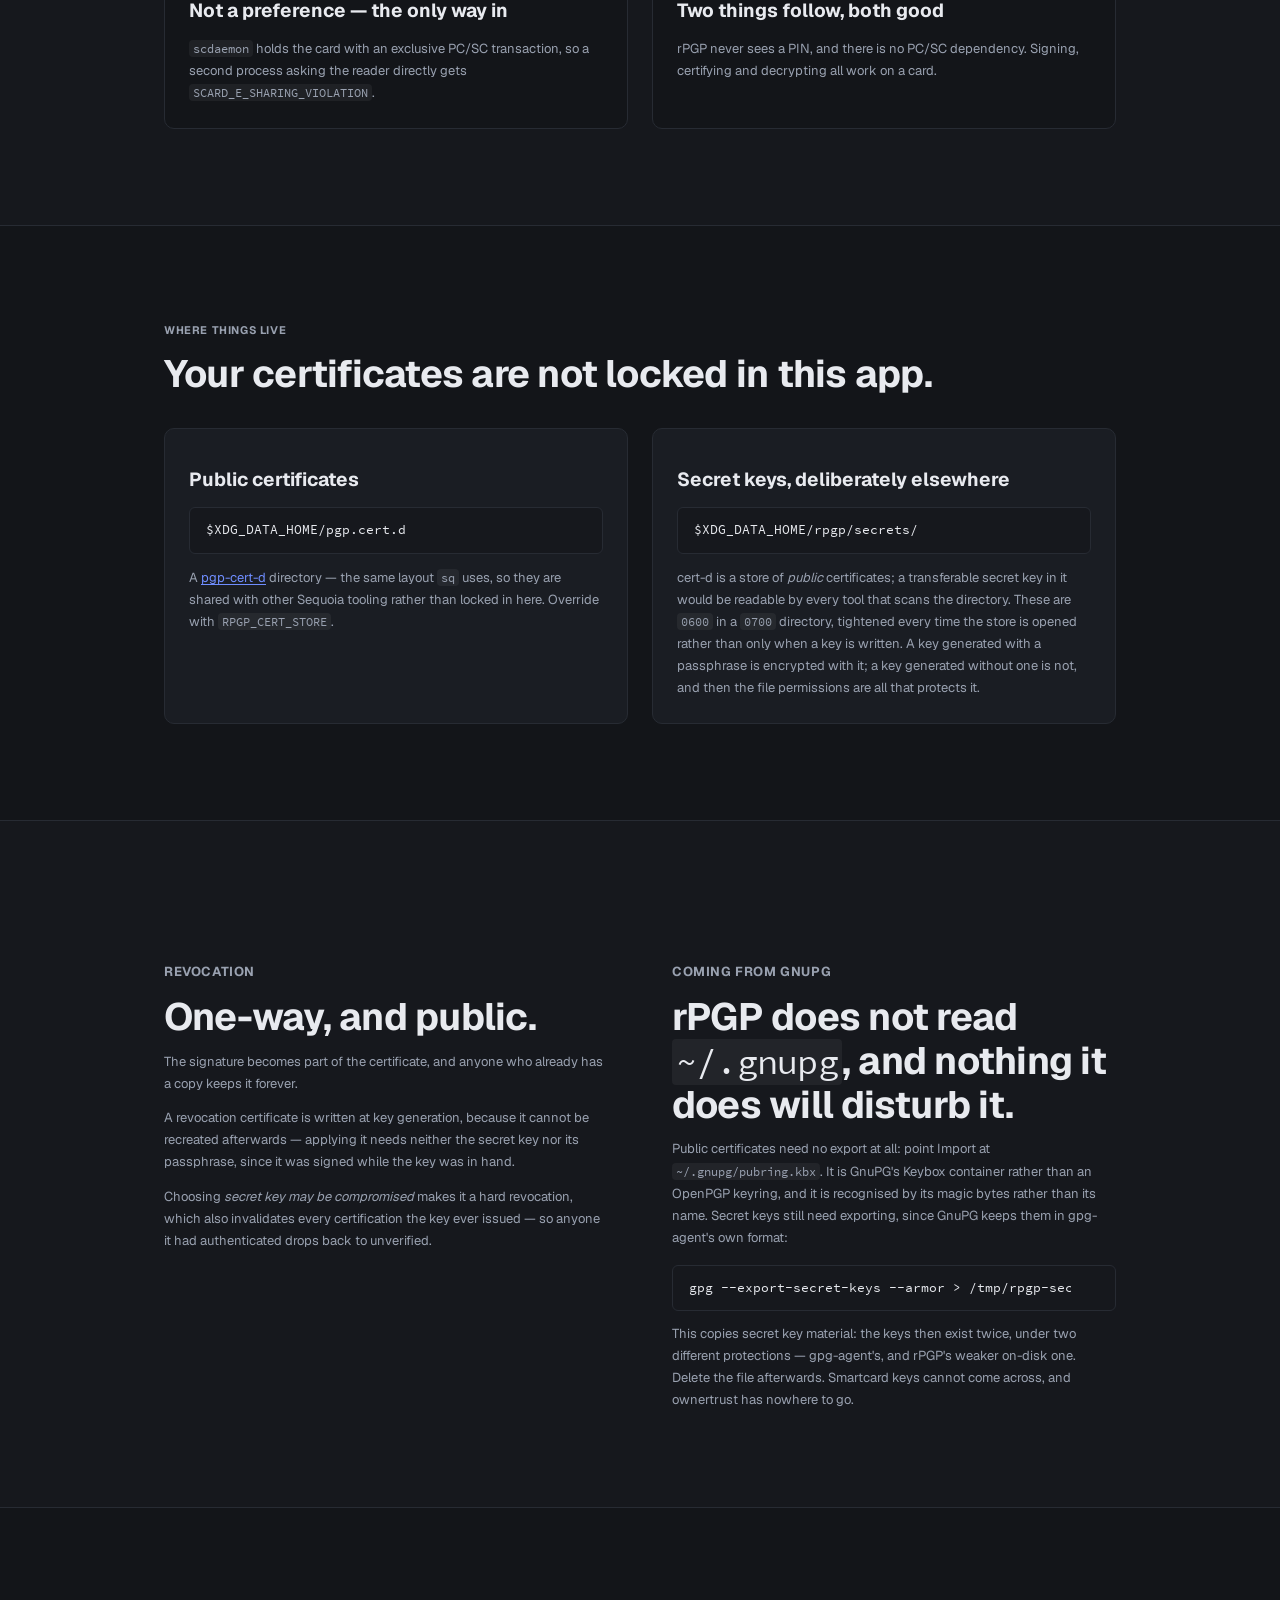
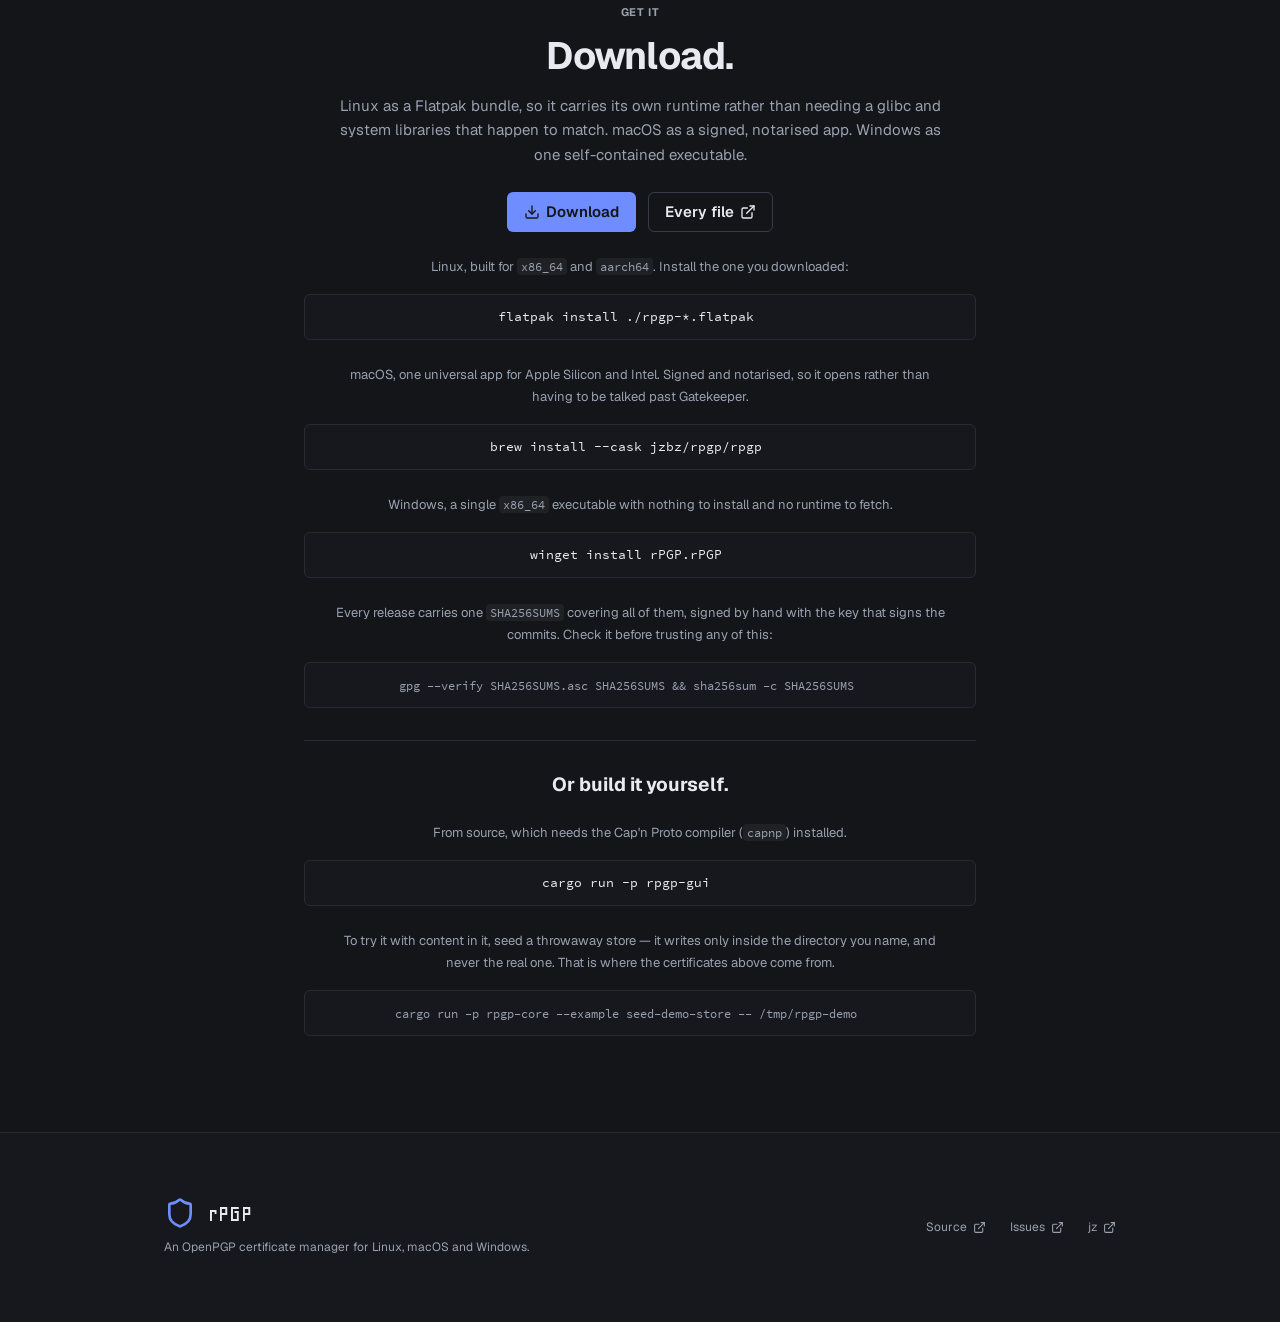
==== commit 584427c7: "Install the bundle the way Flatpak defaults to Restores the system-wide install this page had before" ====
--- a/index.html
+++ b/index.html
@@ -604,8 +604,8 @@
       the one you downloaded:
     </p>
 
-    <div class="cmd cmd-block" data-copy="flatpak install --user ./rpgp-*.flatpak">
-      <code>flatpak install --user ./rpgp-*.flatpak</code>
+    <div class="cmd cmd-block" data-copy="flatpak install ./rpgp-*.flatpak">
+      <code>flatpak install ./rpgp-*.flatpak</code>
       <button class="copy" type="button" aria-label="Copy the Flatpak install command">
         <svg class="ico" aria-hidden="true"><use href="#i-file"/></svg>
       </button>
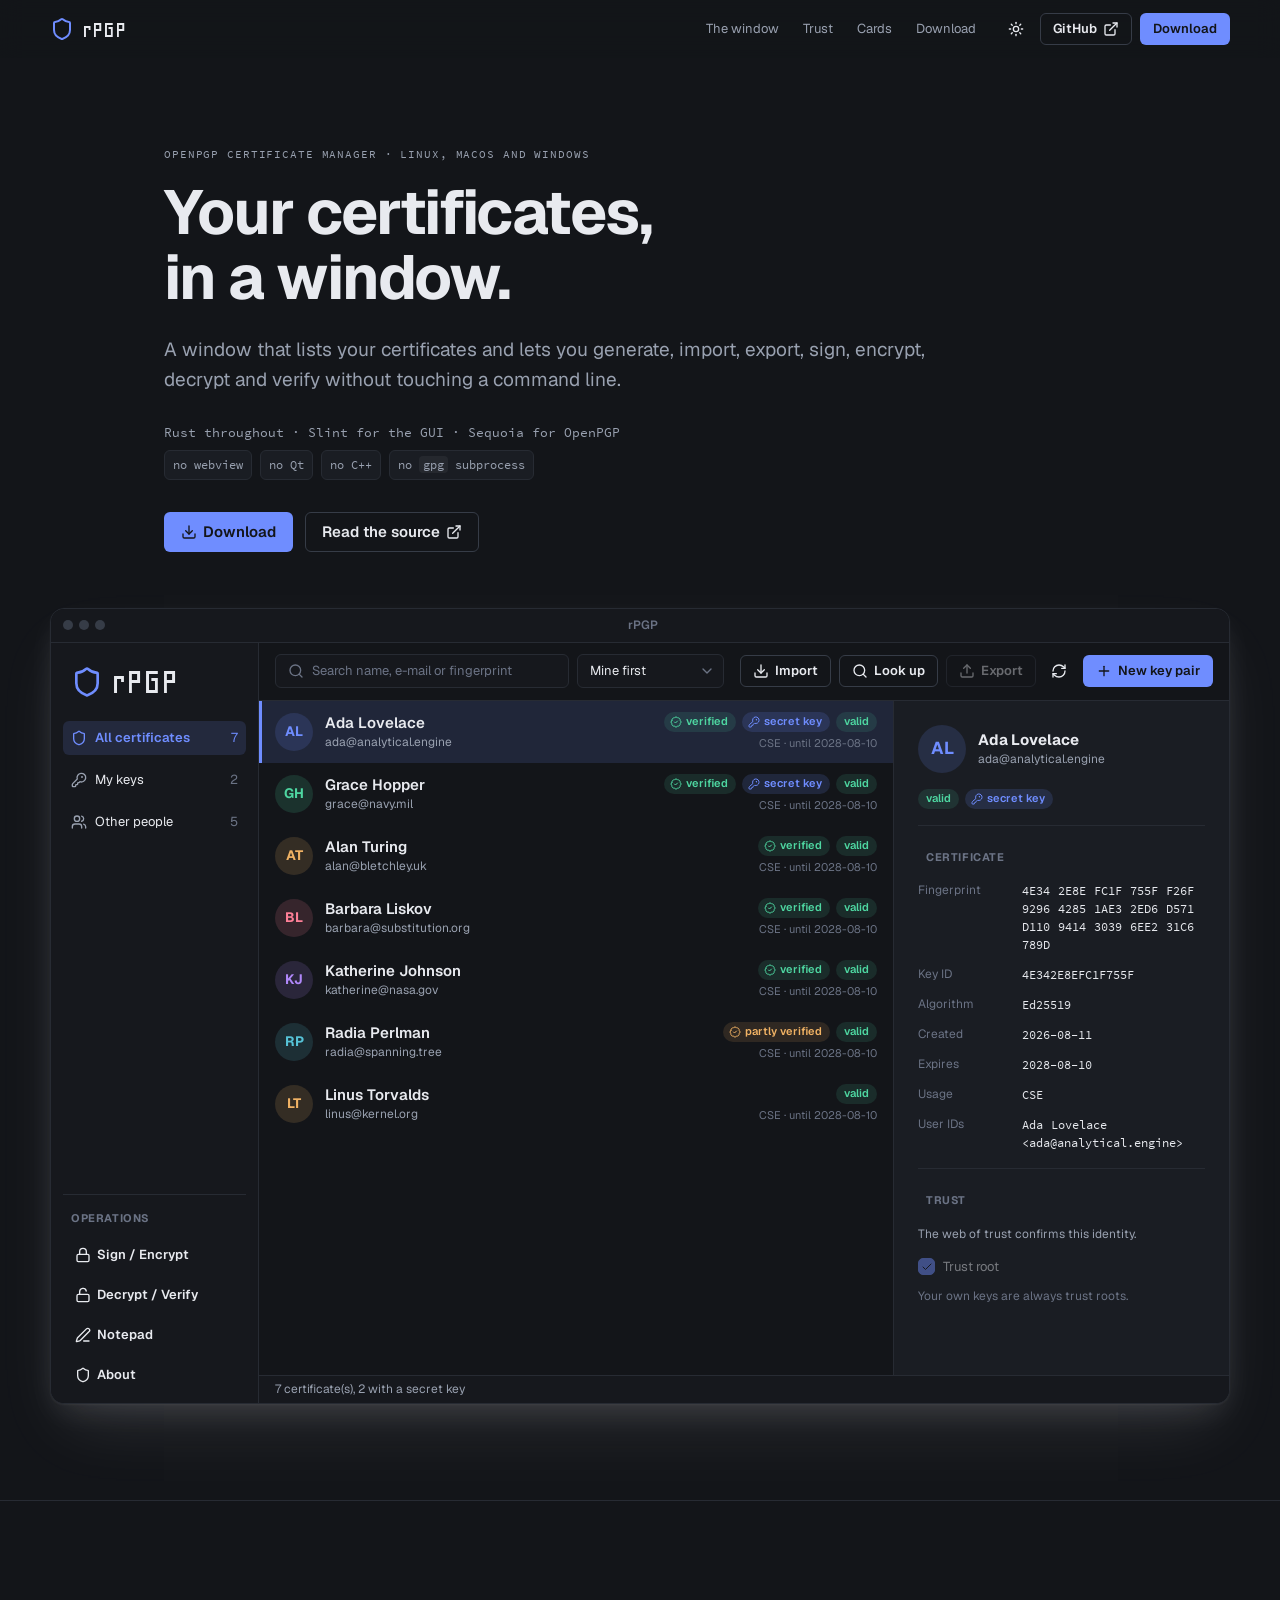
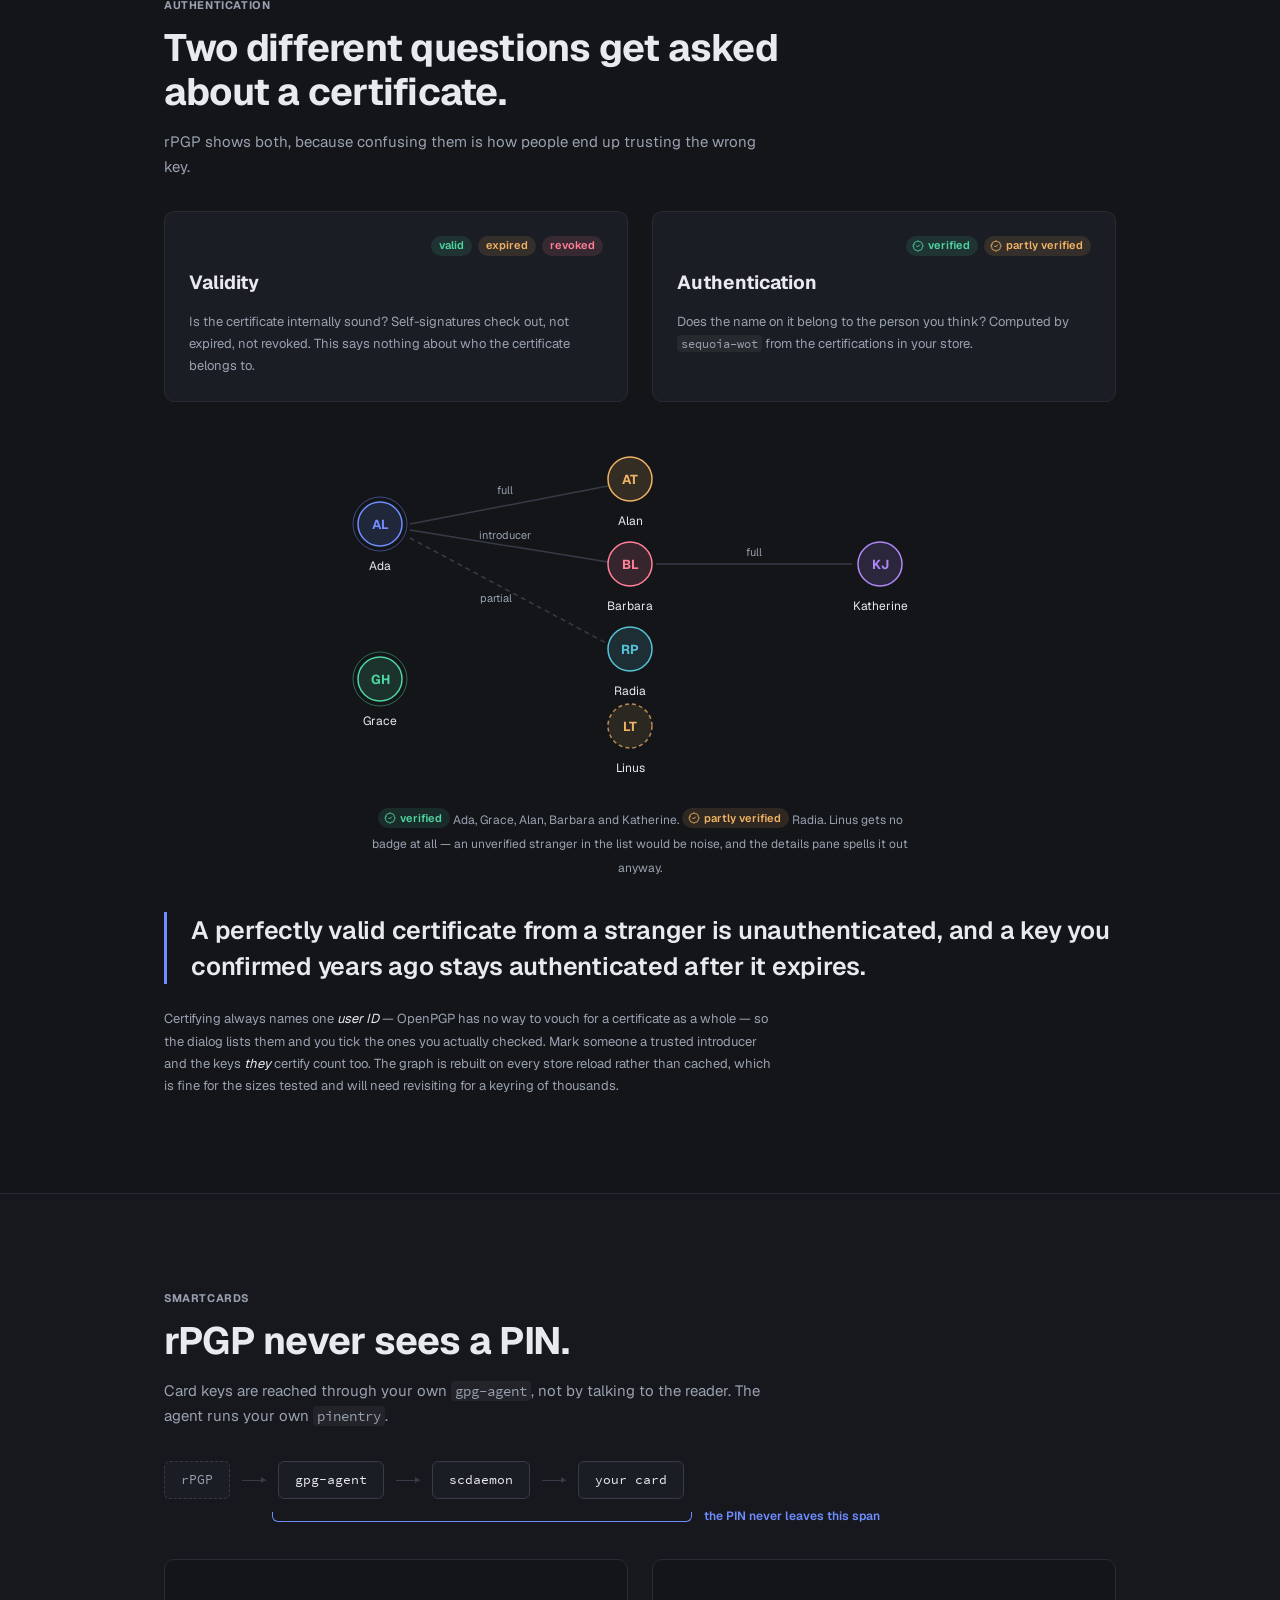
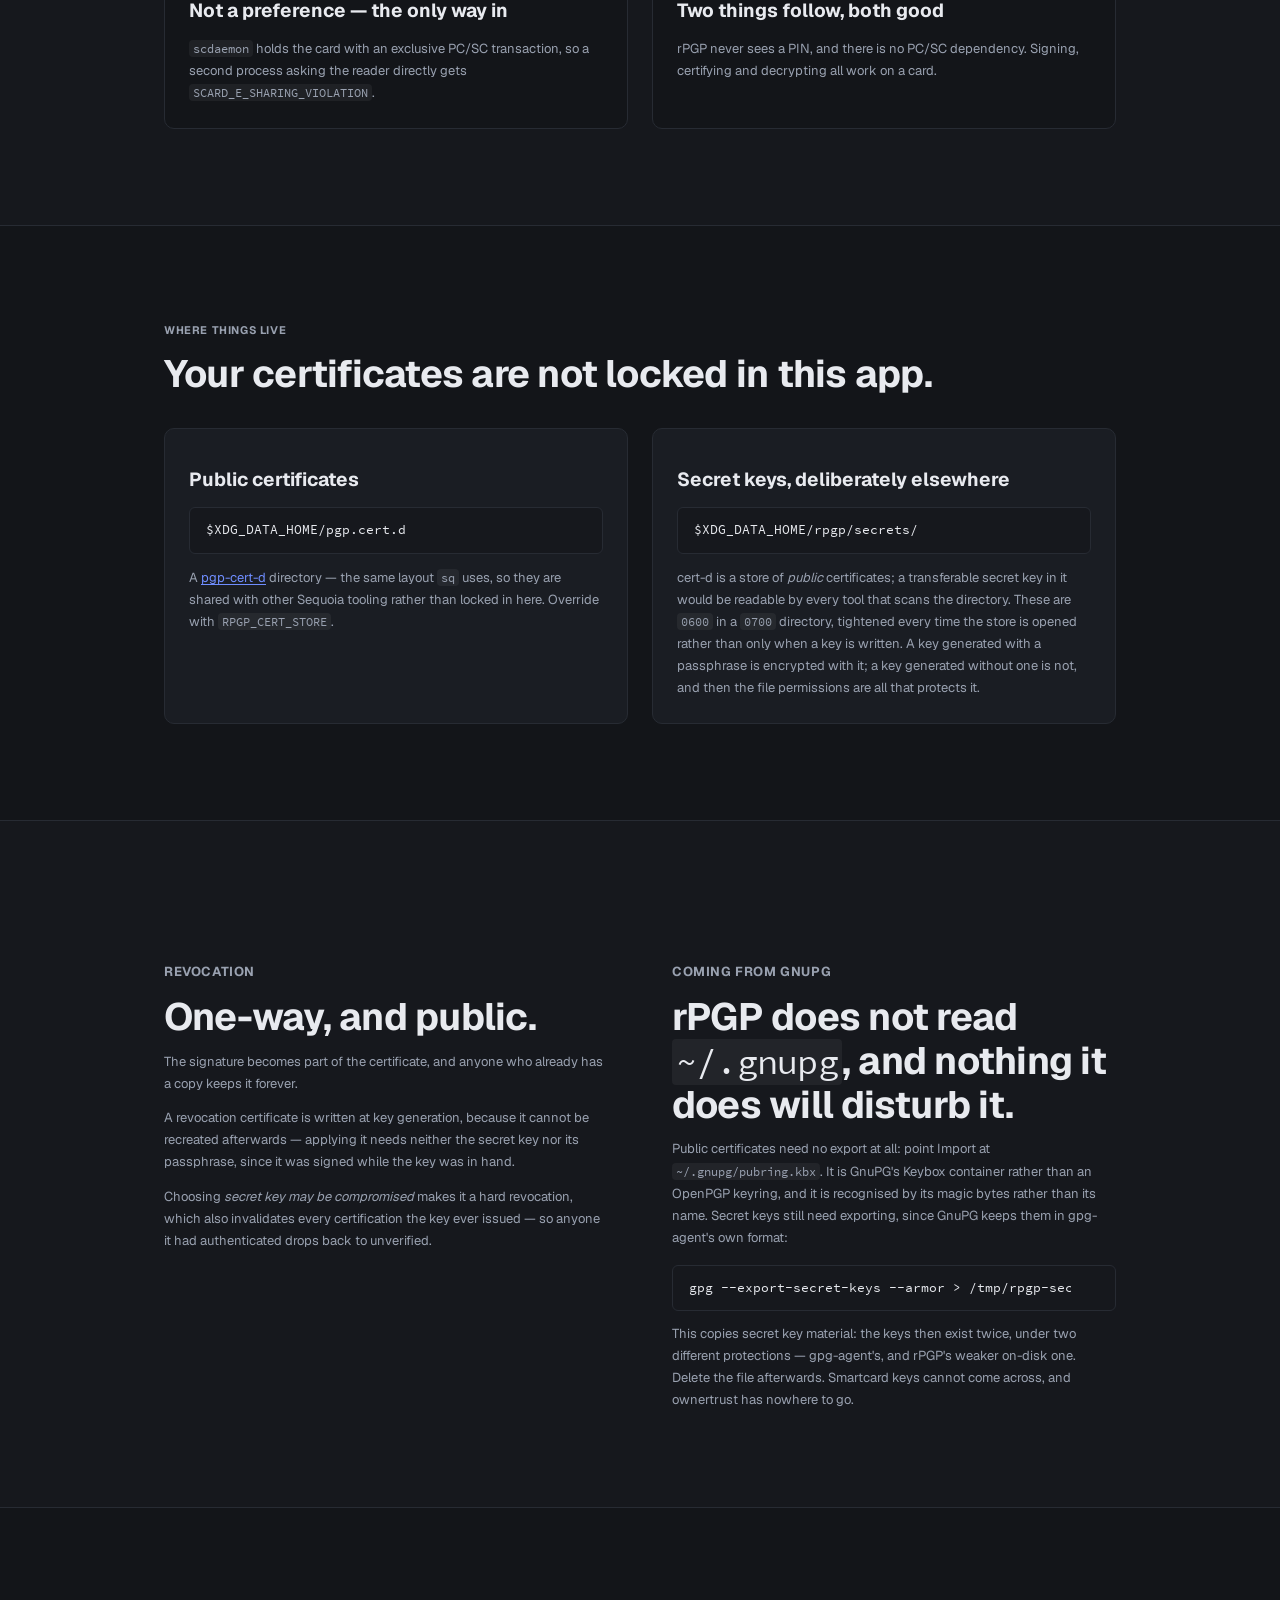
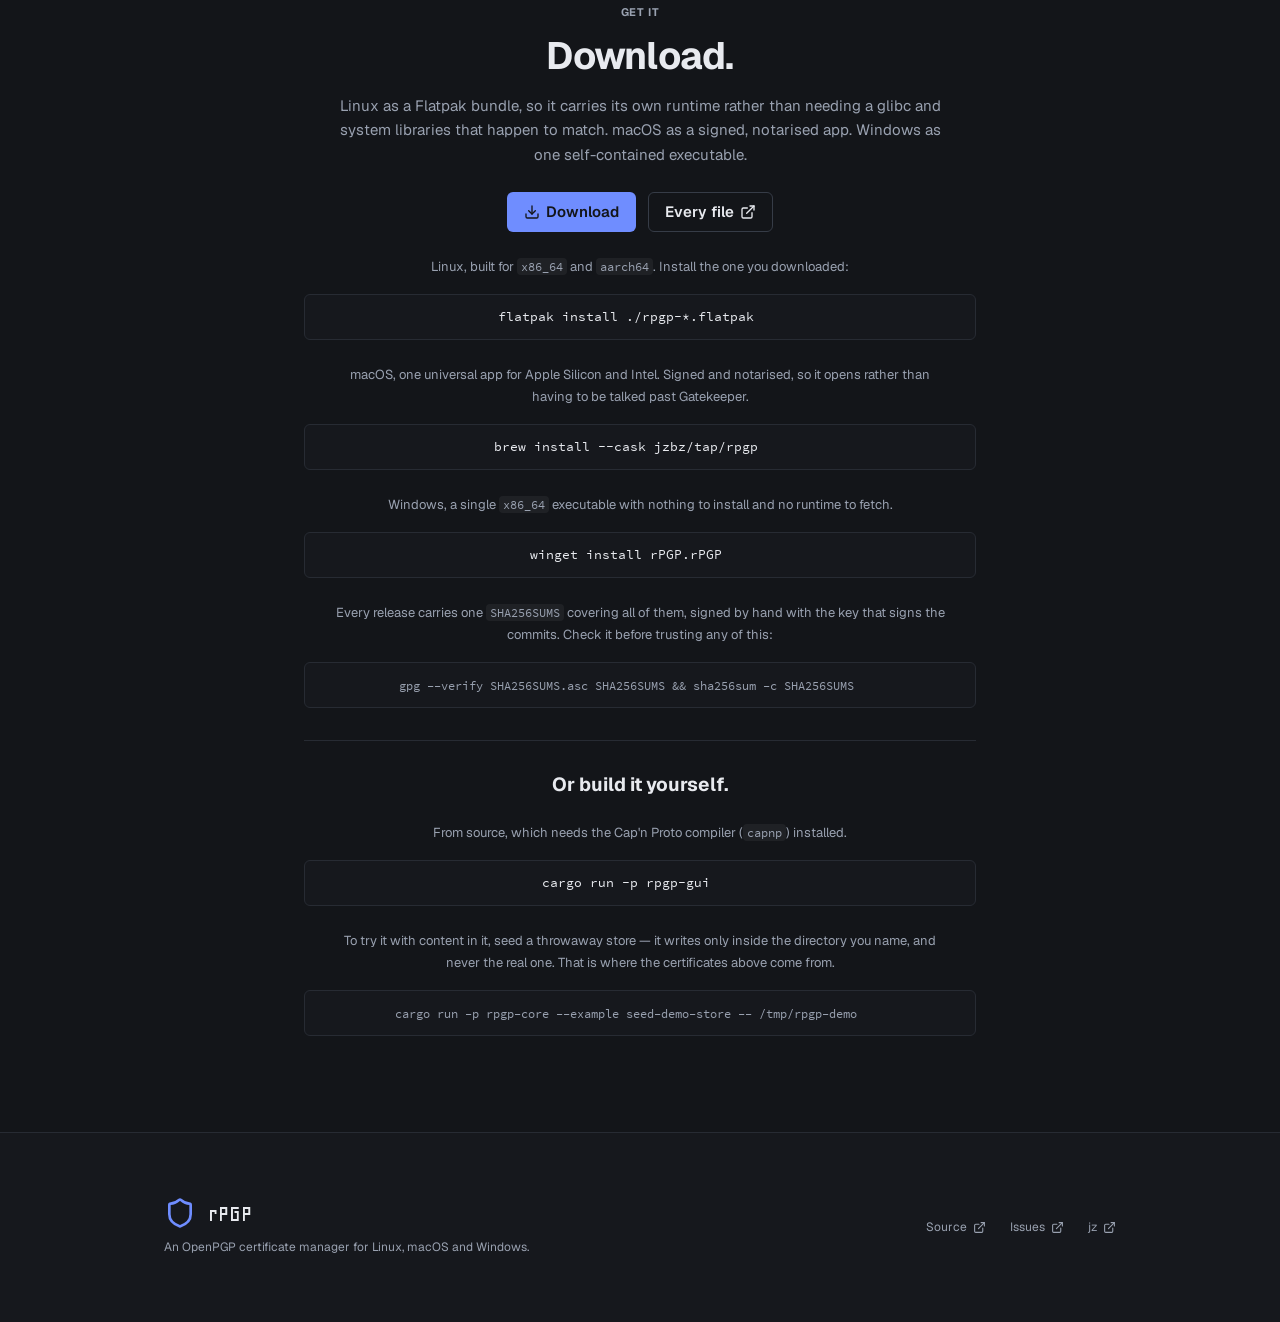
==== commit 37626c73: "Update the Homebrew command for the shared tap" ====
--- a/index.html
+++ b/index.html
@@ -616,8 +616,8 @@
       notarised, so it opens rather than having to be talked past Gatekeeper.
     </p>
 
-    <div class="cmd cmd-block" data-copy="brew install --cask jzbz/rpgp/rpgp">
-      <code>brew install --cask jzbz/rpgp/rpgp</code>
+    <div class="cmd cmd-block" data-copy="brew install --cask jzbz/tap/rpgp">
+      <code>brew install --cask jzbz/tap/rpgp</code>
       <button class="copy" type="button" aria-label="Copy the Homebrew install command">
         <svg class="ico" aria-hidden="true"><use href="#i-file"/></svg>
       </button>
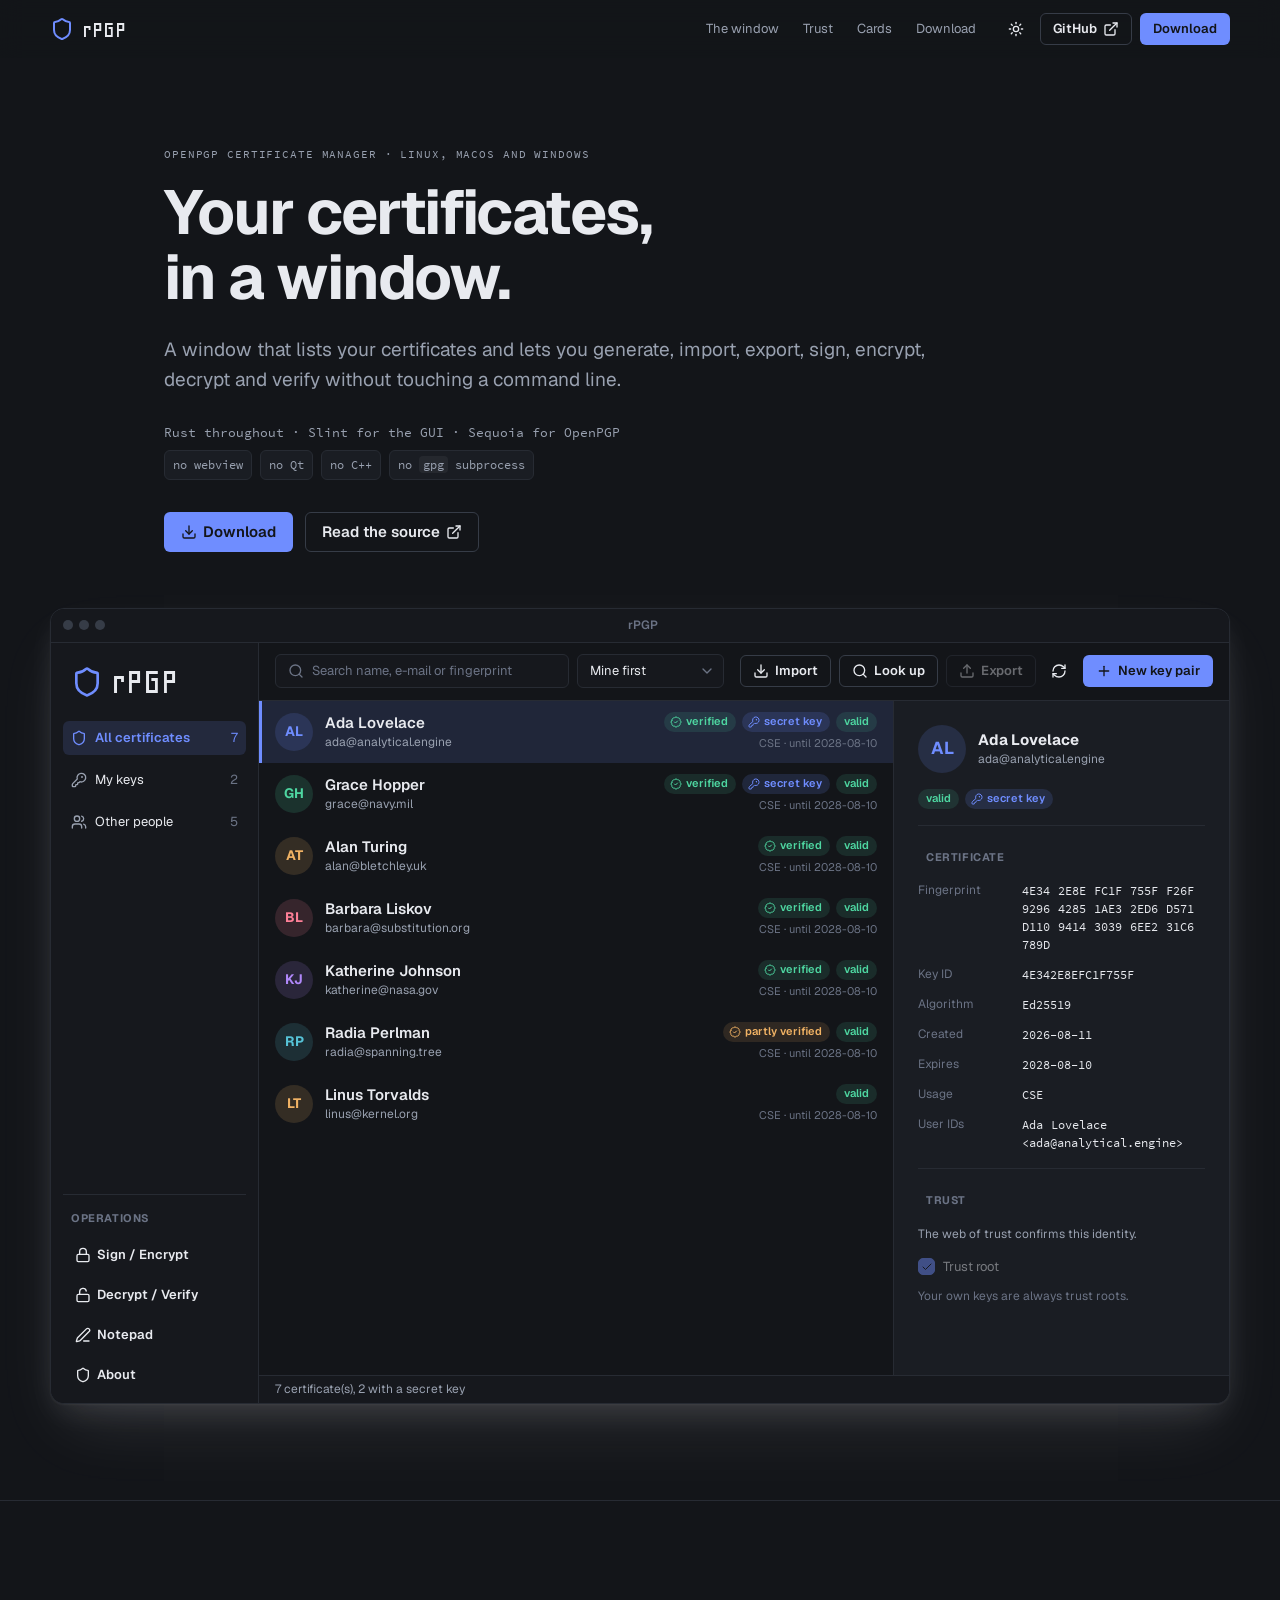
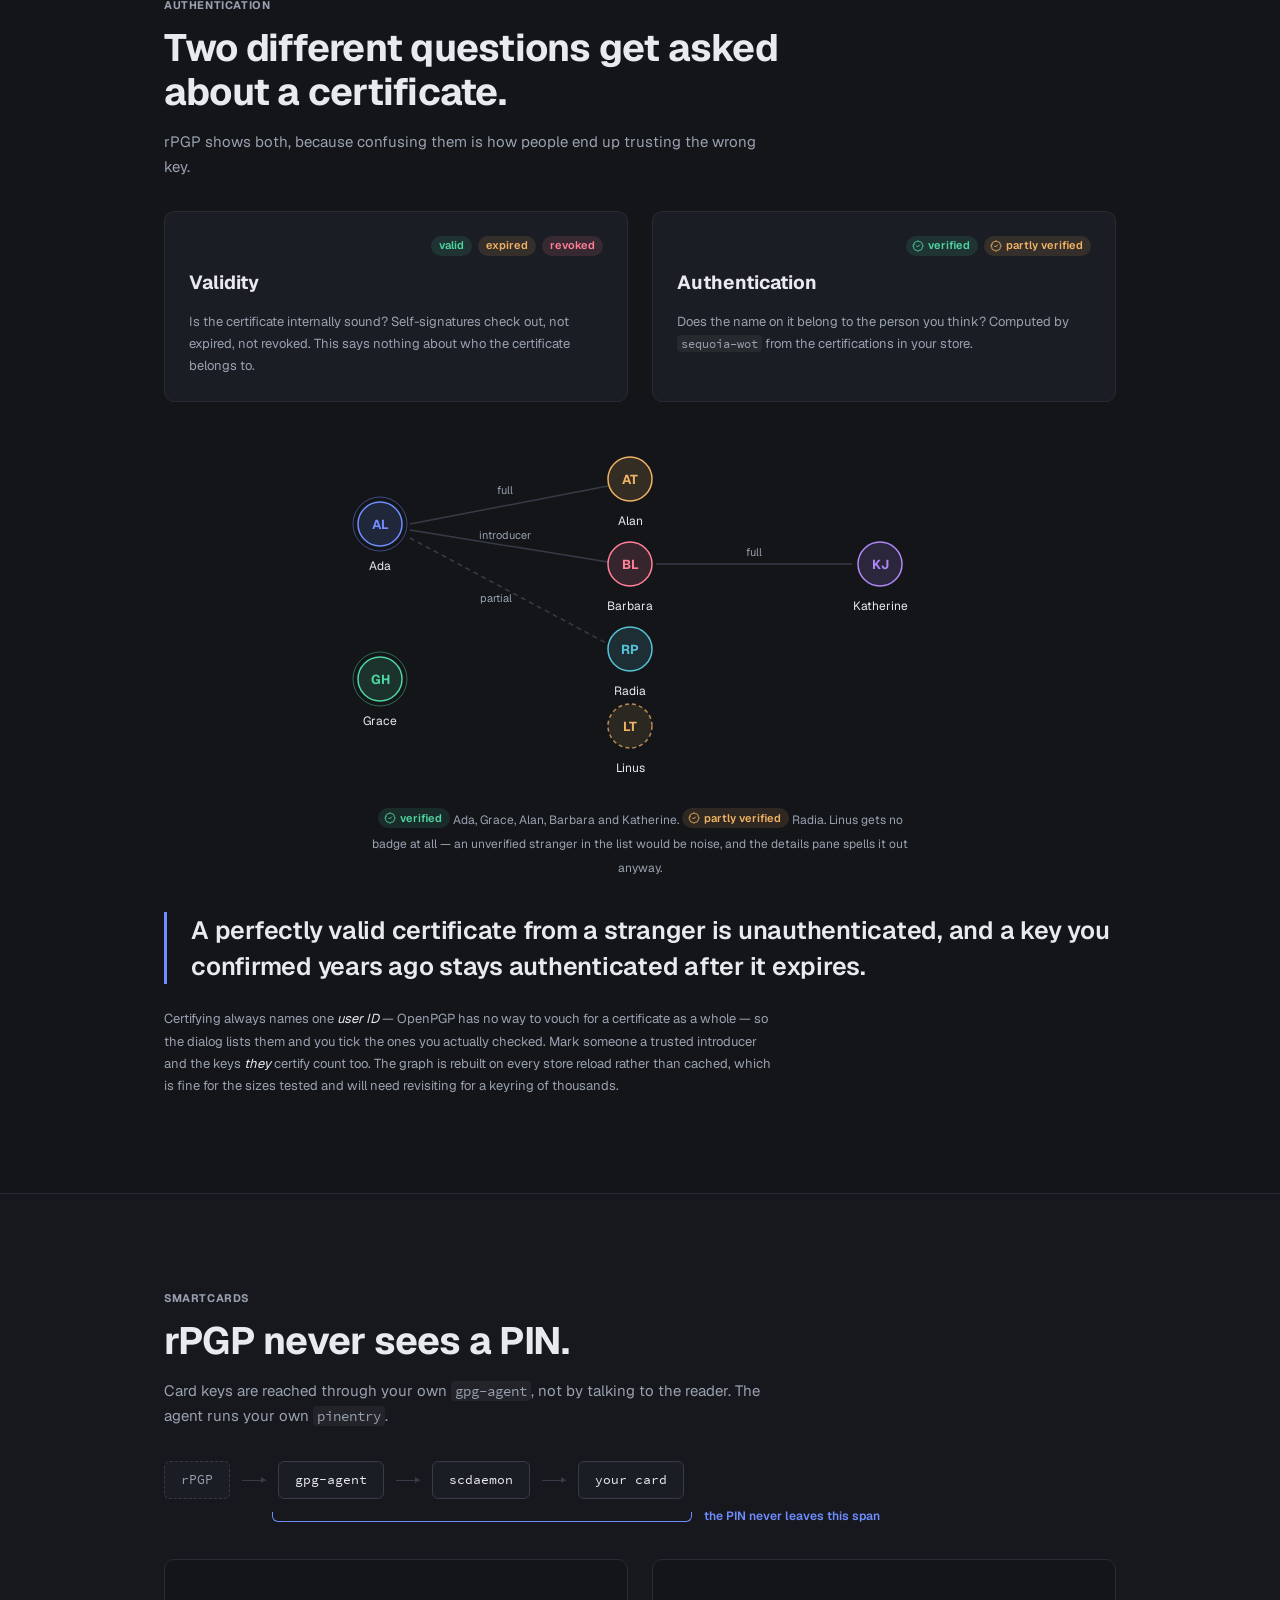
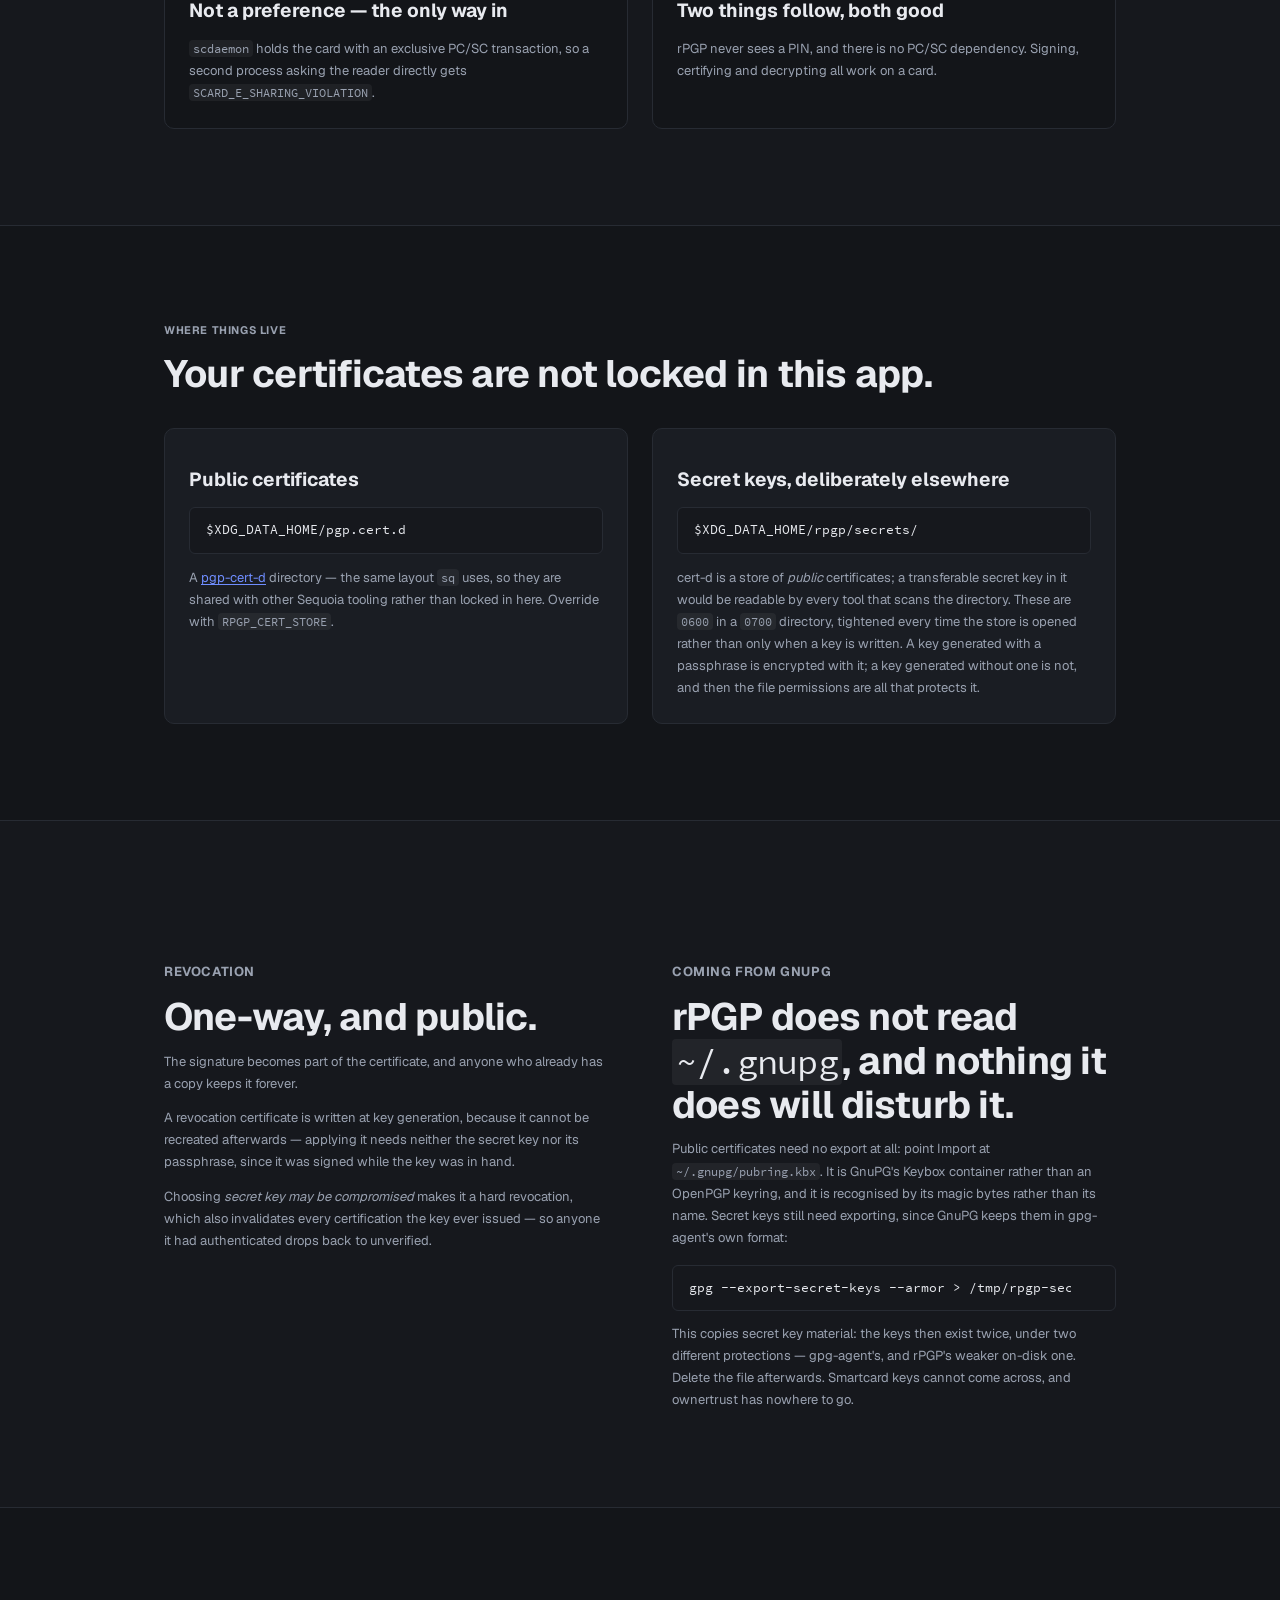
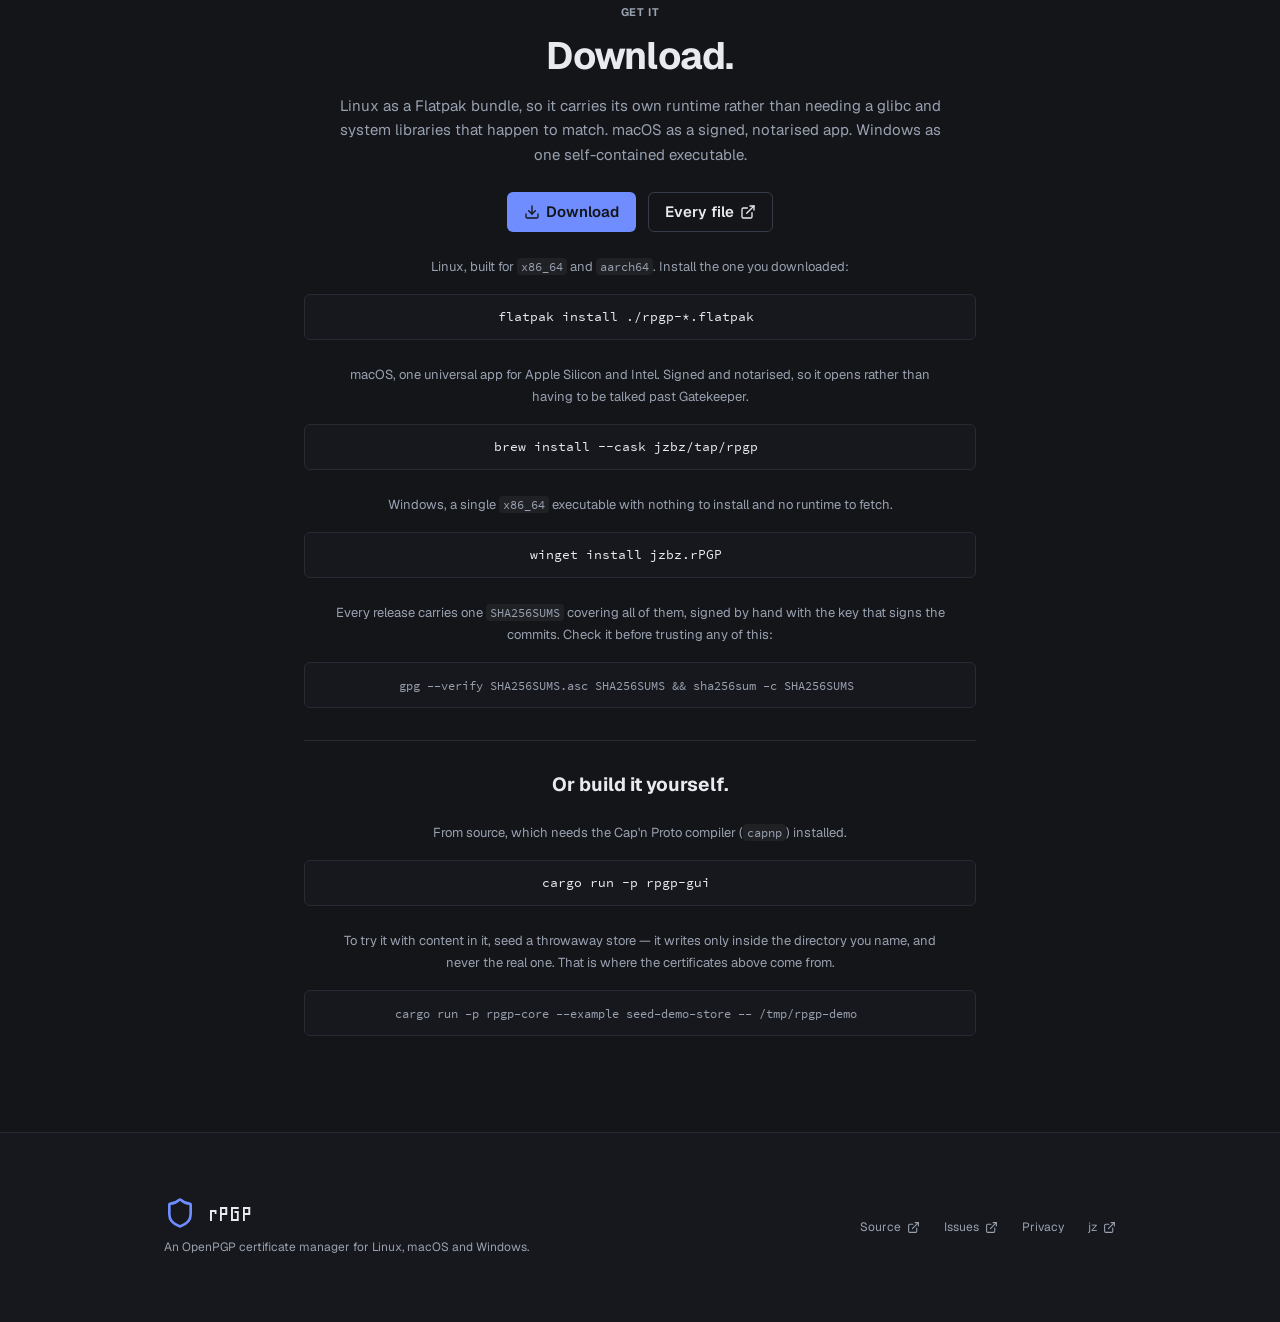
==== commit e5deee61: "Add a privacy page, and install as jzbz.rPGP from winget privacy/ says what rPGP keeps on the comput" ====
--- a/index.html
+++ b/index.html
@@ -9,7 +9,7 @@
 <link rel="icon" href="assets/images/icon.svg" type="image/svg+xml">
 <link rel="icon" href="favicon.png" sizes="32x32">
 <link rel="apple-touch-icon" href="assets/images/apple-touch-icon.png">
-<link rel="canonical" href="/">
+<link rel="canonical" href="https://rpgp.app/">
 
 <meta name="theme-color" content="#131519">
 
@@ -628,8 +628,8 @@
       and no runtime to fetch.
     </p>
 
-    <div class="cmd cmd-block" data-copy="winget install rPGP.rPGP">
-      <code>winget install rPGP.rPGP</code>
+    <div class="cmd cmd-block" data-copy="winget install jzbz.rPGP">
+      <code>winget install jzbz.rPGP</code>
       <button class="copy" type="button" aria-label="Copy the winget install command">
         <svg class="ico" aria-hidden="true"><use href="#i-file"/></svg>
       </button>
@@ -691,6 +691,7 @@
     <nav class="colophon-links" aria-label="Elsewhere">
       <a href="https://github.com/jzbz/rpgp">Source<svg class="ico" aria-hidden="true"><use href="#i-link"/></svg></a>
       <a href="https://github.com/jzbz/rpgp/issues">Issues<svg class="ico" aria-hidden="true"><use href="#i-link"/></svg></a>
+      <a href="privacy/">Privacy</a>
       <a href="https://jz.bz/">jz<svg class="ico" aria-hidden="true"><use href="#i-link"/></svg></a>
     </nav>
   </div>
--- a/assets/style.css
+++ b/assets/style.css
@@ -812,8 +812,6 @@
     gap: var(--s3);
     margin-top: var(--s6);
 }
-.center-actions { justify-content: center; }
-
 .btn-lg { height: 40px; padding: 0 var(--s4); font-size: var(--t-lg); text-decoration: none; }
 a.btn { text-decoration: none; }
 a.btn:hover { background: var(--hover); }
@@ -862,22 +860,11 @@
 
 .cmd-block { display: flex; width: 100%; height: auto; min-height: 44px; padding: var(--s2) var(--s2) var(--s2) var(--s4); margin-top: var(--s4); }
 .cmd-block code { flex: 1 1 auto; min-width: 0; }
-.cmd-hero { margin-top: var(--s5); }
-.cmd-hero code { font-size: var(--t-lg); }
 .cmd-dim code { font-size: var(--t-sm); color: var(--text-dim); }
 
 /* the window on its stage */
 .window-section { padding: var(--s5) 0 96px; }
 .stage { margin: 0; }
-.stage figcaption {
-    max-width: 68ch;
-    margin: var(--s5) auto 0;
-    font-size: var(--t-sm);
-    line-height: 1.6;
-    color: var(--text-dim);
-    text-align: center;
-}
-.stage figcaption code { font-size: var(--t-xs); }
 
 /* bands */
 .band { padding: 96px 0; border-top: 1px solid var(--border); }
@@ -1009,7 +996,6 @@
 .colophon { padding: 64px 0; background: var(--surface-sunken); border-top: 1px solid var(--border); }
 .colophon-inner { display: flex; align-items: center; }
 .colophon p { margin-top: var(--s2); font-size: var(--t-sm); line-height: 1.7; color: var(--text-dim); }
-.colophon .section-label { padding: 0; }
 .colophon-brand { color: var(--accent); }
 .colophon-brand .wordmark { font-size: var(--t-2xl); vertical-align: middle; margin-left: var(--s2); }
 .colophon-brand .ico-32 { vertical-align: middle; }
@@ -1171,22 +1157,6 @@
     margin-top: var(--s5);
 }
 
-/* Not a button: there is nothing to click yet, so it should not look like
-   there is. */
-.platform-soon {
-    display: inline-flex;
-    align-items: center;
-    gap: 6px;
-    height: 40px;
-    padding: 0 var(--s4);
-    border: 1px dashed var(--border-strong);
-    border-radius: var(--r-sm);
-    color: var(--text-dim);
-    font-size: var(--t-lg);
-    white-space: nowrap;
-}
-.platform-soon .ico { color: var(--text-faint); }
-
 .divider-spaced { margin: var(--s6) 0; }
 
 /* Footer links, sitting to the right of the brand. Written in this file's own
@@ -1199,3 +1169,63 @@
 .colophon-links a { display: inline-flex; align-items: center; gap: 6px; text-decoration: none; color: var(--text-dim); }
 .colophon-links a:hover { color: var(--text); text-decoration: underline; }
 .colophon-links .ico { width: 13px; height: 13px; }
+
+/* -------------------------------------------------------- privacy page
+ *
+ * Long-form prose, which the home page never needed. Scoped to `.policy`, and
+ * to paragraphs without a class of their own, so the section labels, decks
+ * and notes reused from the home page keep their own sizes.
+ */
+.policy p:not([class]), .policy ul, .policy ol { margin-top: var(--s4); max-width: 68ch; }
+.policy p:not([class]), .policy li { font-size: var(--t-lg); line-height: 1.7; color: var(--text-dim); }
+.policy ul { padding-left: 1.25em; list-style: disc; }
+.policy li + li { margin-top: var(--s2); }
+.policy li::marker { color: var(--text-faint); }
+.policy strong { color: var(--text); font-weight: var(--w-medium); }
+.policy h3 { margin-top: var(--s6); font-size: var(--t-xl); font-weight: var(--w-bold); line-height: 1.3; }
+.policy h4 { margin-top: var(--s5); font-size: var(--t-lg); font-weight: var(--w-bold); }
+.policy code { overflow-wrap: anywhere; }
+.policy .path { max-width: 100%; }
+
+/* The storage paths, per platform. Wider than the prose, and below its
+   natural width it scrolls sideways inside its own box, as the trust graph
+   does, so the page never does. */
+.table-wrap { margin-top: var(--s5); overflow-x: auto; overscroll-behavior-x: contain; }
+.policy table { width: 100%; min-width: 620px; border-collapse: collapse; font-size: var(--t-md); line-height: 1.6; }
+.policy th, .policy td { padding: var(--s3); text-align: left; vertical-align: top; border-bottom: 1px solid var(--border); }
+.policy thead th { color: var(--text-faint); font-size: var(--t-sm); font-weight: var(--w-medium); }
+/* Paths break only where the page puts a <wbr>, after a separator. */
+.policy td code { overflow-wrap: normal; }
+.policy tbody th { color: var(--text); font-weight: var(--w-medium); white-space: nowrap; }
+.policy td { color: var(--text-dim); }
+
+/* Where 0.1.3 and the code after it differ: one row each, the version as a
+   pill in the margin. */
+.differs {
+    margin-top: var(--s4);
+    /* The prose's size, so 68ch comes out the same width as a paragraph. */
+    font-size: var(--t-lg);
+    max-width: 68ch;
+    padding: 0 var(--s4);
+    background: var(--surface);
+    border: 1px solid var(--border);
+    border-radius: var(--r-md);
+}
+.band-sunken .differs { background: var(--bg); }
+.policy .differs p {
+    display: grid;
+    grid-template-columns: 6.5rem 1fr;
+    gap: var(--s3);
+    align-items: start;
+    margin: 0;
+    max-width: none;
+    padding: var(--s3) 0;
+    font-size: var(--t-md);
+    line-height: 1.7;
+}
+.policy .differs p + p { border-top: 1px solid var(--border); }
+.differs .pill { justify-self: start; margin-top: 2px; }
+
+@media (max-width: 560px) {
+    .policy .differs p { grid-template-columns: 1fr; gap: var(--s2); }
+}
